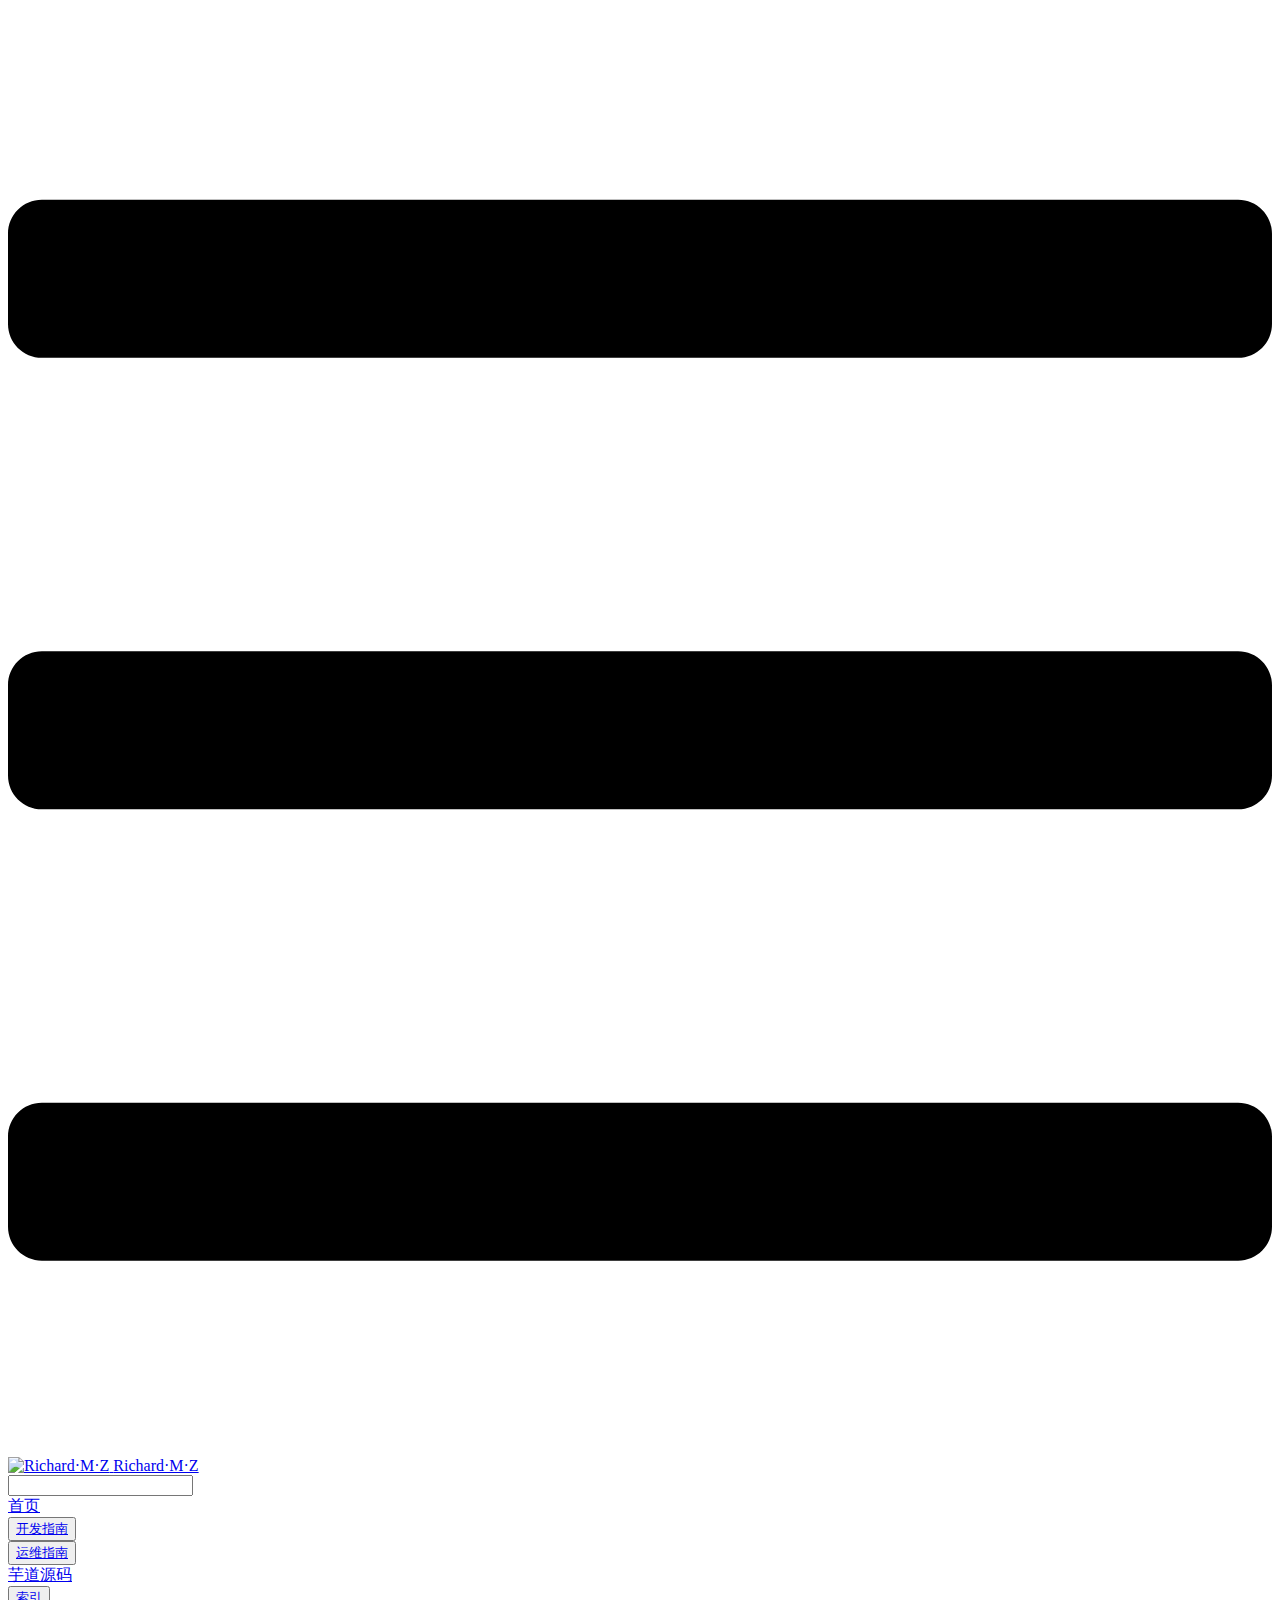
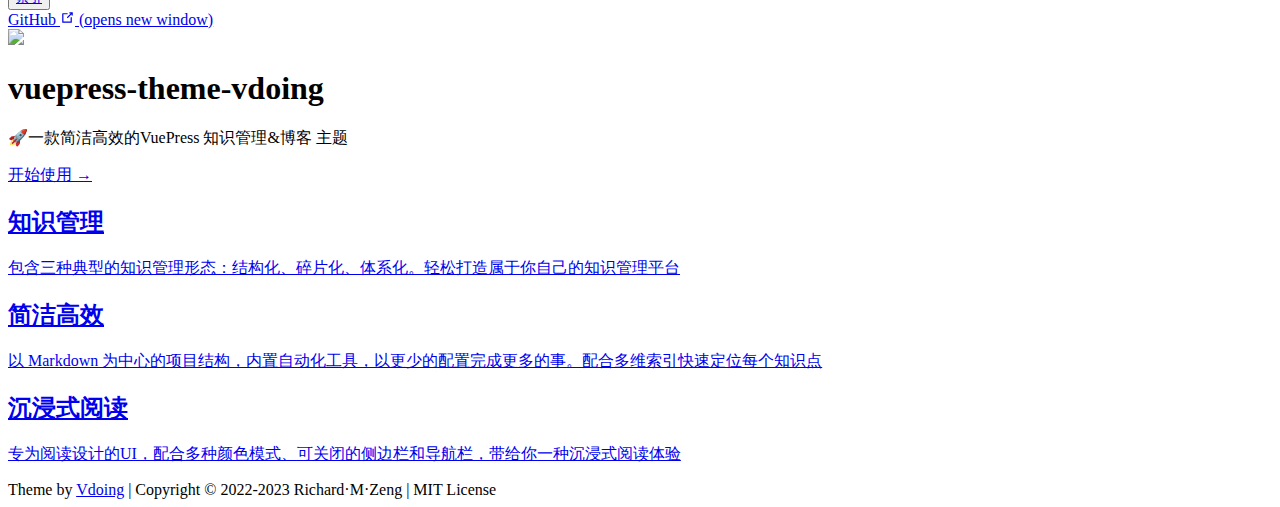
==== index.html @ de50d273 "deploy" ====
<!DOCTYPE html>
<html lang="en-US">
  <head>
    <meta charset="utf-8">
    <meta name="viewport" content="width=device-width,initial-scale=1">
    <title>Richard·M·Z</title>
    <meta name="generator" content="VuePress 1.9.2">
    <link rel="icon" href="/vuepress-doc/img/favicon.ico">
    <meta name="description" content="一个基于VuePress的 知识管理&amp;博客 主题">
    <meta name="keywords" content="vuepress,theme,blog,vdoing">
    <meta name="theme-color" content="#11a8cd">
    
    <link rel="preload" href="/vuepress-doc/assets/css/0.styles.91097122.css" as="style"><link rel="preload" href="/vuepress-doc/assets/js/app.2c84f983.js" as="script"><link rel="preload" href="/vuepress-doc/assets/js/2.47a08153.js" as="script"><link rel="preload" href="/vuepress-doc/assets/js/16.743aea72.js" as="script"><link rel="prefetch" href="/vuepress-doc/assets/js/10.6aa21417.js"><link rel="prefetch" href="/vuepress-doc/assets/js/11.67ecfa58.js"><link rel="prefetch" href="/vuepress-doc/assets/js/12.5b269541.js"><link rel="prefetch" href="/vuepress-doc/assets/js/13.6818bc12.js"><link rel="prefetch" href="/vuepress-doc/assets/js/14.de9ba6a6.js"><link rel="prefetch" href="/vuepress-doc/assets/js/15.44f2f335.js"><link rel="prefetch" href="/vuepress-doc/assets/js/3.15e2bb22.js"><link rel="prefetch" href="/vuepress-doc/assets/js/4.2e56199c.js"><link rel="prefetch" href="/vuepress-doc/assets/js/5.bb8c6a59.js"><link rel="prefetch" href="/vuepress-doc/assets/js/6.8d98c27b.js"><link rel="prefetch" href="/vuepress-doc/assets/js/7.b0fbd205.js"><link rel="prefetch" href="/vuepress-doc/assets/js/8.a291ec72.js"><link rel="prefetch" href="/vuepress-doc/assets/js/9.f016c6a2.js">
    <link rel="stylesheet" href="/vuepress-doc/assets/css/0.styles.91097122.css">
  </head>
  <body class="theme-mode-light">
    <div id="app" data-server-rendered="true"><div class="theme-container sidebar-open no-sidebar"><header class="navbar blur"><div title="目录" class="sidebar-button"><svg xmlns="http://www.w3.org/2000/svg" aria-hidden="true" role="img" viewBox="0 0 448 512" class="icon"><path fill="currentColor" d="M436 124H12c-6.627 0-12-5.373-12-12V80c0-6.627 5.373-12 12-12h424c6.627 0 12 5.373 12 12v32c0 6.627-5.373 12-12 12zm0 160H12c-6.627 0-12-5.373-12-12v-32c0-6.627 5.373-12 12-12h424c6.627 0 12 5.373 12 12v32c0 6.627-5.373 12-12 12zm0 160H12c-6.627 0-12-5.373-12-12v-32c0-6.627 5.373-12 12-12h424c6.627 0 12 5.373 12 12v32c0 6.627-5.373 12-12 12z"></path></svg></div> <a href="/vuepress-doc/" aria-current="page" class="home-link router-link-exact-active router-link-active"><img src="/vuepress-doc/img/logo.png" alt="Richard·M·Z" class="logo"> <span class="site-name can-hide">Richard·M·Z</span></a> <div class="links"><div class="search-box"><input aria-label="Search" autocomplete="off" spellcheck="false" value=""> <!----></div> <nav class="nav-links can-hide"><div class="nav-item"><a href="/vuepress-doc/" aria-current="page" class="nav-link router-link-exact-active router-link-active">首页</a></div><div class="nav-item"><div class="dropdown-wrapper"><button type="button" aria-label="开发指南" class="dropdown-title"><a href="/vuepress-doc/pages/52d5c3/" class="link-title">开发指南</a> <span class="title" style="display:none;">开发指南</span> <span class="arrow right"></span></button> <ul class="nav-dropdown" style="display:none;"><li class="dropdown-item"><!----> <a href="/vuepress-doc/pages/52d5c3/" class="nav-link">后端手册</a></li><li class="dropdown-item"><!----> <a href="/vuepress-doc/pages/db/explain-plan/" class="nav-link">数据库手册</a></li></ul></div></div><div class="nav-item"><div class="dropdown-wrapper"><button type="button" aria-label="运维指南" class="dropdown-title"><a href="/vuepress-doc/pages/ops/linux/bash/" class="link-title">运维指南</a> <span class="title" style="display:none;">运维指南</span> <span class="arrow right"></span></button> <ul class="nav-dropdown" style="display:none;"><li class="dropdown-item"><!----> <a href="/vuepress-doc/pages/ops/linux/bash/" class="nav-link">Linux手册</a></li></ul></div></div><div class="nav-item"><a href="/vuepress-doc/pages/yudao/" class="nav-link">芋道源码</a></div><div class="nav-item"><div class="dropdown-wrapper"><button type="button" aria-label="索引" class="dropdown-title"><a href="/vuepress-doc/archives/" class="link-title">索引</a> <span class="title" style="display:none;">索引</span> <span class="arrow right"></span></button> <ul class="nav-dropdown" style="display:none;"><li class="dropdown-item"><!----> <a href="/vuepress-doc/archives/" class="nav-link">归档</a></li><li class="dropdown-item"><!----> <a href="/vuepress-doc/categories/" class="nav-link">分类</a></li><li class="dropdown-item"><!----> <a href="/vuepress-doc/tags/" class="nav-link">标签</a></li></ul></div></div> <a href="https://github.com/RichardMZeng/vuepress-doc" target="_blank" rel="noopener noreferrer" class="repo-link">
    GitHub
    <span><svg xmlns="http://www.w3.org/2000/svg" aria-hidden="true" focusable="false" x="0px" y="0px" viewBox="0 0 100 100" width="15" height="15" class="icon outbound"><path fill="currentColor" d="M18.8,85.1h56l0,0c2.2,0,4-1.8,4-4v-32h-8v28h-48v-48h28v-8h-32l0,0c-2.2,0-4,1.8-4,4v56C14.8,83.3,16.6,85.1,18.8,85.1z"></path> <polygon fill="currentColor" points="45.7,48.7 51.3,54.3 77.2,28.5 77.2,37.2 85.2,37.2 85.2,14.9 62.8,14.9 62.8,22.9 71.5,22.9"></polygon></svg> <span class="sr-only">(opens new window)</span></span></a></nav></div></header> <div class="sidebar-mask"></div> <div class="sidebar-hover-trigger"></div> <aside class="sidebar" style="display:none;"><!----> <nav class="nav-links"><div class="nav-item"><a href="/vuepress-doc/" aria-current="page" class="nav-link router-link-exact-active router-link-active">首页</a></div><div class="nav-item"><div class="dropdown-wrapper"><button type="button" aria-label="开发指南" class="dropdown-title"><a href="/vuepress-doc/pages/52d5c3/" class="link-title">开发指南</a> <span class="title" style="display:none;">开发指南</span> <span class="arrow right"></span></button> <ul class="nav-dropdown" style="display:none;"><li class="dropdown-item"><!----> <a href="/vuepress-doc/pages/52d5c3/" class="nav-link">后端手册</a></li><li class="dropdown-item"><!----> <a href="/vuepress-doc/pages/db/explain-plan/" class="nav-link">数据库手册</a></li></ul></div></div><div class="nav-item"><div class="dropdown-wrapper"><button type="button" aria-label="运维指南" class="dropdown-title"><a href="/vuepress-doc/pages/ops/linux/bash/" class="link-title">运维指南</a> <span class="title" style="display:none;">运维指南</span> <span class="arrow right"></span></button> <ul class="nav-dropdown" style="display:none;"><li class="dropdown-item"><!----> <a href="/vuepress-doc/pages/ops/linux/bash/" class="nav-link">Linux手册</a></li></ul></div></div><div class="nav-item"><a href="/vuepress-doc/pages/yudao/" class="nav-link">芋道源码</a></div><div class="nav-item"><div class="dropdown-wrapper"><button type="button" aria-label="索引" class="dropdown-title"><a href="/vuepress-doc/archives/" class="link-title">索引</a> <span class="title" style="display:none;">索引</span> <span class="arrow right"></span></button> <ul class="nav-dropdown" style="display:none;"><li class="dropdown-item"><!----> <a href="/vuepress-doc/archives/" class="nav-link">归档</a></li><li class="dropdown-item"><!----> <a href="/vuepress-doc/categories/" class="nav-link">分类</a></li><li class="dropdown-item"><!----> <a href="/vuepress-doc/tags/" class="nav-link">标签</a></li></ul></div></div> <a href="https://github.com/RichardMZeng/vuepress-doc" target="_blank" rel="noopener noreferrer" class="repo-link">
    GitHub
    <span><svg xmlns="http://www.w3.org/2000/svg" aria-hidden="true" focusable="false" x="0px" y="0px" viewBox="0 0 100 100" width="15" height="15" class="icon outbound"><path fill="currentColor" d="M18.8,85.1h56l0,0c2.2,0,4-1.8,4-4v-32h-8v28h-48v-48h28v-8h-32l0,0c-2.2,0-4,1.8-4,4v56C14.8,83.3,16.6,85.1,18.8,85.1z"></path> <polygon fill="currentColor" points="45.7,48.7 51.3,54.3 77.2,28.5 77.2,37.2 85.2,37.2 85.2,14.9 62.8,14.9 62.8,22.9 71.5,22.9"></polygon></svg> <span class="sr-only">(opens new window)</span></span></a></nav>  <!----> </aside> <div class="home-wrapper" data-v-7d2bb426><div class="banner" style="background:var(--mainBg);color:var(--textColor);" data-v-7d2bb426><div class="banner-conent" data-v-7d2bb426><header class="hero" data-v-7d2bb426><img src="/vuepress-doc/img/logo.png" data-v-7d2bb426> <h1 id="main-title" data-v-7d2bb426>
          vuepress-theme-vdoing
        </h1> <p class="description" data-v-7d2bb426>
          🚀一款简洁高效的VuePress 知识管理&amp;博客 主题
        </p> <p class="action" data-v-7d2bb426><a href="/vuepress-doc/pages/db/explain-plan/" class="nav-link action-button" data-v-7d2bb426>开始使用 →</a></p></header> <div class="features" data-v-7d2bb426><div class="feature" data-v-7d2bb426><a href="javascript:;" data-v-7d2bb426><!----> <h2 data-v-7d2bb426>知识管理</h2> <p data-v-7d2bb426>包含三种典型的知识管理形态：结构化、碎片化、体系化。轻松打造属于你自己的知识管理平台</p></a></div><div class="feature" data-v-7d2bb426><a href="javascript:;" data-v-7d2bb426><!----> <h2 data-v-7d2bb426>简洁高效</h2> <p data-v-7d2bb426>以 Markdown 为中心的项目结构，内置自动化工具，以更少的配置完成更多的事。配合多维索引快速定位每个知识点</p></a></div><div class="feature" data-v-7d2bb426><a href="javascript:;" data-v-7d2bb426><!----> <h2 data-v-7d2bb426>沉浸式阅读</h2> <p data-v-7d2bb426>专为阅读设计的UI，配合多种颜色模式、可关闭的侧边栏和导航栏，带给你一种沉浸式阅读体验</p></a></div></div></div> <div class="slide-banner" style="display:none;" data-v-7d2bb426><div class="banner-wrapper" data-v-7d2bb426><div class="slide-banner-scroll" data-v-7d2bb426><div class="slide-banner-wrapper" data-v-7d2bb426><div class="slide-item" data-v-7d2bb426><a href="javascript:;" data-v-7d2bb426><!----> <h2 data-v-7d2bb426>知识管理</h2> <p data-v-7d2bb426>包含三种典型的知识管理形态：结构化、碎片化、体系化。轻松打造属于你自己的知识管理平台</p></a></div><div class="slide-item" data-v-7d2bb426><a href="javascript:;" data-v-7d2bb426><!----> <h2 data-v-7d2bb426>简洁高效</h2> <p data-v-7d2bb426>以 Markdown 为中心的项目结构，内置自动化工具，以更少的配置完成更多的事。配合多维索引快速定位每个知识点</p></a></div><div class="slide-item" data-v-7d2bb426><a href="javascript:;" data-v-7d2bb426><!----> <h2 data-v-7d2bb426>沉浸式阅读</h2> <p data-v-7d2bb426>专为阅读设计的UI，配合多种颜色模式、可关闭的侧边栏和导航栏，带给你一种沉浸式阅读体验</p></a></div></div></div> <div class="docs-wrapper" data-v-7d2bb426><span class="doc active" data-v-7d2bb426></span><span class="doc" data-v-7d2bb426></span><span class="doc" data-v-7d2bb426></span></div></div></div></div> <div class="main-wrapper" data-v-7d2bb426><div class="main-left"><!----> <div class="theme-vdoing-content custom card-box content__default" data-v-7d2bb426></div></div> <div class="main-right"></div></div></div> <div class="footer"><div class="icons"><a href="mailto:1844329890@qq.com" title="发邮件" target="_blank" class="iconfont icon-youjian"></a><a href="https://github.com/RichardMZeng" title="GitHub" target="_blank" class="iconfont icon-github"></a><a href="https://music.163.com/#/playlist?id=755597173" title="听音乐" target="_blank" class="iconfont icon-erji"></a></div> 
  Theme by
  <a href="https://github.com/xugaoyi/vuepress-theme-vdoing" target="_blank" title="本站主题">Vdoing</a> 
    | Copyright © 2022-2023
    <span>Richard·M·Zeng | MIT License</span></div> <div class="buttons"><div title="返回顶部" class="button blur go-to-top iconfont icon-fanhuidingbu" style="display:none;"></div> <div title="去评论" class="button blur go-to-comment iconfont icon-pinglun" style="display:none;"></div> <div title="主题模式" class="button blur theme-mode-but iconfont icon-zhuti"><ul class="select-box" style="display:none;"><li class="iconfont icon-zidong">
          跟随系统
        </li><li class="iconfont icon-rijianmoshi">
          浅色模式
        </li><li class="iconfont icon-yejianmoshi">
          深色模式
        </li><li class="iconfont icon-yuedu">
          阅读模式
        </li></ul></div></div> <!----> <!----> <!----></div><div class="global-ui"></div></div>
    <script src="/vuepress-doc/assets/js/app.2c84f983.js" defer></script><script src="/vuepress-doc/assets/js/2.47a08153.js" defer></script><script src="/vuepress-doc/assets/js/16.743aea72.js" defer></script>
  </body>
</html>
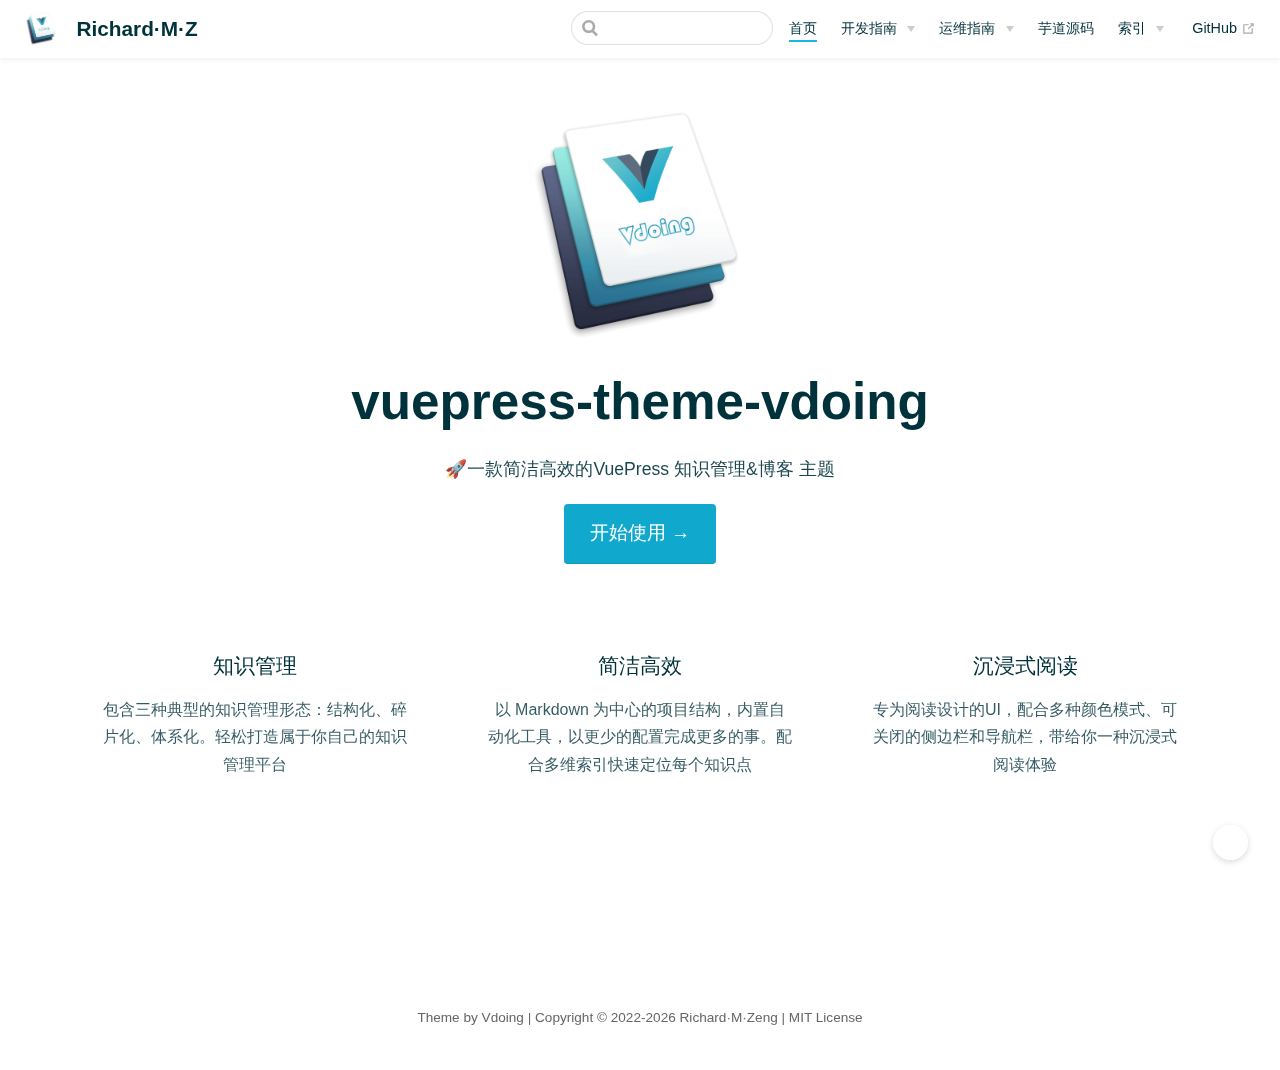
==== commit d5190590: "deploy" ====
--- a/index.html
+++ b/index.html
@@ -5,28 +5,27 @@
     <meta name="viewport" content="width=device-width,initial-scale=1">
     <title>Richard·M·Z</title>
     <meta name="generator" content="VuePress 1.9.2">
-    <link rel="icon" href="/vuepress-doc/img/favicon.ico">
+    <link rel="icon" href="/img/favicon.ico">
     <meta name="description" content="一个基于VuePress的 知识管理&amp;博客 主题">
-    <meta name="keywords" content="vuepress,theme,blog,vdoing">
     <meta name="theme-color" content="#11a8cd">
     
-    <link rel="preload" href="/vuepress-doc/assets/css/0.styles.91097122.css" as="style"><link rel="preload" href="/vuepress-doc/assets/js/app.2c84f983.js" as="script"><link rel="preload" href="/vuepress-doc/assets/js/2.47a08153.js" as="script"><link rel="preload" href="/vuepress-doc/assets/js/16.743aea72.js" as="script"><link rel="prefetch" href="/vuepress-doc/assets/js/10.6aa21417.js"><link rel="prefetch" href="/vuepress-doc/assets/js/11.67ecfa58.js"><link rel="prefetch" href="/vuepress-doc/assets/js/12.5b269541.js"><link rel="prefetch" href="/vuepress-doc/assets/js/13.6818bc12.js"><link rel="prefetch" href="/vuepress-doc/assets/js/14.de9ba6a6.js"><link rel="prefetch" href="/vuepress-doc/assets/js/15.44f2f335.js"><link rel="prefetch" href="/vuepress-doc/assets/js/3.15e2bb22.js"><link rel="prefetch" href="/vuepress-doc/assets/js/4.2e56199c.js"><link rel="prefetch" href="/vuepress-doc/assets/js/5.bb8c6a59.js"><link rel="prefetch" href="/vuepress-doc/assets/js/6.8d98c27b.js"><link rel="prefetch" href="/vuepress-doc/assets/js/7.b0fbd205.js"><link rel="prefetch" href="/vuepress-doc/assets/js/8.a291ec72.js"><link rel="prefetch" href="/vuepress-doc/assets/js/9.f016c6a2.js">
-    <link rel="stylesheet" href="/vuepress-doc/assets/css/0.styles.91097122.css">
+    <link rel="preload" href="/assets/css/0.styles.42399fef.css" as="style"><link rel="preload" href="/assets/js/app.4544a678.js" as="script"><link rel="preload" href="/assets/js/2.8e0184e4.js" as="script"><link rel="preload" href="/assets/js/3.3db6d5bb.js" as="script"><link rel="preload" href="/assets/js/17.cf6b4d26.js" as="script"><link rel="prefetch" href="/assets/js/10.b60aaef7.js"><link rel="prefetch" href="/assets/js/11.33f6376c.js"><link rel="prefetch" href="/assets/js/12.9b4aab59.js"><link rel="prefetch" href="/assets/js/13.c9ae24b3.js"><link rel="prefetch" href="/assets/js/14.b264381a.js"><link rel="prefetch" href="/assets/js/15.859d424b.js"><link rel="prefetch" href="/assets/js/16.27dea8d1.js"><link rel="prefetch" href="/assets/js/4.e84db009.js"><link rel="prefetch" href="/assets/js/5.bc6cfbc0.js"><link rel="prefetch" href="/assets/js/6.545b577d.js"><link rel="prefetch" href="/assets/js/7.99f53874.js"><link rel="prefetch" href="/assets/js/8.9a6da1d4.js"><link rel="prefetch" href="/assets/js/9.de3fa382.js">
+    <link rel="stylesheet" href="/assets/css/0.styles.42399fef.css">
   </head>
   <body class="theme-mode-light">
-    <div id="app" data-server-rendered="true"><div class="theme-container sidebar-open no-sidebar"><header class="navbar blur"><div title="目录" class="sidebar-button"><svg xmlns="http://www.w3.org/2000/svg" aria-hidden="true" role="img" viewBox="0 0 448 512" class="icon"><path fill="currentColor" d="M436 124H12c-6.627 0-12-5.373-12-12V80c0-6.627 5.373-12 12-12h424c6.627 0 12 5.373 12 12v32c0 6.627-5.373 12-12 12zm0 160H12c-6.627 0-12-5.373-12-12v-32c0-6.627 5.373-12 12-12h424c6.627 0 12 5.373 12 12v32c0 6.627-5.373 12-12 12zm0 160H12c-6.627 0-12-5.373-12-12v-32c0-6.627 5.373-12 12-12h424c6.627 0 12 5.373 12 12v32c0 6.627-5.373 12-12 12z"></path></svg></div> <a href="/vuepress-doc/" aria-current="page" class="home-link router-link-exact-active router-link-active"><img src="/vuepress-doc/img/logo.png" alt="Richard·M·Z" class="logo"> <span class="site-name can-hide">Richard·M·Z</span></a> <div class="links"><div class="search-box"><input aria-label="Search" autocomplete="off" spellcheck="false" value=""> <!----></div> <nav class="nav-links can-hide"><div class="nav-item"><a href="/vuepress-doc/" aria-current="page" class="nav-link router-link-exact-active router-link-active">首页</a></div><div class="nav-item"><div class="dropdown-wrapper"><button type="button" aria-label="开发指南" class="dropdown-title"><a href="/vuepress-doc/pages/52d5c3/" class="link-title">开发指南</a> <span class="title" style="display:none;">开发指南</span> <span class="arrow right"></span></button> <ul class="nav-dropdown" style="display:none;"><li class="dropdown-item"><!----> <a href="/vuepress-doc/pages/52d5c3/" class="nav-link">后端手册</a></li><li class="dropdown-item"><!----> <a href="/vuepress-doc/pages/db/explain-plan/" class="nav-link">数据库手册</a></li></ul></div></div><div class="nav-item"><div class="dropdown-wrapper"><button type="button" aria-label="运维指南" class="dropdown-title"><a href="/vuepress-doc/pages/ops/linux/bash/" class="link-title">运维指南</a> <span class="title" style="display:none;">运维指南</span> <span class="arrow right"></span></button> <ul class="nav-dropdown" style="display:none;"><li class="dropdown-item"><!----> <a href="/vuepress-doc/pages/ops/linux/bash/" class="nav-link">Linux手册</a></li></ul></div></div><div class="nav-item"><a href="/vuepress-doc/pages/yudao/" class="nav-link">芋道源码</a></div><div class="nav-item"><div class="dropdown-wrapper"><button type="button" aria-label="索引" class="dropdown-title"><a href="/vuepress-doc/archives/" class="link-title">索引</a> <span class="title" style="display:none;">索引</span> <span class="arrow right"></span></button> <ul class="nav-dropdown" style="display:none;"><li class="dropdown-item"><!----> <a href="/vuepress-doc/archives/" class="nav-link">归档</a></li><li class="dropdown-item"><!----> <a href="/vuepress-doc/categories/" class="nav-link">分类</a></li><li class="dropdown-item"><!----> <a href="/vuepress-doc/tags/" class="nav-link">标签</a></li></ul></div></div> <a href="https://github.com/RichardMZeng/vuepress-doc" target="_blank" rel="noopener noreferrer" class="repo-link">
+    <div id="app" data-server-rendered="true"><div class="theme-container sidebar-open no-sidebar"><header class="navbar blur"><div title="目录" class="sidebar-button"><svg xmlns="http://www.w3.org/2000/svg" aria-hidden="true" role="img" viewBox="0 0 448 512" class="icon"><path fill="currentColor" d="M436 124H12c-6.627 0-12-5.373-12-12V80c0-6.627 5.373-12 12-12h424c6.627 0 12 5.373 12 12v32c0 6.627-5.373 12-12 12zm0 160H12c-6.627 0-12-5.373-12-12v-32c0-6.627 5.373-12 12-12h424c6.627 0 12 5.373 12 12v32c0 6.627-5.373 12-12 12zm0 160H12c-6.627 0-12-5.373-12-12v-32c0-6.627 5.373-12 12-12h424c6.627 0 12 5.373 12 12v32c0 6.627-5.373 12-12 12z"></path></svg></div> <a href="/" aria-current="page" class="home-link router-link-exact-active router-link-active"><img src="/img/logo.png" alt="Richard·M·Z" class="logo"> <span class="site-name can-hide">Richard·M·Z</span></a> <div class="links"><div class="search-box"><input aria-label="Search" autocomplete="off" spellcheck="false" value=""> <!----></div> <nav class="nav-links can-hide"><div class="nav-item"><a href="/" aria-current="page" class="nav-link router-link-exact-active router-link-active">首页</a></div><div class="nav-item"><div class="dropdown-wrapper"><button type="button" aria-label="开发指南" class="dropdown-title"><a href="/pages/52d5c3/" class="link-title">开发指南</a> <span class="title" style="display:none;">开发指南</span> <span class="arrow right"></span></button> <ul class="nav-dropdown" style="display:none;"><li class="dropdown-item"><!----> <a href="/pages/52d5c3/" class="nav-link">后端手册</a></li><li class="dropdown-item"><!----> <a href="/pages/db/explain-plan/" class="nav-link">数据库手册</a></li></ul></div></div><div class="nav-item"><div class="dropdown-wrapper"><button type="button" aria-label="运维指南" class="dropdown-title"><a href="/pages/ops/linux/bash/" class="link-title">运维指南</a> <span class="title" style="display:none;">运维指南</span> <span class="arrow right"></span></button> <ul class="nav-dropdown" style="display:none;"><li class="dropdown-item"><!----> <a href="/pages/ops/linux/bash/" class="nav-link">Linux手册</a></li></ul></div></div><div class="nav-item"><a href="/pages/yudao/" class="nav-link">芋道源码</a></div><div class="nav-item"><div class="dropdown-wrapper"><button type="button" aria-label="索引" class="dropdown-title"><a href="/archives/" class="link-title">索引</a> <span class="title" style="display:none;">索引</span> <span class="arrow right"></span></button> <ul class="nav-dropdown" style="display:none;"><li class="dropdown-item"><!----> <a href="/archives/" class="nav-link">归档</a></li><li class="dropdown-item"><!----> <a href="/categories/" class="nav-link">分类</a></li><li class="dropdown-item"><!----> <a href="/tags/" class="nav-link">标签</a></li></ul></div></div> <a href="https://github.com/RichardMZeng/vuepress-web" target="_blank" rel="noopener noreferrer" class="repo-link">
     GitHub
-    <span><svg xmlns="http://www.w3.org/2000/svg" aria-hidden="true" focusable="false" x="0px" y="0px" viewBox="0 0 100 100" width="15" height="15" class="icon outbound"><path fill="currentColor" d="M18.8,85.1h56l0,0c2.2,0,4-1.8,4-4v-32h-8v28h-48v-48h28v-8h-32l0,0c-2.2,0-4,1.8-4,4v56C14.8,83.3,16.6,85.1,18.8,85.1z"></path> <polygon fill="currentColor" points="45.7,48.7 51.3,54.3 77.2,28.5 77.2,37.2 85.2,37.2 85.2,14.9 62.8,14.9 62.8,22.9 71.5,22.9"></polygon></svg> <span class="sr-only">(opens new window)</span></span></a></nav></div></header> <div class="sidebar-mask"></div> <div class="sidebar-hover-trigger"></div> <aside class="sidebar" style="display:none;"><!----> <nav class="nav-links"><div class="nav-item"><a href="/vuepress-doc/" aria-current="page" class="nav-link router-link-exact-active router-link-active">首页</a></div><div class="nav-item"><div class="dropdown-wrapper"><button type="button" aria-label="开发指南" class="dropdown-title"><a href="/vuepress-doc/pages/52d5c3/" class="link-title">开发指南</a> <span class="title" style="display:none;">开发指南</span> <span class="arrow right"></span></button> <ul class="nav-dropdown" style="display:none;"><li class="dropdown-item"><!----> <a href="/vuepress-doc/pages/52d5c3/" class="nav-link">后端手册</a></li><li class="dropdown-item"><!----> <a href="/vuepress-doc/pages/db/explain-plan/" class="nav-link">数据库手册</a></li></ul></div></div><div class="nav-item"><div class="dropdown-wrapper"><button type="button" aria-label="运维指南" class="dropdown-title"><a href="/vuepress-doc/pages/ops/linux/bash/" class="link-title">运维指南</a> <span class="title" style="display:none;">运维指南</span> <span class="arrow right"></span></button> <ul class="nav-dropdown" style="display:none;"><li class="dropdown-item"><!----> <a href="/vuepress-doc/pages/ops/linux/bash/" class="nav-link">Linux手册</a></li></ul></div></div><div class="nav-item"><a href="/vuepress-doc/pages/yudao/" class="nav-link">芋道源码</a></div><div class="nav-item"><div class="dropdown-wrapper"><button type="button" aria-label="索引" class="dropdown-title"><a href="/vuepress-doc/archives/" class="link-title">索引</a> <span class="title" style="display:none;">索引</span> <span class="arrow right"></span></button> <ul class="nav-dropdown" style="display:none;"><li class="dropdown-item"><!----> <a href="/vuepress-doc/archives/" class="nav-link">归档</a></li><li class="dropdown-item"><!----> <a href="/vuepress-doc/categories/" class="nav-link">分类</a></li><li class="dropdown-item"><!----> <a href="/vuepress-doc/tags/" class="nav-link">标签</a></li></ul></div></div> <a href="https://github.com/RichardMZeng/vuepress-doc" target="_blank" rel="noopener noreferrer" class="repo-link">
+    <span><svg xmlns="http://www.w3.org/2000/svg" aria-hidden="true" focusable="false" x="0px" y="0px" viewBox="0 0 100 100" width="15" height="15" class="icon outbound"><path fill="currentColor" d="M18.8,85.1h56l0,0c2.2,0,4-1.8,4-4v-32h-8v28h-48v-48h28v-8h-32l0,0c-2.2,0-4,1.8-4,4v56C14.8,83.3,16.6,85.1,18.8,85.1z"></path> <polygon fill="currentColor" points="45.7,48.7 51.3,54.3 77.2,28.5 77.2,37.2 85.2,37.2 85.2,14.9 62.8,14.9 62.8,22.9 71.5,22.9"></polygon></svg> <span class="sr-only">(opens new window)</span></span></a></nav></div></header> <div class="sidebar-mask"></div> <div class="sidebar-hover-trigger"></div> <aside class="sidebar" style="display:none;"><!----> <nav class="nav-links"><div class="nav-item"><a href="/" aria-current="page" class="nav-link router-link-exact-active router-link-active">首页</a></div><div class="nav-item"><div class="dropdown-wrapper"><button type="button" aria-label="开发指南" class="dropdown-title"><a href="/pages/52d5c3/" class="link-title">开发指南</a> <span class="title" style="display:none;">开发指南</span> <span class="arrow right"></span></button> <ul class="nav-dropdown" style="display:none;"><li class="dropdown-item"><!----> <a href="/pages/52d5c3/" class="nav-link">后端手册</a></li><li class="dropdown-item"><!----> <a href="/pages/db/explain-plan/" class="nav-link">数据库手册</a></li></ul></div></div><div class="nav-item"><div class="dropdown-wrapper"><button type="button" aria-label="运维指南" class="dropdown-title"><a href="/pages/ops/linux/bash/" class="link-title">运维指南</a> <span class="title" style="display:none;">运维指南</span> <span class="arrow right"></span></button> <ul class="nav-dropdown" style="display:none;"><li class="dropdown-item"><!----> <a href="/pages/ops/linux/bash/" class="nav-link">Linux手册</a></li></ul></div></div><div class="nav-item"><a href="/pages/yudao/" class="nav-link">芋道源码</a></div><div class="nav-item"><div class="dropdown-wrapper"><button type="button" aria-label="索引" class="dropdown-title"><a href="/archives/" class="link-title">索引</a> <span class="title" style="display:none;">索引</span> <span class="arrow right"></span></button> <ul class="nav-dropdown" style="display:none;"><li class="dropdown-item"><!----> <a href="/archives/" class="nav-link">归档</a></li><li class="dropdown-item"><!----> <a href="/categories/" class="nav-link">分类</a></li><li class="dropdown-item"><!----> <a href="/tags/" class="nav-link">标签</a></li></ul></div></div> <a href="https://github.com/RichardMZeng/vuepress-web" target="_blank" rel="noopener noreferrer" class="repo-link">
     GitHub
-    <span><svg xmlns="http://www.w3.org/2000/svg" aria-hidden="true" focusable="false" x="0px" y="0px" viewBox="0 0 100 100" width="15" height="15" class="icon outbound"><path fill="currentColor" d="M18.8,85.1h56l0,0c2.2,0,4-1.8,4-4v-32h-8v28h-48v-48h28v-8h-32l0,0c-2.2,0-4,1.8-4,4v56C14.8,83.3,16.6,85.1,18.8,85.1z"></path> <polygon fill="currentColor" points="45.7,48.7 51.3,54.3 77.2,28.5 77.2,37.2 85.2,37.2 85.2,14.9 62.8,14.9 62.8,22.9 71.5,22.9"></polygon></svg> <span class="sr-only">(opens new window)</span></span></a></nav>  <!----> </aside> <div class="home-wrapper" data-v-7d2bb426><div class="banner" style="background:var(--mainBg);color:var(--textColor);" data-v-7d2bb426><div class="banner-conent" data-v-7d2bb426><header class="hero" data-v-7d2bb426><img src="/vuepress-doc/img/logo.png" data-v-7d2bb426> <h1 id="main-title" data-v-7d2bb426>
+    <span><svg xmlns="http://www.w3.org/2000/svg" aria-hidden="true" focusable="false" x="0px" y="0px" viewBox="0 0 100 100" width="15" height="15" class="icon outbound"><path fill="currentColor" d="M18.8,85.1h56l0,0c2.2,0,4-1.8,4-4v-32h-8v28h-48v-48h28v-8h-32l0,0c-2.2,0-4,1.8-4,4v56C14.8,83.3,16.6,85.1,18.8,85.1z"></path> <polygon fill="currentColor" points="45.7,48.7 51.3,54.3 77.2,28.5 77.2,37.2 85.2,37.2 85.2,14.9 62.8,14.9 62.8,22.9 71.5,22.9"></polygon></svg> <span class="sr-only">(opens new window)</span></span></a></nav>  <!----> </aside> <div class="home-wrapper" data-v-d146d2d2><div class="banner" style="background:var(--mainBg);color:var(--textColor);" data-v-d146d2d2><div class="banner-conent" data-v-d146d2d2><header class="hero" data-v-d146d2d2><img src="/img/logo.png" data-v-d146d2d2> <h1 id="main-title" data-v-d146d2d2>
           vuepress-theme-vdoing
-        </h1> <p class="description" data-v-7d2bb426>
+        </h1> <p class="description" data-v-d146d2d2>
           🚀一款简洁高效的VuePress 知识管理&amp;博客 主题
-        </p> <p class="action" data-v-7d2bb426><a href="/vuepress-doc/pages/db/explain-plan/" class="nav-link action-button" data-v-7d2bb426>开始使用 →</a></p></header> <div class="features" data-v-7d2bb426><div class="feature" data-v-7d2bb426><a href="javascript:;" data-v-7d2bb426><!----> <h2 data-v-7d2bb426>知识管理</h2> <p data-v-7d2bb426>包含三种典型的知识管理形态：结构化、碎片化、体系化。轻松打造属于你自己的知识管理平台</p></a></div><div class="feature" data-v-7d2bb426><a href="javascript:;" data-v-7d2bb426><!----> <h2 data-v-7d2bb426>简洁高效</h2> <p data-v-7d2bb426>以 Markdown 为中心的项目结构，内置自动化工具，以更少的配置完成更多的事。配合多维索引快速定位每个知识点</p></a></div><div class="feature" data-v-7d2bb426><a href="javascript:;" data-v-7d2bb426><!----> <h2 data-v-7d2bb426>沉浸式阅读</h2> <p data-v-7d2bb426>专为阅读设计的UI，配合多种颜色模式、可关闭的侧边栏和导航栏，带给你一种沉浸式阅读体验</p></a></div></div></div> <div class="slide-banner" style="display:none;" data-v-7d2bb426><div class="banner-wrapper" data-v-7d2bb426><div class="slide-banner-scroll" data-v-7d2bb426><div class="slide-banner-wrapper" data-v-7d2bb426><div class="slide-item" data-v-7d2bb426><a href="javascript:;" data-v-7d2bb426><!----> <h2 data-v-7d2bb426>知识管理</h2> <p data-v-7d2bb426>包含三种典型的知识管理形态：结构化、碎片化、体系化。轻松打造属于你自己的知识管理平台</p></a></div><div class="slide-item" data-v-7d2bb426><a href="javascript:;" data-v-7d2bb426><!----> <h2 data-v-7d2bb426>简洁高效</h2> <p data-v-7d2bb426>以 Markdown 为中心的项目结构，内置自动化工具，以更少的配置完成更多的事。配合多维索引快速定位每个知识点</p></a></div><div class="slide-item" data-v-7d2bb426><a href="javascript:;" data-v-7d2bb426><!----> <h2 data-v-7d2bb426>沉浸式阅读</h2> <p data-v-7d2bb426>专为阅读设计的UI，配合多种颜色模式、可关闭的侧边栏和导航栏，带给你一种沉浸式阅读体验</p></a></div></div></div> <div class="docs-wrapper" data-v-7d2bb426><span class="doc active" data-v-7d2bb426></span><span class="doc" data-v-7d2bb426></span><span class="doc" data-v-7d2bb426></span></div></div></div></div> <div class="main-wrapper" data-v-7d2bb426><div class="main-left"><!----> <div class="theme-vdoing-content custom card-box content__default" data-v-7d2bb426></div></div> <div class="main-right"></div></div></div> <div class="footer"><div class="icons"><a href="mailto:1844329890@qq.com" title="发邮件" target="_blank" class="iconfont icon-youjian"></a><a href="https://github.com/RichardMZeng" title="GitHub" target="_blank" class="iconfont icon-github"></a><a href="https://music.163.com/#/playlist?id=755597173" title="听音乐" target="_blank" class="iconfont icon-erji"></a></div> 
-  Theme by
-  <a href="https://github.com/xugaoyi/vuepress-theme-vdoing" target="_blank" title="本站主题">Vdoing</a> 
-    | Copyright © 2022-2023
-    <span>Richard·M·Zeng | MIT License</span></div> <div class="buttons"><div title="返回顶部" class="button blur go-to-top iconfont icon-fanhuidingbu" style="display:none;"></div> <div title="去评论" class="button blur go-to-comment iconfont icon-pinglun" style="display:none;"></div> <div title="主题模式" class="button blur theme-mode-but iconfont icon-zhuti"><ul class="select-box" style="display:none;"><li class="iconfont icon-zidong">
+        </p> <p class="action" data-v-d146d2d2><a href="/pages/db/explain-plan/" class="nav-link action-button" data-v-d146d2d2>开始使用 →</a></p></header> <div class="features" data-v-d146d2d2><div class="feature" data-v-d146d2d2><a href="javascript:;" data-v-d146d2d2><!----> <h2 data-v-d146d2d2>知识管理</h2> <p data-v-d146d2d2>包含三种典型的知识管理形态：结构化、碎片化、体系化。轻松打造属于你自己的知识管理平台</p></a></div><div class="feature" data-v-d146d2d2><a href="javascript:;" data-v-d146d2d2><!----> <h2 data-v-d146d2d2>简洁高效</h2> <p data-v-d146d2d2>以 Markdown 为中心的项目结构，内置自动化工具，以更少的配置完成更多的事。配合多维索引快速定位每个知识点</p></a></div><div class="feature" data-v-d146d2d2><a href="javascript:;" data-v-d146d2d2><!----> <h2 data-v-d146d2d2>沉浸式阅读</h2> <p data-v-d146d2d2>专为阅读设计的UI，配合多种颜色模式、可关闭的侧边栏和导航栏，带给你一种沉浸式阅读体验</p></a></div></div></div> <div class="slide-banner" style="display:none;" data-v-d146d2d2><div class="banner-wrapper" data-v-d146d2d2><div class="slide-banner-scroll" data-v-d146d2d2><div class="slide-banner-wrapper" data-v-d146d2d2><div class="slide-item" data-v-d146d2d2><a href="javascript:;" data-v-d146d2d2><!----> <h2 data-v-d146d2d2>知识管理</h2> <p data-v-d146d2d2>包含三种典型的知识管理形态：结构化、碎片化、体系化。轻松打造属于你自己的知识管理平台</p></a></div><div class="slide-item" data-v-d146d2d2><a href="javascript:;" data-v-d146d2d2><!----> <h2 data-v-d146d2d2>简洁高效</h2> <p data-v-d146d2d2>以 Markdown 为中心的项目结构，内置自动化工具，以更少的配置完成更多的事。配合多维索引快速定位每个知识点</p></a></div><div class="slide-item" data-v-d146d2d2><a href="javascript:;" data-v-d146d2d2><!----> <h2 data-v-d146d2d2>沉浸式阅读</h2> <p data-v-d146d2d2>专为阅读设计的UI，配合多种颜色模式、可关闭的侧边栏和导航栏，带给你一种沉浸式阅读体验</p></a></div></div></div> <div class="docs-wrapper" data-v-d146d2d2><span class="doc active" data-v-d146d2d2></span><span class="doc" data-v-d146d2d2></span><span class="doc" data-v-d146d2d2></span></div></div></div></div> <div class="main-wrapper" data-v-d146d2d2><div class="main-left"><!----> <div class="theme-vdoing-content custom card-box content__default" data-v-d146d2d2></div></div> <div class="main-right"></div></div></div> <div class="footer"><div class="icons"><a href="mailto:1844329890@qq.com" title="发邮件" target="_blank" class="iconfont icon-youjian"></a><a href="https://github.com/RichardMZeng" title="GitHub" target="_blank" class="iconfont icon-github"></a><a href="https://music.163.com/#/playlist?id=2139228800" title="听音乐" target="_blank" class="iconfont icon-erji"></a></div> 
+    Theme by Vdoing
+    
+      | Copyright © 2022-2023
+      <span>Richard·M·Zeng | MIT License</span></div> <div class="buttons"><div title="返回顶部" class="button blur go-to-top iconfont icon-fanhuidingbu" style="display:none;"></div> <div title="去评论" class="button blur go-to-comment iconfont icon-pinglun" style="display:none;"></div> <div title="主题模式" class="button blur theme-mode-but iconfont icon-zhuti"><ul class="select-box" style="display:none;"><li class="iconfont icon-zidong">
           跟随系统
         </li><li class="iconfont icon-rijianmoshi">
           浅色模式
@@ -35,6 +34,6 @@
         </li><li class="iconfont icon-yuedu">
           阅读模式
         </li></ul></div></div> <!----> <!----> <!----></div><div class="global-ui"></div></div>
-    <script src="/vuepress-doc/assets/js/app.2c84f983.js" defer></script><script src="/vuepress-doc/assets/js/2.47a08153.js" defer></script><script src="/vuepress-doc/assets/js/16.743aea72.js" defer></script>
+    <script src="/assets/js/app.4544a678.js" defer></script><script src="/assets/js/2.8e0184e4.js" defer></script><script src="/assets/js/3.3db6d5bb.js" defer></script><script src="/assets/js/17.cf6b4d26.js" defer></script>
   </body>
 </html>
--- a/assets/css/0.styles.42399fef.css
+++ b/assets/css/0.styles.42399fef.css
@@ -0,0 +1 @@
+@import url(//at.alicdn.com/t/font_1678482_4tbhmh589x.css);.code-copy{color:#aaa;fill:#aaa;font-size:14px;display:inline-block;cursor:pointer}div[class*=aside-code] aside .code-copy,div[class*=language-] pre .code-copy{position:absolute;z-index:1000;top:7px;right:35px;opacity:0;font-size:16px}div[class*=aside-code] aside:hover .code-copy,div[class*=language-] pre:hover .code-copy{opacity:1}.content pre,.content pre[class*=language-]{overflow-y:hidden}div[class*=language-] pre,div[class*=language-] pre[class*=language-]{position:static!important}div[class~=language-text]:before{content:"text"}div[class~=language-yml]:before{content:"yml"}div[class*=language-] pre{-webkit-user-select:text;-moz-user-select:text;user-select:text}p code{-webkit-user-select:all;-moz-user-select:all;user-select:all}@keyframes message-move-in{0%{opacity:0;transform:translateY(-100%)}to{opacity:1;transform:translateY(0)}}#message-container .message.move-in{animation:message-move-in .3s ease-in-out}@keyframes message-move-out{0%{opacity:1;transform:translateY(0)}to{opacity:0;transform:translateY(-100%)}}#message-container .message.move-out{animation:message-move-out .3s ease-in-out;animation-fill-mode:forwards}#message-container .message{background:#fff;margin:10px 0;padding:0 10px;height:40px;box-shadow:0 0 10px 0 #ccc;font-size:14px;border-radius:3px;display:flex;align-items:center;transition:height .2s ease-in-out,margin .2s ease-in-out}#message-container{position:fixed;left:0;top:100px;right:0;display:flex;flex-direction:column;align-items:center}#message-container .message .text{color:#333;padding:0 20px 0 5px}.theme-code-block[data-v-5a3e6e86]{display:none}.theme-code-block__active[data-v-5a3e6e86]{display:block}.theme-code-block>pre[data-v-5a3e6e86]{background-color:orange}@media (max-width:419px){.theme-code-group div[class*=language-][data-v-5a3e6e86]{margin:0}}.theme-mode-light[data-v-392329f0]{--bodyBg:#f4f4f4;--mainBg:#fff;--sidebarBg:hsla(0,0%,100%,0.8);--blurBg:hsla(0,0%,100%,0.9);--customBlockBg:#f1f1f1;--textColor:#00323c;--textLightenColor:#0085ad;--borderColor:rgba(0,0,0,0.12);--codeBg:#f6f6f6;--codeColor:#525252}.theme-mode-light code[class*=language-][data-v-392329f0],.theme-mode-light pre[class*=language-][data-v-392329f0]{color:#000;background:none;text-shadow:0 1px #fff;font-family:Consolas,Monaco,Andale Mono,Ubuntu Mono,monospace;font-size:1em;text-align:left;white-space:pre;word-spacing:normal;word-break:normal;word-wrap:normal;line-height:1.5;-moz-tab-size:4;-o-tab-size:4;tab-size:4;-webkit-hyphens:none;hyphens:none}.theme-mode-light code[class*=language-][data-v-392329f0]::-moz-selection,.theme-mode-light code[class*=language-][data-v-392329f0] ::-moz-selection,.theme-mode-light pre[class*=language-][data-v-392329f0]::-moz-selection,.theme-mode-light pre[class*=language-][data-v-392329f0] ::-moz-selection{text-shadow:none;background:#b3d4fc}.theme-mode-light code[class*=language-][data-v-392329f0]::selection,.theme-mode-light code[class*=language-][data-v-392329f0] ::selection,.theme-mode-light pre[class*=language-][data-v-392329f0]::selection,.theme-mode-light pre[class*=language-][data-v-392329f0] ::selection{text-shadow:none;background:#b3d4fc}@media print{.theme-mode-light code[class*=language-][data-v-392329f0],.theme-mode-light pre[class*=language-][data-v-392329f0]{text-shadow:none}}.theme-mode-light pre[class*=language-][data-v-392329f0]{padding:1em;margin:.5em 0;overflow:auto}.theme-mode-light :not(pre)>code[class*=language-][data-v-392329f0],.theme-mode-light pre[class*=language-][data-v-392329f0]{background:#f5f2f0}.theme-mode-light :not(pre)>code[class*=language-][data-v-392329f0]{padding:.1em;border-radius:.3em;white-space:normal}.theme-mode-light .token.cdata[data-v-392329f0],.theme-mode-light .token.comment[data-v-392329f0],.theme-mode-light .token.doctype[data-v-392329f0],.theme-mode-light .token.prolog[data-v-392329f0]{color:#708090}.theme-mode-light .token.punctuation[data-v-392329f0]{color:#999}.theme-mode-light .namespace[data-v-392329f0]{opacity:.7}.theme-mode-light .token.boolean[data-v-392329f0],.theme-mode-light .token.constant[data-v-392329f0],.theme-mode-light .token.deleted[data-v-392329f0],.theme-mode-light .token.number[data-v-392329f0],.theme-mode-light .token.property[data-v-392329f0],.theme-mode-light .token.symbol[data-v-392329f0],.theme-mode-light .token.tag[data-v-392329f0]{color:#905}.theme-mode-light .token.attr-name[data-v-392329f0],.theme-mode-light .token.builtin[data-v-392329f0],.theme-mode-light .token.char[data-v-392329f0],.theme-mode-light .token.inserted[data-v-392329f0],.theme-mode-light .token.selector[data-v-392329f0],.theme-mode-light .token.string[data-v-392329f0]{color:#690}.theme-mode-light .language-css .token.string[data-v-392329f0],.theme-mode-light .style .token.string[data-v-392329f0],.theme-mode-light .token.entity[data-v-392329f0],.theme-mode-light .token.operator[data-v-392329f0],.theme-mode-light .token.url[data-v-392329f0]{color:#9a6e3a;background:hsla(0,0%,100%,.5)}.theme-mode-light .token.atrule[data-v-392329f0],.theme-mode-light .token.attr-value[data-v-392329f0],.theme-mode-light .token.keyword[data-v-392329f0]{color:#07a}.theme-mode-light .token.class-name[data-v-392329f0],.theme-mode-light .token.function[data-v-392329f0]{color:#dd4a68}.theme-mode-light .token.important[data-v-392329f0],.theme-mode-light .token.regex[data-v-392329f0],.theme-mode-light .token.variable[data-v-392329f0]{color:#e90}.theme-mode-light .token.bold[data-v-392329f0],.theme-mode-light .token.important[data-v-392329f0]{font-weight:700}.theme-mode-light .token.italic[data-v-392329f0]{font-style:italic}.theme-mode-light .token.entity[data-v-392329f0]{cursor:help}.theme-mode-light div[class*=language-] .highlight-lines .highlighted[data-v-392329f0],.theme-mode-light div[class*=language-].line-numbers-mode .highlight-lines .highlighted[data-v-392329f0]:before{background-color:hsla(0,0%,78.4%,.4)}.theme-mode-dark[data-v-392329f0]{--bodyBg:#27272b;--mainBg:#1e1e22;--sidebarBg:rgba(30,30,34,0.8);--blurBg:rgba(30,30,34,0.8);--customBlockBg:#27272b;--textColor:#9b9baa;--textLightenColor:#0085ad;--borderColor:#30363d;--codeBg:#252526;--codeColor:#fff}.theme-mode-dark code[class*=language-][data-v-392329f0],.theme-mode-dark pre[class*=language-][data-v-392329f0]{color:#ccc;background:none;text-shadow:none;font-family:Consolas,Monaco,Andale Mono,Ubuntu Mono,monospace;font-size:1em;text-align:left;white-space:pre;word-spacing:normal;word-break:normal;word-wrap:normal;line-height:1.5;-moz-tab-size:4;-o-tab-size:4;tab-size:4;-webkit-hyphens:none;hyphens:none}.theme-mode-dark pre[class*=language-][data-v-392329f0]{padding:1em;margin:.5em 0;overflow:auto}.theme-mode-dark :not(pre)>code[class*=language-][data-v-392329f0],.theme-mode-dark pre[class*=language-][data-v-392329f0]{background:#2d2d2d}.theme-mode-dark :not(pre)>code[class*=language-][data-v-392329f0]{padding:.1em;border-radius:.3em;white-space:normal}.theme-mode-dark .token.block-comment[data-v-392329f0],.theme-mode-dark .token.cdata[data-v-392329f0],.theme-mode-dark .token.comment[data-v-392329f0],.theme-mode-dark .token.doctype[data-v-392329f0],.theme-mode-dark .token.prolog[data-v-392329f0]{color:#999}.theme-mode-dark .token.punctuation[data-v-392329f0]{color:#ccc}.theme-mode-dark .token.attr-name[data-v-392329f0],.theme-mode-dark .token.deleted[data-v-392329f0],.theme-mode-dark .token.namespace[data-v-392329f0],.theme-mode-dark .token.tag[data-v-392329f0]{color:#e2777a}.theme-mode-dark .token.function-name[data-v-392329f0]{color:#6196cc}.theme-mode-dark .token.boolean[data-v-392329f0],.theme-mode-dark .token.function[data-v-392329f0],.theme-mode-dark .token.number[data-v-392329f0]{color:#f08d49}.theme-mode-dark .token.class-name[data-v-392329f0],.theme-mode-dark .token.constant[data-v-392329f0],.theme-mode-dark .token.property[data-v-392329f0],.theme-mode-dark .token.symbol[data-v-392329f0]{color:#f8c555}.theme-mode-dark .token.atrule[data-v-392329f0],.theme-mode-dark .token.builtin[data-v-392329f0],.theme-mode-dark .token.important[data-v-392329f0],.theme-mode-dark .token.keyword[data-v-392329f0],.theme-mode-dark .token.selector[data-v-392329f0]{color:#cc99cd}.theme-mode-dark .token.attr-value[data-v-392329f0],.theme-mode-dark .token.char[data-v-392329f0],.theme-mode-dark .token.regex[data-v-392329f0],.theme-mode-dark .token.string[data-v-392329f0],.theme-mode-dark .token.variable[data-v-392329f0]{color:#7ec699}.theme-mode-dark .token.entity[data-v-392329f0],.theme-mode-dark .token.operator[data-v-392329f0],.theme-mode-dark .token.url[data-v-392329f0]{color:#67cdcc}.theme-mode-dark .language-css .token.string[data-v-392329f0],.theme-mode-dark .style .token.string[data-v-392329f0],.theme-mode-dark .token.entity[data-v-392329f0],.theme-mode-dark .token.operator[data-v-392329f0],.theme-mode-dark .token.url[data-v-392329f0]{background:none}.theme-mode-dark .token.bold[data-v-392329f0],.theme-mode-dark .token.important[data-v-392329f0]{font-weight:700}.theme-mode-dark .token.italic[data-v-392329f0]{font-style:italic}.theme-mode-dark .token.entity[data-v-392329f0]{cursor:help}.theme-mode-dark .token.inserted[data-v-392329f0]{color:green}.theme-mode-read[data-v-392329f0]{--bodyBg:#ececcc;--mainBg:#f5f5d5;--sidebarBg:rgba(245,245,213,0.8);--blurBg:rgba(245,245,213,0.9);--customBlockBg:#ececcc;--textColor:#704214;--textLightenColor:#963;--borderColor:rgba(0,0,0,0.15);--codeBg:#282c34;--codeColor:#fff}.theme-mode-read code[class*=language-][data-v-392329f0],.theme-mode-read pre[class*=language-][data-v-392329f0]{color:#ccc;background:none;text-shadow:none;font-family:Consolas,Monaco,Andale Mono,Ubuntu Mono,monospace;font-size:1em;text-align:left;white-space:pre;word-spacing:normal;word-break:normal;word-wrap:normal;line-height:1.5;-moz-tab-size:4;-o-tab-size:4;tab-size:4;-webkit-hyphens:none;hyphens:none}.theme-mode-read pre[class*=language-][data-v-392329f0]{padding:1em;margin:.5em 0;overflow:auto}.theme-mode-read :not(pre)>code[class*=language-][data-v-392329f0],.theme-mode-read pre[class*=language-][data-v-392329f0]{background:#2d2d2d}.theme-mode-read :not(pre)>code[class*=language-][data-v-392329f0]{padding:.1em;border-radius:.3em;white-space:normal}.theme-mode-read .token.block-comment[data-v-392329f0],.theme-mode-read .token.cdata[data-v-392329f0],.theme-mode-read .token.comment[data-v-392329f0],.theme-mode-read .token.doctype[data-v-392329f0],.theme-mode-read .token.prolog[data-v-392329f0]{color:#999}.theme-mode-read .token.punctuation[data-v-392329f0]{color:#ccc}.theme-mode-read .token.attr-name[data-v-392329f0],.theme-mode-read .token.deleted[data-v-392329f0],.theme-mode-read .token.namespace[data-v-392329f0],.theme-mode-read .token.tag[data-v-392329f0]{color:#e2777a}.theme-mode-read .token.function-name[data-v-392329f0]{color:#6196cc}.theme-mode-read .token.boolean[data-v-392329f0],.theme-mode-read .token.function[data-v-392329f0],.theme-mode-read .token.number[data-v-392329f0]{color:#f08d49}.theme-mode-read .token.class-name[data-v-392329f0],.theme-mode-read .token.constant[data-v-392329f0],.theme-mode-read .token.property[data-v-392329f0],.theme-mode-read .token.symbol[data-v-392329f0]{color:#f8c555}.theme-mode-read .token.atrule[data-v-392329f0],.theme-mode-read .token.builtin[data-v-392329f0],.theme-mode-read .token.important[data-v-392329f0],.theme-mode-read .token.keyword[data-v-392329f0],.theme-mode-read .token.selector[data-v-392329f0]{color:#cc99cd}.theme-mode-read .token.attr-value[data-v-392329f0],.theme-mode-read .token.char[data-v-392329f0],.theme-mode-read .token.regex[data-v-392329f0],.theme-mode-read .token.string[data-v-392329f0],.theme-mode-read .token.variable[data-v-392329f0]{color:#7ec699}.theme-mode-read .token.entity[data-v-392329f0],.theme-mode-read .token.operator[data-v-392329f0],.theme-mode-read .token.url[data-v-392329f0]{color:#67cdcc}.theme-mode-read .language-css .token.string[data-v-392329f0],.theme-mode-read .style .token.string[data-v-392329f0],.theme-mode-read .token.entity[data-v-392329f0],.theme-mode-read .token.operator[data-v-392329f0],.theme-mode-read .token.url[data-v-392329f0]{background:none}.theme-mode-read .token.bold[data-v-392329f0],.theme-mode-read .token.important[data-v-392329f0]{font-weight:700}.theme-mode-read .token.italic[data-v-392329f0]{font-style:italic}.theme-mode-read .token.entity[data-v-392329f0]{cursor:help}.theme-mode-read .token.inserted[data-v-392329f0]{color:green}.theme-style-line.theme-mode-light[data-v-392329f0]{--bodyBg:#fff}.theme-style-line.theme-mode-dark[data-v-392329f0]{--bodyBg:#1e1e22}.theme-style-line.theme-mode-read[data-v-392329f0]{--bodyBg:#f5f5d5}.theme-code-group[data-v-392329f0],.theme-code-group__nav[data-v-392329f0]{background-color:var(--codeBg);padding-bottom:22px;border-radius:6px;padding-left:10px;padding-top:10px}.theme-code-group__nav[data-v-392329f0]{margin-bottom:-35px}.theme-code-group__ul[data-v-392329f0]{margin:auto 0;padding-left:0;display:inline-flex;list-style:none}.theme-code-group__li[data-v-392329f0],.theme-code-group__nav-tab[data-v-392329f0]{border:0;padding:5px;cursor:pointer;background-color:transparent;font-size:.85em;line-height:1.4;color:var(--codeColor);font-weight:600;opacity:.85}.theme-code-group__nav-tab-active[data-v-392329f0]{border-bottom:1px solid #11a8cd;opacity:1}.pre-blank[data-v-392329f0]{color:#11a8cd}body .theme-vdoing-content code{color:var(--textLightenColor);padding:.25rem .5rem;margin:0;font-size:.9em;background-color:hsla(0,0%,39.2%,.08);border-radius:3px}body .theme-vdoing-content code .token.deleted{color:#ec5975}body .theme-vdoing-content code .token.inserted{color:#11a8cd}body .theme-vdoing-content pre,body .theme-vdoing-content pre[class*=language-]{line-height:1.4;padding:1.25rem 1.5rem;margin:.85rem 0;background-color:#282c34;border-radius:6px;overflow:auto}body .theme-vdoing-content pre[class*=language-] code,body .theme-vdoing-content pre code{color:var(--codeColor);padding:0;background-color:transparent;border-radius:0}div[class*=language-]{position:relative;background-color:var(--codeBg);border-radius:6px}div[class*=language-] .highlight-lines{-webkit-user-select:none;user-select:none;padding-top:1.3rem;position:absolute;top:0;left:0;width:100%;line-height:1.4}div[class*=language-] .highlight-lines .highlighted{background-color:rgba(0,0,0,.3)}div[class*=language-] pre,div[class*=language-] pre[class*=language-]{background:transparent;position:relative!important;z-index:1}div[class*=language-]:before{position:absolute;z-index:3;top:.8em;right:1em;font-size:.8rem;color:hsla(0,0%,58.8%,.7)}div[class*=language-]:not(.line-numbers-mode) .line-numbers-wrapper{display:none}div[class*=language-].line-numbers-mode .highlight-lines .highlighted{position:relative}div[class*=language-].line-numbers-mode .highlight-lines .highlighted:before{content:" ";position:absolute;z-index:3;left:0;top:0;display:block;width:2.5rem;height:100%;background-color:rgba(0,0,0,.3)}div[class*=language-].line-numbers-mode pre{padding-left:3.5rem;vertical-align:middle}div[class*=language-].line-numbers-mode .line-numbers-wrapper{position:absolute;top:0;width:2.5rem;text-align:center;color:hsla(0,0%,49.8%,.5);padding:1.25rem 0;line-height:1.4}div[class*=language-].line-numbers-mode .line-numbers-wrapper br{-webkit-user-select:none;user-select:none}div[class*=language-].line-numbers-mode .line-numbers-wrapper .line-number{position:relative;z-index:4;-webkit-user-select:none;user-select:none;font-size:.85em}div[class*=language-].line-numbers-mode:after{content:"";position:absolute;z-index:2;top:0;left:0;width:2.5rem;height:100%;border-radius:6px 0 0 6px;border-right:1px solid var(--borderColor);background-color:var(--codeBg)}div[class~=language-js]:before{content:"js"}div[class~=language-ts]:before{content:"ts"}div[class~=language-html]:before{content:"html"}div[class~=language-md]:before{content:"md"}div[class~=language-vue]:before{content:"vue"}div[class~=language-css]:before{content:"css"}div[class~=language-sass]:before{content:"sass"}div[class~=language-scss]:before{content:"scss"}div[class~=language-less]:before{content:"less"}div[class~=language-stylus]:before{content:"stylus"}div[class~=language-go]:before{content:"go"}div[class~=language-java]:before{content:"java"}div[class~=language-c]:before{content:"c"}div[class~=language-sh]:before{content:"sh"}div[class~=language-yaml]:before{content:"yaml"}div[class~=language-py]:before{content:"py"}div[class~=language-docker]:before{content:"docker"}div[class~=language-dockerfile]:before{content:"dockerfile"}div[class~=language-makefile]:before{content:"makefile"}div[class~=language-javascript]:before{content:"js"}div[class~=language-typescript]:before{content:"ts"}div[class~=language-markup]:before{content:"html"}div[class~=language-markdown]:before{content:"md"}div[class~=language-json]:before{content:"json"}div[class~=language-ruby]:before{content:"rb"}div[class~=language-python]:before{content:"py"}div[class~=language-bash]:before{content:"sh"}div[class~=language-php]:before{content:"php"}.custom-block .custom-block-title{font-weight:600;margin-bottom:.2rem}.custom-block p{margin:0}.custom-block.danger,.custom-block.note,.custom-block.tip,.custom-block.warning{padding:.5rem 1.5rem;border-left-width:.5rem;border-left-style:solid;margin:1rem 0}.custom-block.tip{background-color:#f3f5f7;border-color:#42b983;color:#215d42}.custom-block.warning{background-color:#fff7d0;border-color:#e7c000;color:#6b5900}.custom-block.warning .custom-block-title{color:#b29400}.custom-block.warning a{color:var(--textColor)}.custom-block.danger{background-color:#ffe6e6;border-color:#c00;color:#4d0000}.custom-block.danger .custom-block-title{color:#900}.custom-block.danger a{color:var(--textColor)}.custom-block.note{background-color:#e8f5fa;border-color:#157bae;color:#0d4a68}.custom-block.right{color:var(--textColor);font-size:.9rem;text-align:right}.custom-block.theorem{margin:1rem 0;padding:.8rem 1.5rem;border-radius:2px;background-color:var(--customBlockBg)}.custom-block.theorem .title{font-weight:700;margin:.5rem 0}.custom-block.details{display:block;position:relative;border-radius:2px;margin:1em 0;padding:1.6em;background-color:var(--customBlockBg)}.custom-block.details p{margin:.8rem 0}.custom-block.details h4{margin-top:0}.custom-block.details figure:last-child,.custom-block.details p:last-child{margin-bottom:0;padding-bottom:0}.custom-block.details summary{outline:none;cursor:pointer}.custom-block.details summary:hover{color:#11a8cd}.theme-mode-dark .custom-block.warning{background-color:rgba(255,247,208,.2);color:#e7c000}.theme-mode-dark .custom-block.warning .custom-block-title{color:#ffdc2f}.theme-mode-dark .custom-block.tip{background-color:rgba(243,245,247,.2);color:#42b983}.theme-mode-dark .custom-block.danger{background-color:rgba(255,230,230,.4);color:maroon}.theme-mode-dark .custom-block.danger a{color:#11a8cd}.theme-mode-dark .custom-block.note{background-color:rgba(243,245,247,.2);color:#157bae}.arrow{display:inline-block;width:0;height:0}.arrow.up{border-bottom:6px solid #ccc}.arrow.down,.arrow.up{border-left:4px solid transparent;border-right:4px solid transparent}.arrow.down{border-top:6px solid #ccc}.arrow.right{border-left:6px solid #ccc}.arrow.left,.arrow.right{border-top:4px solid transparent;border-bottom:4px solid transparent}.arrow.left{border-right:6px solid #ccc}.theme-vdoing-content:not(.custom){max-width:860px}.table-of-contents .badge{vertical-align:middle}.center-container{text-align:center}.center-container>h1,.center-container>h2,.center-container>h3,.center-container>h4,.center-container>h5,.center-container>h6{margin-top:-3.1rem;padding-top:4.6rem;margin-bottom:0}.center-container>h1 a.header-anchor,.center-container>h2 a.header-anchor,.center-container>h3 a.header-anchor,.center-container>h4 a.header-anchor,.center-container>h5 a.header-anchor,.center-container>h6 a.header-anchor{float:none;padding-right:0;margin-left:-.9rem}.cardListContainer{margin:.7rem 0}.cardListContainer>:not(.card-list){display:none}.cardListContainer .card-list{margin:-.35rem;display:flex;flex-wrap:wrap;align-items:flex-start}.cardListContainer .card-list .card-item{width:calc(33.33333% - .7rem);margin:.35rem;background:var(--bodyBg);border-radius:3px;color:var(--textColor);display:flex;box-shadow:1px 1px 2px 0 rgba(0,0,0,.06);transition:all .4s}.cardListContainer .card-list .card-item:hover{text-decoration:none;box-shadow:0 10px 20px -10px var(--randomColor,rgba(0,0,0,.15));transform:translateY(-3px) scale(1.01)}.cardListContainer .card-list .card-item:hover img{box-shadow:3px 2px 7px rgba(0,0,0,.15)}.cardListContainer .card-list .card-item:hover div p{text-shadow:3px 2px 5px rgba(0,0,0,.15)}.cardListContainer .card-list .card-item img{width:60px;height:60px;border-radius:50%;border:2px solid #fff;margin:1rem 0 1rem 1rem;box-shadow:3px 2px 5px rgba(0,0,0,.08);transition:all .4s}.cardListContainer .card-list .card-item div{flex:1;display:inline-block;float:right;padding:1rem 0}.cardListContainer .card-list .card-item div p{margin:0;padding:0 1rem;transition:text-shadow .4s;text-align:center}.cardListContainer .card-list .card-item div .name{margin:.2rem 0 .3rem}.cardListContainer .card-list .card-item div .desc{font-size:.8rem;line-height:1.1rem;opacity:.8;margin-bottom:.2rem}.cardListContainer .card-list .card-item.row-1{width:calc(100% - .7rem)}.cardListContainer .card-list .card-item.row-1 img{margin-left:2rem}.cardListContainer .card-list .card-item.row-2{width:calc(50% - .7rem)}.cardListContainer .card-list .card-item.row-2 img{margin-left:1.5rem}.cardListContainer .card-list .card-item.row-3{width:calc(33.33333% - .7rem)}.cardListContainer .card-list .card-item.row-4{width:calc(25% - .7rem)}.cardImgListContainer{margin:1rem 0}.cardImgListContainer>:not(.card-list){display:none}.cardImgListContainer .card-list{margin:-.5rem;display:flex;flex-wrap:wrap;align-items:flex-start}.cardImgListContainer .card-list .card-item{width:calc(33.33333% - 1rem);margin:.5rem;background:var(--mainBg);border:1px solid rgba(0,0,0,.1);box-sizing:border-box;border-radius:3px;overflow:hidden;color:var(--textColor);box-shadow:2px 2px 10px rgba(0,0,0,.04);display:flex;flex-direction:column;justify-content:flex-start;align-items:stretch;align-content:stretch;transition:all .4s}.cardImgListContainer .card-list .card-item:hover{box-shadow:1px 1px 20px rgba(0,0,0,.1);transform:translateY(-3px)}.cardImgListContainer .card-list .card-item .box-img{overflow:hidden;position:relative;background:#eee}.cardImgListContainer .card-list .card-item .box-img img{display:block;width:100%;height:100%;transition:all .3s}.cardImgListContainer .card-list .card-item a{color:var(--textColor);transition:color .3s}.cardImgListContainer .card-list .card-item a:hover{text-decoration:none}.cardImgListContainer .card-list .card-item .box-info{padding:.8rem 1rem}.cardImgListContainer .card-list .card-item .box-info p{margin:0}.cardImgListContainer .card-list .card-item .box-info .desc{margin-top:.3rem;opacity:.8;font-size:.9rem;line-height:1.1rem;overflow:hidden;white-space:normal;text-overflow:ellipsis;display:-webkit-box;-webkit-box-orient:vertical}.cardImgListContainer .card-list .card-item .box-footer{overflow:hidden;padding:.8rem 1rem;border-top:1px solid rgba(0,0,0,.1)}.cardImgListContainer .card-list .card-item .box-footer img{width:1.8rem;height:1.8rem;border-radius:50%;float:left}.cardImgListContainer .card-list .card-item .box-footer span{line-height:1.8rem;float:left;margin-left:.6rem;font-size:.8rem}.cardImgListContainer .card-list .card-item.row-1{width:calc(100% - 1rem)}.cardImgListContainer .card-list .card-item.row-2{width:calc(50% - 1rem)}.cardImgListContainer .card-list .card-item.row-3{width:calc(33.33333% - 1rem)}.cardImgListContainer .card-list .card-item.row-4{width:calc(25% - 1rem)}.theme-mode-dark .cardImgListContainer .card-list .card-item,.theme-mode-dark .cardImgListContainer .card-list .card-item .box-footer{border-color:var(--borderColor)}@media (max-width:900px){.cardListContainer .card-list .card-item.row-4{width:calc(33.33333% - .7rem)}.cardImgListContainer .card-list .card-item.row-4{width:calc(33.33333% - 1rem)}}@media (max-width:720px){.cardListContainer .card-list .card-item.row-3,.cardListContainer .card-list .card-item.row-4{width:calc(50% - .7rem)}.cardListContainer .card-list .card-item.row-3 img,.cardListContainer .card-list .card-item.row-4 img{margin-left:1.5rem}.cardImgListContainer .card-list .card-item.row-3,.cardImgListContainer .card-list .card-item.row-4{width:calc(50% - 1rem)}}@media (max-width:500px){.cardListContainer .card-list .card-item.row-1,.cardListContainer .card-list .card-item.row-2,.cardListContainer .card-list .card-item.row-3,.cardListContainer .card-list .card-item.row-4{width:calc(100% - .7rem)}.cardListContainer .card-list .card-item.row-1 img,.cardListContainer .card-list .card-item.row-2 img,.cardListContainer .card-list .card-item.row-3 img,.cardListContainer .card-list .card-item.row-4 img{margin-left:1.5rem}.cardImgListContainer .card-list .card-item.row-1,.cardImgListContainer .card-list .card-item.row-2,.cardImgListContainer .card-list .card-item.row-3,.cardImgListContainer .card-list .card-item.row-4{width:calc(100% - 1rem)}}body,html{padding:0;margin:0}body{font-family:-apple-system,BlinkMacSystemFont,Segoe UI,Roboto,Oxygen,Ubuntu,Cantarell,Fira Sans,Droid Sans,Helvetica Neue,sans-serif;-webkit-font-smoothing:antialiased;-moz-osx-font-smoothing:grayscale;-webkit-tap-highlight-color:transparent;font-size:16px;color:#2c3e50;background:var(--bodyBg)}a,button,input{outline:none;-webkit-tap-highlight-color:rgba(255,255,255,0);-webkit-focus-ring-color:transparent}@media (min-width:719px){::-webkit-scrollbar{width:6px;height:5px}::-webkit-scrollbar-track-piece{background-color:rgba(0,0,0,.15);-webkit-border-radius:3px}::-webkit-scrollbar-thumb:vertical{height:5px;background-color:rgba(0,0,0,.28);-webkit-border-radius:3px}::-webkit-scrollbar-thumb:horizontal{width:5px;background-color:rgba(0,0,0,.28);-webkit-border-radius:3px}}.card-box{border-radius:5px;background:var(--mainBg);box-shadow:0 0 4px 0 rgba(0,0,0,.1);transition:box-shadow .5s}.card-box:hover{box-shadow:0 1px 15px 0 rgba(0,0,0,.1)}@media (max-width:719px){.theme-style-line{margin-left:-1px;margin-right:-1px}}.theme-style-line .card-box{box-shadow:0 0;border:1px solid var(--borderColor)}.blur{-webkit-backdrop-filter:saturate(200%) blur(20px);backdrop-filter:saturate(200%) blur(20px)}.custom-page{min-height:calc(100vh - 3.6rem);padding-top:3.6rem;padding-bottom:.9rem}.custom-page .theme-vdoing-wrapper{margin:0 auto}body .search-box input{background-color:transparent;color:var(--textColor);border:1px solid var(--borderColor,#ccc)}@media (max-width:959px){body .search-box input{border-color:transparent}}.page{transition:padding .2s ease;padding-left:.8rem}.navbar{position:fixed;z-index:20;top:0;left:0;right:0;height:3.6rem;background-color:var(--blurBg);box-sizing:border-box;box-shadow:0 2px 5px rgba(0,0,0,.06)}.sidebar-mask{top:0;width:100vw;height:100vh}.sidebar-hover-trigger,.sidebar-mask{position:fixed;z-index:12;left:0;display:none}.sidebar-hover-trigger{top:8.1rem;bottom:0;width:24px}.sidebar{font-size:16px;background-color:var(--sidebarBg);width:18rem;position:fixed;z-index:13;margin:0;top:3.6rem;left:0;bottom:0;box-sizing:border-box;border-right:1px solid var(--borderColor);overflow-y:auto;transform:translateX(-100%);transition:transform .2s}@media (max-width:719px){.sidebar{background-color:var(--mainBg)}}.theme-vdoing-content:not(.custom){word-wrap:break-word}.theme-vdoing-content:not(.custom) a:hover{text-decoration:underline}.theme-vdoing-content:not(.custom) p.demo{padding:1rem 1.5rem;border:1px solid #ddd;border-radius:4px}.theme-vdoing-content:not(.custom) img{max-width:100%}.theme-vdoing-content.custom{padding:0;margin:0}.theme-vdoing-content.custom img{max-width:100%}a{font-weight:500;text-decoration:none}a,p a code{color:#11a8cd}p a code{font-weight:400}kbd{background:#eee;border:.15rem solid #ddd;border-bottom:.25rem solid #ddd;border-radius:.15rem;padding:0 .15em}blockquote{font-size:1rem;opacity:.75;border-left:.2rem solid hsla(0,0%,39.2%,.3);margin:1rem 0;padding:.25rem 0 .25rem 1rem}blockquote>p{margin:0}ol,ul{padding-left:1.2em}strong{font-weight:600}h1,h2,h3,h4,h5,h6{font-weight:600;line-height:1.25}.theme-vdoing-content:not(.custom)>h1,.theme-vdoing-content:not(.custom)>h2,.theme-vdoing-content:not(.custom)>h3,.theme-vdoing-content:not(.custom)>h4,.theme-vdoing-content:not(.custom)>h5,.theme-vdoing-content:not(.custom)>h6{margin-top:-3.1rem;padding-top:4.6rem;margin-bottom:0}.theme-vdoing-content:not(.custom)>h1:first-child,.theme-vdoing-content:not(.custom)>h2:first-child,.theme-vdoing-content:not(.custom)>h3:first-child,.theme-vdoing-content:not(.custom)>h4:first-child,.theme-vdoing-content:not(.custom)>h5:first-child,.theme-vdoing-content:not(.custom)>h6:first-child{margin-bottom:1rem}.theme-vdoing-content:not(.custom)>h1:first-child+.custom-block,.theme-vdoing-content:not(.custom)>h1:first-child+p,.theme-vdoing-content:not(.custom)>h1:first-child+pre,.theme-vdoing-content:not(.custom)>h2:first-child+.custom-block,.theme-vdoing-content:not(.custom)>h2:first-child+p,.theme-vdoing-content:not(.custom)>h2:first-child+pre,.theme-vdoing-content:not(.custom)>h3:first-child+.custom-block,.theme-vdoing-content:not(.custom)>h3:first-child+p,.theme-vdoing-content:not(.custom)>h3:first-child+pre,.theme-vdoing-content:not(.custom)>h4:first-child+.custom-block,.theme-vdoing-content:not(.custom)>h4:first-child+p,.theme-vdoing-content:not(.custom)>h4:first-child+pre,.theme-vdoing-content:not(.custom)>h5:first-child+.custom-block,.theme-vdoing-content:not(.custom)>h5:first-child+p,.theme-vdoing-content:not(.custom)>h5:first-child+pre,.theme-vdoing-content:not(.custom)>h6:first-child+.custom-block,.theme-vdoing-content:not(.custom)>h6:first-child+p,.theme-vdoing-content:not(.custom)>h6:first-child+pre{margin-top:2rem}h1:focus .header-anchor,h1:hover .header-anchor,h2:focus .header-anchor,h2:hover .header-anchor,h3:focus .header-anchor,h3:hover .header-anchor,h4:focus .header-anchor,h4:hover .header-anchor,h5:focus .header-anchor,h5:hover .header-anchor,h6:focus .header-anchor,h6:hover .header-anchor{opacity:1}.theme-vdoing-content:not(.custom)>.custom-block:first-child,.theme-vdoing-content:not(.custom)>p:first-child,.theme-vdoing-content:not(.custom)>pre:first-child{margin-top:2rem}h1{font-size:1.9rem}.theme-vdoing-content:not(.custom)>h1:first-child{display:none}h2{font-size:1.5rem;padding-bottom:.3rem;border-bottom:1px solid var(--borderColor)}h3{font-size:1.35rem}.page h4{font-size:1.25rem}.page h5{font-size:1.15rem}.page h6{font-size:1.05rem}a.header-anchor{font-size:.85em;float:left;margin-left:-.87em;padding-right:.23em;margin-top:.125em;opacity:0}a.header-anchor:focus,a.header-anchor:hover{text-decoration:none}.line-number,code,kbd{font-family:source-code-pro,Menlo,Monaco,Consolas,Courier New,monospace}ol,p,ul{line-height:1.7}hr{border:0;border-top:1px solid var(--borderColor)}table{border-collapse:collapse;margin:1rem 0;overflow-x:auto;width:100%;display:inline-table}@media (max-width:719px){table{display:block}}tr{border-top:1px solid var(--borderColor)}tr:nth-child(2n){background-color:hsla(0,0%,58.8%,.1)}td,th{border:1px solid var(--borderColor);padding:.6em 1em}@media (max-width:719px){td,th{padding:.3em .5em}}td a,th a{word-break:break-all}.theme-container{color:var(--textColor);min-height:100vh}.theme-container.sidebar-open .sidebar-mask{display:block}.theme-container.no-navbar .theme-vdoing-content:not(.custom)>h1,.theme-container.no-navbar h2,.theme-container.no-navbar h3,.theme-container.no-navbar h4,.theme-container.no-navbar h5,.theme-container.no-navbar h6{margin-top:1.5rem;padding-top:0}.theme-container.no-navbar .sidebar{top:0}@media (min-width:720px){.theme-container.no-sidebar .sidebar{display:none}.theme-container.no-sidebar .page{padding-left:0}}@media (max-width:959px){.sidebar{font-size:15px}}@media (max-width:719px){.sidebar{width:17.099999999999998rem}}@media (min-width:720px) and (max-width:959px){.sidebar{width:16.2rem}.theme-container.sidebar-open .page{padding-left:17rem!important}}@media (max-width:719px){.sidebar{top:0;height:100vh;padding-top:3.6rem;transform:translateX(-100%);transition:transform .2s ease}.page{padding-left:0}.theme-container.sidebar-open .sidebar{transform:translateX(0)}.theme-container.sidebar-open .sidebar-mask{display:block}.theme-container.no-navbar .sidebar{padding-top:0}}@media (max-width:419px){h1{font-size:1.9rem}.theme-vdoing-content div[class*=language-]{margin:.85rem -1.5rem;border-radius:0}}@media (min-width:720px){.theme-container .sidebar-hover-trigger{display:block}.theme-container .sidebar-hover-trigger:hover~.sidebar,.theme-container:not(.sidebar-open) .sidebar-hover-trigger~.sidebar:hover{transform:translateX(0);z-index:100}.theme-container.sidebar-open .sidebar-mask{display:none}.theme-container.sidebar-open .sidebar{transform:translateX(0)}.theme-container.sidebar-open .sidebar-button{left:18rem}.theme-container.sidebar-open .page{padding-left:18.8rem;padding-right:.8rem}.theme-container.sidebar-open .sidebar-hover-trigger{display:none}.theme-container.have-rightmenu .page{padding-right:250px}.theme-container.no-sidebar .page{padding-left:0!important}.theme-container.no-sidebar .sidebar-hover-trigger{display:none}.theme-container.hide-navbar .sidebar-hover-trigger{top:4.5rem}.theme-container.hide-navbar .sidebar{top:0}.theme-container.no-sidebar .sidebar-button{display:none}}@media print{.buttons,.navbar,.sidebar{display:none}.page{padding-top:0!important}}@media (min-width:720px) and (max-width:959px){.theme-container.sidebar-open:not(.on-sidebar) .sidebar-button{left:12.6rem}}.gt-container .gt-ico-tip:after{content:"。( Win + . ) or ( ⌃ + ⌘ + ␣ ) open Emoji";color:#999}.gt-container .gt-meta{border-color:var(--borderColor)!important}.gt-container .gt-comments-null{color:var(--textColor);opacity:.5}.gt-container .gt-header-textarea{color:var(--textColor);background:hsla(0,0%,70.6%,.1)!important}.gt-container .gt-btn{border-color:#11a8cd!important;background-color:#11a8cd!important}.gt-container .gt-btn-preview{background-color:hsla(0,0%,100%,0)!important;color:#11a8cd!important}.gt-container a{color:#11a8cd!important}.gt-container .gt-svg svg{fill:#11a8cd!important}.gt-container .gt-comment-admin .gt-comment-content,.gt-container .gt-comment-content{background-color:hsla(0,0%,58.8%,.1)!important}.gt-container .gt-comment-admin .gt-comment-content:hover,.gt-container .gt-comment-content:hover{box-shadow:0 0 25px hsla(0,0%,58.8%,.5)!important}.gt-container .gt-comment-admin .gt-comment-content .gt-comment-body,.gt-container .gt-comment-content .gt-comment-body{color:var(--textColor)!important}.qq{position:relative}.qq:after{content:"可撩";background:#11a8cd;color:#fff;padding:0 5px;border-radius:10px;font-size:12px;position:absolute;top:-4px;right:-35px;transform:scale(.85)}body .vuepress-plugin-demo-block__wrapper,body .vuepress-plugin-demo-block__wrapper .vuepress-plugin-demo-block__display{border-color:hsla(0,0%,62.7%,.3)}body .vuepress-plugin-demo-block__wrapper .vuepress-plugin-demo-block__footer:hover .vuepress-plugin-demo-block__expand:before{border-top-color:#11a8cd!important;border-bottom-color:#11a8cd!important}body .vuepress-plugin-demo-block__wrapper .vuepress-plugin-demo-block__footer:hover svg{fill:#11a8cd!important}.suggestions{overflow:auto;max-height:calc(100vh - 6rem)}@media (max-width:719px){.suggestions{width:90vw;min-width:90vw!important;margin-right:-20px}}.suggestions .highlight{color:#11a8cd;font-weight:700}#nprogress{pointer-events:none}#nprogress .bar{background:#11a8cd;position:fixed;z-index:1031;top:0;left:0;width:100%;height:2px}#nprogress .peg{display:block;position:absolute;right:0;width:100px;height:100%;box-shadow:0 0 10px #11a8cd,0 0 5px #11a8cd;opacity:1;transform:rotate(3deg) translateY(-4px)}#nprogress .spinner{display:block;position:fixed;z-index:1031;top:15px;right:15px}#nprogress .spinner-icon{width:18px;height:18px;box-sizing:border-box;border-color:#11a8cd transparent transparent #11a8cd;border-style:solid;border-width:2px;border-radius:50%;animation:nprogress-spinner .4s linear infinite}.nprogress-custom-parent{overflow:hidden;position:relative}.nprogress-custom-parent #nprogress .bar,.nprogress-custom-parent #nprogress .spinner{position:absolute}@keyframes nprogress-spinner{0%{transform:rotate(0deg)}to{transform:rotate(1turn)}}.icon.outbound{color:#aaa;display:inline-block;vertical-align:middle;position:relative;top:-1px}.sr-only{position:absolute;width:1px;height:1px;padding:0;margin:-1px;overflow:hidden;clip:rect(0,0,0,0);white-space:nowrap;border-width:0}.theme-mode-light[data-v-08abdc17]{--bodyBg:#f4f4f4;--mainBg:#fff;--sidebarBg:hsla(0,0%,100%,0.8);--blurBg:hsla(0,0%,100%,0.9);--customBlockBg:#f1f1f1;--textColor:#00323c;--textLightenColor:#0085ad;--borderColor:rgba(0,0,0,0.12);--codeBg:#f6f6f6;--codeColor:#525252}.theme-mode-light code[class*=language-][data-v-08abdc17],.theme-mode-light pre[class*=language-][data-v-08abdc17]{color:#000;background:none;text-shadow:0 1px #fff;font-family:Consolas,Monaco,Andale Mono,Ubuntu Mono,monospace;font-size:1em;text-align:left;white-space:pre;word-spacing:normal;word-break:normal;word-wrap:normal;line-height:1.5;-moz-tab-size:4;-o-tab-size:4;tab-size:4;-webkit-hyphens:none;hyphens:none}.theme-mode-light code[class*=language-][data-v-08abdc17]::-moz-selection,.theme-mode-light code[class*=language-][data-v-08abdc17] ::-moz-selection,.theme-mode-light pre[class*=language-][data-v-08abdc17]::-moz-selection,.theme-mode-light pre[class*=language-][data-v-08abdc17] ::-moz-selection{text-shadow:none;background:#b3d4fc}.theme-mode-light code[class*=language-][data-v-08abdc17]::selection,.theme-mode-light code[class*=language-][data-v-08abdc17] ::selection,.theme-mode-light pre[class*=language-][data-v-08abdc17]::selection,.theme-mode-light pre[class*=language-][data-v-08abdc17] ::selection{text-shadow:none;background:#b3d4fc}@media print{.theme-mode-light code[class*=language-][data-v-08abdc17],.theme-mode-light pre[class*=language-][data-v-08abdc17]{text-shadow:none}}.theme-mode-light pre[class*=language-][data-v-08abdc17]{padding:1em;margin:.5em 0;overflow:auto}.theme-mode-light :not(pre)>code[class*=language-][data-v-08abdc17],.theme-mode-light pre[class*=language-][data-v-08abdc17]{background:#f5f2f0}.theme-mode-light :not(pre)>code[class*=language-][data-v-08abdc17]{padding:.1em;border-radius:.3em;white-space:normal}.theme-mode-light .token.cdata[data-v-08abdc17],.theme-mode-light .token.comment[data-v-08abdc17],.theme-mode-light .token.doctype[data-v-08abdc17],.theme-mode-light .token.prolog[data-v-08abdc17]{color:#708090}.theme-mode-light .token.punctuation[data-v-08abdc17]{color:#999}.theme-mode-light .namespace[data-v-08abdc17]{opacity:.7}.theme-mode-light .token.boolean[data-v-08abdc17],.theme-mode-light .token.constant[data-v-08abdc17],.theme-mode-light .token.deleted[data-v-08abdc17],.theme-mode-light .token.number[data-v-08abdc17],.theme-mode-light .token.property[data-v-08abdc17],.theme-mode-light .token.symbol[data-v-08abdc17],.theme-mode-light .token.tag[data-v-08abdc17]{color:#905}.theme-mode-light .token.attr-name[data-v-08abdc17],.theme-mode-light .token.builtin[data-v-08abdc17],.theme-mode-light .token.char[data-v-08abdc17],.theme-mode-light .token.inserted[data-v-08abdc17],.theme-mode-light .token.selector[data-v-08abdc17],.theme-mode-light .token.string[data-v-08abdc17]{color:#690}.theme-mode-light .language-css .token.string[data-v-08abdc17],.theme-mode-light .style .token.string[data-v-08abdc17],.theme-mode-light .token.entity[data-v-08abdc17],.theme-mode-light .token.operator[data-v-08abdc17],.theme-mode-light .token.url[data-v-08abdc17]{color:#9a6e3a;background:hsla(0,0%,100%,.5)}.theme-mode-light .token.atrule[data-v-08abdc17],.theme-mode-light .token.attr-value[data-v-08abdc17],.theme-mode-light .token.keyword[data-v-08abdc17]{color:#07a}.theme-mode-light .token.class-name[data-v-08abdc17],.theme-mode-light .token.function[data-v-08abdc17]{color:#dd4a68}.theme-mode-light .token.important[data-v-08abdc17],.theme-mode-light .token.regex[data-v-08abdc17],.theme-mode-light .token.variable[data-v-08abdc17]{color:#e90}.theme-mode-light .token.bold[data-v-08abdc17],.theme-mode-light .token.important[data-v-08abdc17]{font-weight:700}.theme-mode-light .token.italic[data-v-08abdc17]{font-style:italic}.theme-mode-light .token.entity[data-v-08abdc17]{cursor:help}.theme-mode-light div[class*=language-] .highlight-lines .highlighted[data-v-08abdc17],.theme-mode-light div[class*=language-].line-numbers-mode .highlight-lines .highlighted[data-v-08abdc17]:before{background-color:hsla(0,0%,78.4%,.4)}.theme-mode-dark[data-v-08abdc17]{--bodyBg:#27272b;--mainBg:#1e1e22;--sidebarBg:rgba(30,30,34,0.8);--blurBg:rgba(30,30,34,0.8);--customBlockBg:#27272b;--textColor:#9b9baa;--textLightenColor:#0085ad;--borderColor:#30363d;--codeBg:#252526;--codeColor:#fff}.theme-mode-dark code[class*=language-][data-v-08abdc17],.theme-mode-dark pre[class*=language-][data-v-08abdc17]{color:#ccc;background:none;text-shadow:none;font-family:Consolas,Monaco,Andale Mono,Ubuntu Mono,monospace;font-size:1em;text-align:left;white-space:pre;word-spacing:normal;word-break:normal;word-wrap:normal;line-height:1.5;-moz-tab-size:4;-o-tab-size:4;tab-size:4;-webkit-hyphens:none;hyphens:none}.theme-mode-dark pre[class*=language-][data-v-08abdc17]{padding:1em;margin:.5em 0;overflow:auto}.theme-mode-dark :not(pre)>code[class*=language-][data-v-08abdc17],.theme-mode-dark pre[class*=language-][data-v-08abdc17]{background:#2d2d2d}.theme-mode-dark :not(pre)>code[class*=language-][data-v-08abdc17]{padding:.1em;border-radius:.3em;white-space:normal}.theme-mode-dark .token.block-comment[data-v-08abdc17],.theme-mode-dark .token.cdata[data-v-08abdc17],.theme-mode-dark .token.comment[data-v-08abdc17],.theme-mode-dark .token.doctype[data-v-08abdc17],.theme-mode-dark .token.prolog[data-v-08abdc17]{color:#999}.theme-mode-dark .token.punctuation[data-v-08abdc17]{color:#ccc}.theme-mode-dark .token.attr-name[data-v-08abdc17],.theme-mode-dark .token.deleted[data-v-08abdc17],.theme-mode-dark .token.namespace[data-v-08abdc17],.theme-mode-dark .token.tag[data-v-08abdc17]{color:#e2777a}.theme-mode-dark .token.function-name[data-v-08abdc17]{color:#6196cc}.theme-mode-dark .token.boolean[data-v-08abdc17],.theme-mode-dark .token.function[data-v-08abdc17],.theme-mode-dark .token.number[data-v-08abdc17]{color:#f08d49}.theme-mode-dark .token.class-name[data-v-08abdc17],.theme-mode-dark .token.constant[data-v-08abdc17],.theme-mode-dark .token.property[data-v-08abdc17],.theme-mode-dark .token.symbol[data-v-08abdc17]{color:#f8c555}.theme-mode-dark .token.atrule[data-v-08abdc17],.theme-mode-dark .token.builtin[data-v-08abdc17],.theme-mode-dark .token.important[data-v-08abdc17],.theme-mode-dark .token.keyword[data-v-08abdc17],.theme-mode-dark .token.selector[data-v-08abdc17]{color:#cc99cd}.theme-mode-dark .token.attr-value[data-v-08abdc17],.theme-mode-dark .token.char[data-v-08abdc17],.theme-mode-dark .token.regex[data-v-08abdc17],.theme-mode-dark .token.string[data-v-08abdc17],.theme-mode-dark .token.variable[data-v-08abdc17]{color:#7ec699}.theme-mode-dark .token.entity[data-v-08abdc17],.theme-mode-dark .token.operator[data-v-08abdc17],.theme-mode-dark .token.url[data-v-08abdc17]{color:#67cdcc}.theme-mode-dark .language-css .token.string[data-v-08abdc17],.theme-mode-dark .style .token.string[data-v-08abdc17],.theme-mode-dark .token.entity[data-v-08abdc17],.theme-mode-dark .token.operator[data-v-08abdc17],.theme-mode-dark .token.url[data-v-08abdc17]{background:none}.theme-mode-dark .token.bold[data-v-08abdc17],.theme-mode-dark .token.important[data-v-08abdc17]{font-weight:700}.theme-mode-dark .token.italic[data-v-08abdc17]{font-style:italic}.theme-mode-dark .token.entity[data-v-08abdc17]{cursor:help}.theme-mode-dark .token.inserted[data-v-08abdc17]{color:green}.theme-mode-read[data-v-08abdc17]{--bodyBg:#ececcc;--mainBg:#f5f5d5;--sidebarBg:rgba(245,245,213,0.8);--blurBg:rgba(245,245,213,0.9);--customBlockBg:#ececcc;--textColor:#704214;--textLightenColor:#963;--borderColor:rgba(0,0,0,0.15);--codeBg:#282c34;--codeColor:#fff}.theme-mode-read code[class*=language-][data-v-08abdc17],.theme-mode-read pre[class*=language-][data-v-08abdc17]{color:#ccc;background:none;text-shadow:none;font-family:Consolas,Monaco,Andale Mono,Ubuntu Mono,monospace;font-size:1em;text-align:left;white-space:pre;word-spacing:normal;word-break:normal;word-wrap:normal;line-height:1.5;-moz-tab-size:4;-o-tab-size:4;tab-size:4;-webkit-hyphens:none;hyphens:none}.theme-mode-read pre[class*=language-][data-v-08abdc17]{padding:1em;margin:.5em 0;overflow:auto}.theme-mode-read :not(pre)>code[class*=language-][data-v-08abdc17],.theme-mode-read pre[class*=language-][data-v-08abdc17]{background:#2d2d2d}.theme-mode-read :not(pre)>code[class*=language-][data-v-08abdc17]{padding:.1em;border-radius:.3em;white-space:normal}.theme-mode-read .token.block-comment[data-v-08abdc17],.theme-mode-read .token.cdata[data-v-08abdc17],.theme-mode-read .token.comment[data-v-08abdc17],.theme-mode-read .token.doctype[data-v-08abdc17],.theme-mode-read .token.prolog[data-v-08abdc17]{color:#999}.theme-mode-read .token.punctuation[data-v-08abdc17]{color:#ccc}.theme-mode-read .token.attr-name[data-v-08abdc17],.theme-mode-read .token.deleted[data-v-08abdc17],.theme-mode-read .token.namespace[data-v-08abdc17],.theme-mode-read .token.tag[data-v-08abdc17]{color:#e2777a}.theme-mode-read .token.function-name[data-v-08abdc17]{color:#6196cc}.theme-mode-read .token.boolean[data-v-08abdc17],.theme-mode-read .token.function[data-v-08abdc17],.theme-mode-read .token.number[data-v-08abdc17]{color:#f08d49}.theme-mode-read .token.class-name[data-v-08abdc17],.theme-mode-read .token.constant[data-v-08abdc17],.theme-mode-read .token.property[data-v-08abdc17],.theme-mode-read .token.symbol[data-v-08abdc17]{color:#f8c555}.theme-mode-read .token.atrule[data-v-08abdc17],.theme-mode-read .token.builtin[data-v-08abdc17],.theme-mode-read .token.important[data-v-08abdc17],.theme-mode-read .token.keyword[data-v-08abdc17],.theme-mode-read .token.selector[data-v-08abdc17]{color:#cc99cd}.theme-mode-read .token.attr-value[data-v-08abdc17],.theme-mode-read .token.char[data-v-08abdc17],.theme-mode-read .token.regex[data-v-08abdc17],.theme-mode-read .token.string[data-v-08abdc17],.theme-mode-read .token.variable[data-v-08abdc17]{color:#7ec699}.theme-mode-read .token.entity[data-v-08abdc17],.theme-mode-read .token.operator[data-v-08abdc17],.theme-mode-read .token.url[data-v-08abdc17]{color:#67cdcc}.theme-mode-read .language-css .token.string[data-v-08abdc17],.theme-mode-read .style .token.string[data-v-08abdc17],.theme-mode-read .token.entity[data-v-08abdc17],.theme-mode-read .token.operator[data-v-08abdc17],.theme-mode-read .token.url[data-v-08abdc17]{background:none}.theme-mode-read .token.bold[data-v-08abdc17],.theme-mode-read .token.important[data-v-08abdc17]{font-weight:700}.theme-mode-read .token.italic[data-v-08abdc17]{font-style:italic}.theme-mode-read .token.entity[data-v-08abdc17]{cursor:help}.theme-mode-read .token.inserted[data-v-08abdc17]{color:green}.theme-style-line.theme-mode-light[data-v-08abdc17]{--bodyBg:#fff}.theme-style-line.theme-mode-dark[data-v-08abdc17]{--bodyBg:#1e1e22}.theme-style-line.theme-mode-read[data-v-08abdc17]{--bodyBg:#f5f5d5}.theme-vdoing-content[data-v-08abdc17]{margin:3rem auto;padding:1.5rem}.theme-vdoing-content span[data-v-08abdc17]{font-size:6rem;color:#11a8cd}.main-wrapper{margin:1.5rem auto 0;max-width:1100px;padding:0 .9rem;box-sizing:border-box;position:relative;display:flex}.main-wrapper .main-left{flex:1}.main-wrapper .main-left .theme-vdoing-content.card-box{padding:1rem 1.5rem;margin-bottom:.9rem}.main-wrapper .main-left .home-content{padding:1rem 1.5rem 0}.main-wrapper .main-right>*{width:245px;box-sizing:border-box}@media (max-width:900px){.main-wrapper .main-right>*{width:235px}}.main-wrapper .main-right .card-box{margin:0 0 .8rem .8rem;padding-top:.95rem;padding-bottom:.95rem}@media (max-width:719px){.main-wrapper{margin:.9rem 0;padding:0;display:block}.main-wrapper .main-left{width:100%}.main-wrapper .main-left .post-list{margin-bottom:3rem}.main-wrapper .main-left .post-list .post{border-radius:0}.main-wrapper .main-left .pagination{margin-bottom:3rem}.main-wrapper .main-right .blogger-wrapper{display:none}.main-wrapper .main-right .card-box{margin:0 0 .9rem;border-radius:0;width:100%}.theme-style-line .main-wrapper .main-right .card-box{margin:-1px 0 0}}.post-list{margin-bottom:3rem}.post-list .post{position:relative;padding:1rem 1.5rem;margin-bottom:.8rem;transition:all .3s}.post-list .post:last-child{border-bottom:none}.post-list .post.post-leave-active{display:none}.post-list .post.post-enter{opacity:0;transform:translateX(-20px)}.post-list .post:before{position:absolute;top:-1px;right:0;font-size:2.5rem;color:#ff5722;opacity:.85}.post-list .post .title-wrapper a{color:var(--textColor)}.post-list .post .title-wrapper a:hover{color:#11a8cd}.post-list .post .title-wrapper h2{margin:.5rem 0;font-size:1.4rem;border:none}.post-list .post .title-wrapper h2 .title-tag{height:1.2rem;line-height:1.2rem;border:1px solid #ff5722;color:#ff5722;font-size:.8rem;padding:0 .35rem;border-radius:.2rem;margin-left:0;transform:translateY(-.15rem);display:inline-block}.post-list .post .title-wrapper h2 a{display:block}@media (max-width:719px){.post-list .post .title-wrapper h2 a{font-weight:400}}.post-list .post .title-wrapper .article-info>a,.post-list .post .title-wrapper .article-info>span{opacity:.7;font-size:.8rem;margin-right:1rem;cursor:pointer}.post-list .post .title-wrapper .article-info>a:before,.post-list .post .title-wrapper .article-info>span:before{margin-right:.3rem}.post-list .post .title-wrapper .article-info>a a,.post-list .post .title-wrapper .article-info>span a{margin:0}.post-list .post .title-wrapper .article-info>a a:not(:first-child):before,.post-list .post .title-wrapper .article-info>span a:not(:first-child):before{content:"/"}.post-list .post .title-wrapper .article-info .tags a:not(:first-child):before{content:"、"}.post-list .post .excerpt-wrapper{border-top:1px solid var(--borderColor);margin:.5rem 0;overflow:hidden}.post-list .post .excerpt-wrapper .excerpt{margin-bottom:.3rem;font-size:.92rem}.post-list .post .excerpt-wrapper .excerpt h1,.post-list .post .excerpt-wrapper .excerpt h2,.post-list .post .excerpt-wrapper .excerpt h3{display:none}.post-list .post .excerpt-wrapper .excerpt img{max-height:280px;max-width:100%!important;margin:0 auto}.post-list .post .excerpt-wrapper .readmore{float:right;margin-right:1rem;line-height:1rem}.post-list .post .excerpt-wrapper .readmore:before{float:right;font-size:.8rem;margin:.1rem 0 0 .2rem}.theme-style-line .post-list{border:1px solid var(--borderColor);border-bottom:none;border-radius:5px;overflow:hidden}.theme-style-line .post-list .post{margin-bottom:0;border:none;border-bottom:1px solid var(--borderColor);border-radius:0}.article-list{padding:1rem 2rem}@media (max-width:959px){.article-list{padding:1rem 1.5rem}}.article-list.no-article-list{display:none}.article-list .article-title{border-bottom:1px solid var(--borderColor);font-size:1.3rem;padding:1rem}.article-list .article-title a{font-size:1.2rem;color:var(--textColor);opacity:.9}.article-list .article-title a:before{margin-right:.4rem;font-size:1.1rem}.article-list .article-wrapper{overflow:hidden}.article-list .article-wrapper dl{border-bottom:1px dotted var(--borderColor);float:left;display:flex;padding:8px 0;margin:0;height:45px;width:100%}.article-list .article-wrapper dl dd{font-size:1.1rem;color:#f17229;width:50px;text-align:center;margin:0;line-height:45px}.article-list .article-wrapper dl dt{flex:1;display:flex}.article-list .article-wrapper dl dt a{color:var(--textColor);flex:1;display:flex;height:45px;align-items:center;font-weight:400}.article-list .article-wrapper dl dt a div{overflow:hidden;white-space:normal;text-overflow:ellipsis;display:-webkit-box;-webkit-line-clamp:2;-webkit-box-orient:vertical}.article-list .article-wrapper dl dt a div .title-tag{border:1px solid #ff5722;color:#ff5722;font-size:.8rem;padding:0 .35rem;border-radius:.2rem;margin-left:0;transform:translateY(-.05rem);display:inline-block}.article-list .article-wrapper dl dt a:hover{text-decoration:underline}.article-list .article-wrapper dl dt a.more{color:#11a8cd}.article-list .article-wrapper dl dt .date{width:50px;margin-right:15px;color:#999;text-align:right;font-size:.9rem;line-height:45px}.pagination{position:relative;height:60px;text-align:center}@media (max-width:720px){.pagination{margin-left:1px;margin-right:1px}}.pagination span{line-height:1rem;opacity:.9;cursor:pointer}.pagination span:hover{color:#11a8cd}.pagination span.ellipsis{opacity:.5}.pagination span.ellipsis:before{content:"...";font-size:1.2rem}@media (any-hover:hover){.pagination span.ellipsis.ell-two:hover:before{content:"«"}.pagination span.ellipsis.ell-four:hover:before{content:"»"}}.pagination>span{position:absolute;top:0;padding:1rem 1.2rem;font-size:.95rem}.pagination>span:before{font-size:.4rem}.pagination>span.disabled{color:hsla(0,0%,49%,.5)}.pagination>span.prev{left:0}.pagination>span.prev:before{margin-right:.3rem}.pagination>span.next{right:0}.pagination>span.next:before{float:right;margin-left:.3rem}.pagination>span p{display:inline;line-height:.95rem}.pagination .pagination-list span{display:inline-block;width:2.5rem;height:2.5rem;line-height:2.5rem;margin:.3rem}.pagination .pagination-list span.active{background:#11a8cd;color:var(--mainBg)}@media (max-width:800px){.pagination>span{padding:1rem 1.5rem}.pagination>span p{display:none}}@media (max-width:719px){.pagination>span{padding:.9rem 1.5rem}.pagination .pagination-list span{width:2.3rem;height:2.3rem;line-height:2.3rem;margin:.25rem}}@media (max-width:390px){.pagination>span{padding:.8rem 1.3rem}.pagination .pagination-list span{width:2rem;height:2rem;line-height:2rem;margin:.3rem .1rem .1rem}}.blogger-wrapper{height:auto;display:inline-table;padding-top:0!important;overflow:hidden}.blogger-wrapper .avatar{width:100%;overflow:hidden}.blogger-wrapper .avatar img{width:100%;height:100%}.blogger-wrapper .icons{border-top:none;height:35px;line-height:35px}.blogger-wrapper .icons a{font-size:20px;width:33%;color:var(--textColor);display:block;float:left;text-align:center;opacity:.8}.blogger-wrapper .icons a:hover{color:#11a8cd}.blogger-wrapper .blogger{padding:.3rem .95rem 0}.blogger-wrapper .blogger .name{font-size:1.3rem;display:block;margin-bottom:6px}.blogger-wrapper .blogger .slogan{color:var(--textColor)}.categories-wrapper .title{color:var(--textColor);opacity:.9;font-size:1.2rem;padding:0 .95rem}.categories-wrapper .title:before{margin-right:.3rem}.categories-wrapper .categories{margin-top:.6rem}.categories-wrapper .categories a{display:block;padding:8px 2.4rem 7px .95rem;color:var(--textColor);opacity:.8;font-size:.95rem;line-height:.95rem;position:relative;transition:all .2s;border-left:2px solid transparent;margin-top:-1px;overflow:hidden;white-space:nowrap;text-overflow:ellipsis}@media (max-width:719px){.categories-wrapper .categories a{font-weight:400}}.categories-wrapper .categories a:not(.active):hover{color:#11a8cd;background:#f8f8f8;border-color:#11a8cd}.categories-wrapper .categories a:not(.active):hover span{opacity:.8}.categories-wrapper .categories a span{background-color:var(--textColor);color:var(--mainBg);border-radius:8px;padding:0 .13rem;min-width:1rem;height:1rem;line-height:1rem;font-size:12px;text-align:center;opacity:.6;transition:opacity .3s;position:absolute;right:.95rem;top:8px}.categories-wrapper .categories a.active{background:#11a8cd;color:var(--mainBg);padding-left:.8rem;border-radius:1px;border-color:transparent}.theme-mode-dark .categories-wrapper .categories a:not(.active):hover,.theme-mode-read .categories-wrapper .categories a:not(.active):hover{background:var(--customBlockBg)}.tags-wrapper{padding:0 .95rem}.tags-wrapper .title{color:var(--textColor);opacity:.9;font-size:1.2rem}.tags-wrapper .title:before{margin-right:.3rem}.tags-wrapper .tags{text-align:justify;padding:.8rem .5rem .5rem;margin:0 -.5rem -.5rem}.tags-wrapper .tags a{opacity:.8;display:inline-block;padding:.2rem .4rem;transition:all .4s;background-color:var(--textColor);color:var(--mainBg);border-radius:3px;margin:0 .3rem .5rem 0;min-width:2rem;height:1rem;line-height:1rem;font-size:.8rem;text-align:center}@media (max-width:719px){.tags-wrapper .tags a{font-weight:400}}.tags-wrapper .tags a:hover{opacity:1;transform:scale(1.1)}.tags-wrapper .tags a.active{box-shadow:0 5px 10px -5px var(--randomColor,rgba(0,0,0,.15));transform:scale(1.22);opacity:1}.tags-wrapper .tags a.active:hover{text-decoration:none}.theme-mode-light[data-v-d146d2d2]{--bodyBg:#f4f4f4;--mainBg:#fff;--sidebarBg:hsla(0,0%,100%,0.8);--blurBg:hsla(0,0%,100%,0.9);--customBlockBg:#f1f1f1;--textColor:#00323c;--textLightenColor:#0085ad;--borderColor:rgba(0,0,0,0.12);--codeBg:#f6f6f6;--codeColor:#525252}.theme-mode-light code[class*=language-][data-v-d146d2d2],.theme-mode-light pre[class*=language-][data-v-d146d2d2]{color:#000;background:none;text-shadow:0 1px #fff;font-family:Consolas,Monaco,Andale Mono,Ubuntu Mono,monospace;font-size:1em;text-align:left;white-space:pre;word-spacing:normal;word-break:normal;word-wrap:normal;line-height:1.5;-moz-tab-size:4;-o-tab-size:4;tab-size:4;-webkit-hyphens:none;hyphens:none}.theme-mode-light code[class*=language-][data-v-d146d2d2]::-moz-selection,.theme-mode-light code[class*=language-][data-v-d146d2d2] ::-moz-selection,.theme-mode-light pre[class*=language-][data-v-d146d2d2]::-moz-selection,.theme-mode-light pre[class*=language-][data-v-d146d2d2] ::-moz-selection{text-shadow:none;background:#b3d4fc}.theme-mode-light code[class*=language-][data-v-d146d2d2]::selection,.theme-mode-light code[class*=language-][data-v-d146d2d2] ::selection,.theme-mode-light pre[class*=language-][data-v-d146d2d2]::selection,.theme-mode-light pre[class*=language-][data-v-d146d2d2] ::selection{text-shadow:none;background:#b3d4fc}@media print{.theme-mode-light code[class*=language-][data-v-d146d2d2],.theme-mode-light pre[class*=language-][data-v-d146d2d2]{text-shadow:none}}.theme-mode-light pre[class*=language-][data-v-d146d2d2]{padding:1em;margin:.5em 0;overflow:auto}.theme-mode-light :not(pre)>code[class*=language-][data-v-d146d2d2],.theme-mode-light pre[class*=language-][data-v-d146d2d2]{background:#f5f2f0}.theme-mode-light :not(pre)>code[class*=language-][data-v-d146d2d2]{padding:.1em;border-radius:.3em;white-space:normal}.theme-mode-light .token.cdata[data-v-d146d2d2],.theme-mode-light .token.comment[data-v-d146d2d2],.theme-mode-light .token.doctype[data-v-d146d2d2],.theme-mode-light .token.prolog[data-v-d146d2d2]{color:#708090}.theme-mode-light .token.punctuation[data-v-d146d2d2]{color:#999}.theme-mode-light .namespace[data-v-d146d2d2]{opacity:.7}.theme-mode-light .token.boolean[data-v-d146d2d2],.theme-mode-light .token.constant[data-v-d146d2d2],.theme-mode-light .token.deleted[data-v-d146d2d2],.theme-mode-light .token.number[data-v-d146d2d2],.theme-mode-light .token.property[data-v-d146d2d2],.theme-mode-light .token.symbol[data-v-d146d2d2],.theme-mode-light .token.tag[data-v-d146d2d2]{color:#905}.theme-mode-light .token.attr-name[data-v-d146d2d2],.theme-mode-light .token.builtin[data-v-d146d2d2],.theme-mode-light .token.char[data-v-d146d2d2],.theme-mode-light .token.inserted[data-v-d146d2d2],.theme-mode-light .token.selector[data-v-d146d2d2],.theme-mode-light .token.string[data-v-d146d2d2]{color:#690}.theme-mode-light .language-css .token.string[data-v-d146d2d2],.theme-mode-light .style .token.string[data-v-d146d2d2],.theme-mode-light .token.entity[data-v-d146d2d2],.theme-mode-light .token.operator[data-v-d146d2d2],.theme-mode-light .token.url[data-v-d146d2d2]{color:#9a6e3a;background:hsla(0,0%,100%,.5)}.theme-mode-light .token.atrule[data-v-d146d2d2],.theme-mode-light .token.attr-value[data-v-d146d2d2],.theme-mode-light .token.keyword[data-v-d146d2d2]{color:#07a}.theme-mode-light .token.class-name[data-v-d146d2d2],.theme-mode-light .token.function[data-v-d146d2d2]{color:#dd4a68}.theme-mode-light .token.important[data-v-d146d2d2],.theme-mode-light .token.regex[data-v-d146d2d2],.theme-mode-light .token.variable[data-v-d146d2d2]{color:#e90}.theme-mode-light .token.bold[data-v-d146d2d2],.theme-mode-light .token.important[data-v-d146d2d2]{font-weight:700}.theme-mode-light .token.italic[data-v-d146d2d2]{font-style:italic}.theme-mode-light .token.entity[data-v-d146d2d2]{cursor:help}.theme-mode-light div[class*=language-] .highlight-lines .highlighted[data-v-d146d2d2],.theme-mode-light div[class*=language-].line-numbers-mode .highlight-lines .highlighted[data-v-d146d2d2]:before{background-color:hsla(0,0%,78.4%,.4)}.theme-mode-dark[data-v-d146d2d2]{--bodyBg:#27272b;--mainBg:#1e1e22;--sidebarBg:rgba(30,30,34,0.8);--blurBg:rgba(30,30,34,0.8);--customBlockBg:#27272b;--textColor:#9b9baa;--textLightenColor:#0085ad;--borderColor:#30363d;--codeBg:#252526;--codeColor:#fff}.theme-mode-dark code[class*=language-][data-v-d146d2d2],.theme-mode-dark pre[class*=language-][data-v-d146d2d2]{color:#ccc;background:none;text-shadow:none;font-family:Consolas,Monaco,Andale Mono,Ubuntu Mono,monospace;font-size:1em;text-align:left;white-space:pre;word-spacing:normal;word-break:normal;word-wrap:normal;line-height:1.5;-moz-tab-size:4;-o-tab-size:4;tab-size:4;-webkit-hyphens:none;hyphens:none}.theme-mode-dark pre[class*=language-][data-v-d146d2d2]{padding:1em;margin:.5em 0;overflow:auto}.theme-mode-dark :not(pre)>code[class*=language-][data-v-d146d2d2],.theme-mode-dark pre[class*=language-][data-v-d146d2d2]{background:#2d2d2d}.theme-mode-dark :not(pre)>code[class*=language-][data-v-d146d2d2]{padding:.1em;border-radius:.3em;white-space:normal}.theme-mode-dark .token.block-comment[data-v-d146d2d2],.theme-mode-dark .token.cdata[data-v-d146d2d2],.theme-mode-dark .token.comment[data-v-d146d2d2],.theme-mode-dark .token.doctype[data-v-d146d2d2],.theme-mode-dark .token.prolog[data-v-d146d2d2]{color:#999}.theme-mode-dark .token.punctuation[data-v-d146d2d2]{color:#ccc}.theme-mode-dark .token.attr-name[data-v-d146d2d2],.theme-mode-dark .token.deleted[data-v-d146d2d2],.theme-mode-dark .token.namespace[data-v-d146d2d2],.theme-mode-dark .token.tag[data-v-d146d2d2]{color:#e2777a}.theme-mode-dark .token.function-name[data-v-d146d2d2]{color:#6196cc}.theme-mode-dark .token.boolean[data-v-d146d2d2],.theme-mode-dark .token.function[data-v-d146d2d2],.theme-mode-dark .token.number[data-v-d146d2d2]{color:#f08d49}.theme-mode-dark .token.class-name[data-v-d146d2d2],.theme-mode-dark .token.constant[data-v-d146d2d2],.theme-mode-dark .token.property[data-v-d146d2d2],.theme-mode-dark .token.symbol[data-v-d146d2d2]{color:#f8c555}.theme-mode-dark .token.atrule[data-v-d146d2d2],.theme-mode-dark .token.builtin[data-v-d146d2d2],.theme-mode-dark .token.important[data-v-d146d2d2],.theme-mode-dark .token.keyword[data-v-d146d2d2],.theme-mode-dark .token.selector[data-v-d146d2d2]{color:#cc99cd}.theme-mode-dark .token.attr-value[data-v-d146d2d2],.theme-mode-dark .token.char[data-v-d146d2d2],.theme-mode-dark .token.regex[data-v-d146d2d2],.theme-mode-dark .token.string[data-v-d146d2d2],.theme-mode-dark .token.variable[data-v-d146d2d2]{color:#7ec699}.theme-mode-dark .token.entity[data-v-d146d2d2],.theme-mode-dark .token.operator[data-v-d146d2d2],.theme-mode-dark .token.url[data-v-d146d2d2]{color:#67cdcc}.theme-mode-dark .language-css .token.string[data-v-d146d2d2],.theme-mode-dark .style .token.string[data-v-d146d2d2],.theme-mode-dark .token.entity[data-v-d146d2d2],.theme-mode-dark .token.operator[data-v-d146d2d2],.theme-mode-dark .token.url[data-v-d146d2d2]{background:none}.theme-mode-dark .token.bold[data-v-d146d2d2],.theme-mode-dark .token.important[data-v-d146d2d2]{font-weight:700}.theme-mode-dark .token.italic[data-v-d146d2d2]{font-style:italic}.theme-mode-dark .token.entity[data-v-d146d2d2]{cursor:help}.theme-mode-dark .token.inserted[data-v-d146d2d2]{color:green}.theme-mode-read[data-v-d146d2d2]{--bodyBg:#ececcc;--mainBg:#f5f5d5;--sidebarBg:rgba(245,245,213,0.8);--blurBg:rgba(245,245,213,0.9);--customBlockBg:#ececcc;--textColor:#704214;--textLightenColor:#963;--borderColor:rgba(0,0,0,0.15);--codeBg:#282c34;--codeColor:#fff}.theme-mode-read code[class*=language-][data-v-d146d2d2],.theme-mode-read pre[class*=language-][data-v-d146d2d2]{color:#ccc;background:none;text-shadow:none;font-family:Consolas,Monaco,Andale Mono,Ubuntu Mono,monospace;font-size:1em;text-align:left;white-space:pre;word-spacing:normal;word-break:normal;word-wrap:normal;line-height:1.5;-moz-tab-size:4;-o-tab-size:4;tab-size:4;-webkit-hyphens:none;hyphens:none}.theme-mode-read pre[class*=language-][data-v-d146d2d2]{padding:1em;margin:.5em 0;overflow:auto}.theme-mode-read :not(pre)>code[class*=language-][data-v-d146d2d2],.theme-mode-read pre[class*=language-][data-v-d146d2d2]{background:#2d2d2d}.theme-mode-read :not(pre)>code[class*=language-][data-v-d146d2d2]{padding:.1em;border-radius:.3em;white-space:normal}.theme-mode-read .token.block-comment[data-v-d146d2d2],.theme-mode-read .token.cdata[data-v-d146d2d2],.theme-mode-read .token.comment[data-v-d146d2d2],.theme-mode-read .token.doctype[data-v-d146d2d2],.theme-mode-read .token.prolog[data-v-d146d2d2]{color:#999}.theme-mode-read .token.punctuation[data-v-d146d2d2]{color:#ccc}.theme-mode-read .token.attr-name[data-v-d146d2d2],.theme-mode-read .token.deleted[data-v-d146d2d2],.theme-mode-read .token.namespace[data-v-d146d2d2],.theme-mode-read .token.tag[data-v-d146d2d2]{color:#e2777a}.theme-mode-read .token.function-name[data-v-d146d2d2]{color:#6196cc}.theme-mode-read .token.boolean[data-v-d146d2d2],.theme-mode-read .token.function[data-v-d146d2d2],.theme-mode-read .token.number[data-v-d146d2d2]{color:#f08d49}.theme-mode-read .token.class-name[data-v-d146d2d2],.theme-mode-read .token.constant[data-v-d146d2d2],.theme-mode-read .token.property[data-v-d146d2d2],.theme-mode-read .token.symbol[data-v-d146d2d2]{color:#f8c555}.theme-mode-read .token.atrule[data-v-d146d2d2],.theme-mode-read .token.builtin[data-v-d146d2d2],.theme-mode-read .token.important[data-v-d146d2d2],.theme-mode-read .token.keyword[data-v-d146d2d2],.theme-mode-read .token.selector[data-v-d146d2d2]{color:#cc99cd}.theme-mode-read .token.attr-value[data-v-d146d2d2],.theme-mode-read .token.char[data-v-d146d2d2],.theme-mode-read .token.regex[data-v-d146d2d2],.theme-mode-read .token.string[data-v-d146d2d2],.theme-mode-read .token.variable[data-v-d146d2d2]{color:#7ec699}.theme-mode-read .token.entity[data-v-d146d2d2],.theme-mode-read .token.operator[data-v-d146d2d2],.theme-mode-read .token.url[data-v-d146d2d2]{color:#67cdcc}.theme-mode-read .language-css .token.string[data-v-d146d2d2],.theme-mode-read .style .token.string[data-v-d146d2d2],.theme-mode-read .token.entity[data-v-d146d2d2],.theme-mode-read .token.operator[data-v-d146d2d2],.theme-mode-read .token.url[data-v-d146d2d2]{background:none}.theme-mode-read .token.bold[data-v-d146d2d2],.theme-mode-read .token.important[data-v-d146d2d2]{font-weight:700}.theme-mode-read .token.italic[data-v-d146d2d2]{font-style:italic}.theme-mode-read .token.entity[data-v-d146d2d2]{cursor:help}.theme-mode-read .token.inserted[data-v-d146d2d2]{color:green}.theme-style-line.theme-mode-light[data-v-d146d2d2]{--bodyBg:#fff}.theme-style-line.theme-mode-dark[data-v-d146d2d2]{--bodyBg:#1e1e22}.theme-style-line.theme-mode-read[data-v-d146d2d2]{--bodyBg:#f5f5d5}.home-wrapper .banner[data-v-d146d2d2]{width:100%;min-height:450px;margin-top:3.6rem;color:#fff;position:relative;overflow:hidden}.home-wrapper .banner .banner-conent[data-v-d146d2d2]{max-width:1100px;margin:0 auto;position:relative;z-index:1;overflow:hidden}.home-wrapper .banner .banner-conent .hero[data-v-d146d2d2]{text-align:center;margin-top:3rem}.home-wrapper .banner .banner-conent .hero img[data-v-d146d2d2]{max-width:100%;max-height:240px;display:block;margin:2rem auto 1.5rem}.home-wrapper .banner .banner-conent .hero h1[data-v-d146d2d2]{margin:0;font-size:3.2rem}.home-wrapper .banner .banner-conent .hero .action[data-v-d146d2d2],.home-wrapper .banner .banner-conent .hero .description[data-v-d146d2d2]{margin:1.5rem auto}.home-wrapper .banner .banner-conent .hero .description[data-v-d146d2d2]{max-width:40rem;font-size:1.1rem;line-height:1.3;opacity:.9}.home-wrapper .banner .banner-conent .hero .action-button[data-v-d146d2d2]{display:inline-block;font-size:1.2rem;background-color:#11a8cd;padding:.8rem 1.6rem;border-radius:4px;transition:background-color .1s ease;box-sizing:border-box;border-bottom:1px solid #0f97b9;color:#fff}.home-wrapper .banner .banner-conent .hero .action-button[data-v-d146d2d2]:hover{background-color:#13bee8}.home-wrapper .banner .banner-conent .features[data-v-d146d2d2]{padding:2rem 0;margin-top:2.5rem;display:flex;flex-wrap:wrap;align-items:flex-start;align-content:stretch;justify-content:space-between}.home-wrapper .banner .banner-conent .feature[data-v-d146d2d2]{flex-grow:1;flex-basis:30%;max-width:30%;text-align:center}.home-wrapper .banner .banner-conent .feature a[data-v-d146d2d2]{color:inherit}.home-wrapper .banner .banner-conent .feature a .feature-img[data-v-d146d2d2]{width:10rem;height:10rem;animation:heart-d146d2d2 1.2s ease-in-out 0s infinite alternate;animation-play-state:paused}.home-wrapper .banner .banner-conent .feature a h2[data-v-d146d2d2]{font-weight:500;font-size:1.3rem;border-bottom:none;padding-bottom:0}.home-wrapper .banner .banner-conent .feature a p[data-v-d146d2d2]{opacity:.8;padding:0 .8rem}.home-wrapper .banner .banner-conent .feature:hover .feature-img[data-v-d146d2d2]{animation-play-state:running}.home-wrapper .banner .banner-conent .feature:hover h2[data-v-d146d2d2],.home-wrapper .banner .banner-conent .feature:hover p[data-v-d146d2d2]{color:#11a8cd}.home-wrapper .banner .slide-banner[data-v-d146d2d2]{margin-top:2rem}.home-wrapper .banner .slide-banner .banner-wrapper[data-v-d146d2d2]{position:relative}.home-wrapper .banner .slide-banner .slide-banner-scroll[data-v-d146d2d2]{min-height:1px;overflow:hidden}.home-wrapper .banner .slide-banner .slide-banner-wrapper[data-v-d146d2d2]{height:300px}.home-wrapper .banner .slide-banner .slide-banner-wrapper .slide-item[data-v-d146d2d2]{display:inline-block;height:300px;width:100%;text-align:center}.home-wrapper .banner .slide-banner .slide-banner-wrapper .slide-item a[data-v-d146d2d2]{color:inherit}.home-wrapper .banner .slide-banner .slide-banner-wrapper .slide-item a .feature-img[data-v-d146d2d2]{width:10rem;height:10rem}.home-wrapper .banner .slide-banner .slide-banner-wrapper .slide-item a h2[data-v-d146d2d2]{font-size:1.1rem;font-weight:500;border-bottom:none;padding-bottom:0}.home-wrapper .banner .slide-banner .slide-banner-wrapper .slide-item a p[data-v-d146d2d2]{opacity:.8;padding:0 .8rem}.home-wrapper .banner .slide-banner .docs-wrapper[data-v-d146d2d2]{position:absolute;bottom:25px;left:50%;transform:translateX(-50%)}.home-wrapper .banner .slide-banner .docs-wrapper .doc[data-v-d146d2d2]{display:inline-block;margin:0 4px;width:8px;height:8px;border-radius:50%;background:var(--textColor);opacity:.9}.home-wrapper .banner .slide-banner .docs-wrapper .doc.active[data-v-d146d2d2]{opacity:.5}.home-wrapper .banner.hide-banner[data-v-d146d2d2]{display:none}.home-wrapper .banner.hide-banner+.main-wrapper[data-v-d146d2d2]{margin-top:4.5rem}.home-wrapper .main-wrapper[data-v-d146d2d2]{margin-top:2rem}.home-wrapper .main-wrapper .main-left .card-box[data-v-d146d2d2]{margin-bottom:2rem}.home-wrapper .main-wrapper .main-left .pagination[data-v-d146d2d2]{margin-bottom:3rem}.home-wrapper .main-wrapper .main-left .theme-vdoing-content[data-v-d146d2d2]{padding:0 2rem;overflow:hidden;border:none}.home-wrapper .main-wrapper .main-left .theme-vdoing-content[data-v-d146d2d2]>:first-child{padding-top:2rem}.home-wrapper .main-wrapper .main-left .theme-vdoing-content[data-v-d146d2d2]>:last-child{padding-bottom:2rem}.home-wrapper .main-wrapper .main-right .custom-html-box[data-v-d146d2d2]{padding:0;overflow:hidden}@media (max-width:1025px){.home-wrapper .banner .banner-conent .hero h1[data-v-d146d2d2]{font-size:2.5rem}.home-wrapper .banner .banner-conent .hero .description[data-v-d146d2d2]{font-size:1rem}.home-wrapper .banner .banner-conent .feature a h2[data-v-d146d2d2]{font-size:1.1rem}.home-wrapper .banner .banner-conent .feature a .feature-img[data-v-d146d2d2]{width:9rem;height:9rem}}@media (max-width:719px){.home-wrapper .banner .banner-conent .features[data-v-d146d2d2]{display:none!important}}@media (max-width:419px){.home-wrapper .banner-conent[data-v-d146d2d2]{padding-left:1.5rem;padding-right:1.5rem}.home-wrapper .banner-conent .hero img[data-v-d146d2d2]{max-height:210px;margin:2rem auto 1.2rem}.home-wrapper .banner-conent .hero h1[data-v-d146d2d2]{font-size:2rem}.home-wrapper .banner-conent .hero .action[data-v-d146d2d2],.home-wrapper .banner-conent .hero .description[data-v-d146d2d2],.home-wrapper .banner-conent .hero h1[data-v-d146d2d2]{margin:1.2rem auto}.home-wrapper .banner-conent .hero .description[data-v-d146d2d2]{font-size:1.2rem}.home-wrapper .banner-conent .hero .action-button[data-v-d146d2d2]{font-size:1rem;padding:.6rem 1.2rem}.home-wrapper .banner-conent .feature h2[data-v-d146d2d2]{font-size:1.25rem}}@media (max-width:719px){.theme-style-line .main-wrapper[data-v-d146d2d2]{margin-top:-1px}}@keyframes heart-d146d2d2{0%{transform:translate(0)}to{transform:translateY(8px)}}.search-box{display:inline-block;position:relative;margin-right:1rem}.search-box input{cursor:text;width:10rem;height:2rem;color:var(--textColor);display:inline-block;border:1px solid var(--borderColor,#ccc);border-radius:2rem;font-size:.9rem;line-height:2rem;padding:0 .5rem 0 2rem;outline:none;transition:width .2s ease;background:url(/assets/img/search.83621669.svg) .6rem .5rem no-repeat;background-size:1rem}.search-box input:focus{cursor:auto;border-color:#11a8cd}.search-box .suggestions{background:var(--mainBg,#fff);width:20rem;position:absolute;top:1.5rem;border:1px solid var(--borderColor,#ccc);border-radius:6px;padding:.4rem;list-style-type:none}.search-box .suggestions.align-right{right:0}.search-box .suggestion{line-height:1.4;padding:.4rem .6rem;border-radius:4px;cursor:pointer}.search-box .suggestion a{white-space:normal;color:var(--textColor);opacity:.75}.search-box .suggestion a .page-title{font-weight:600}.search-box .suggestion a .header{font-size:.9em;margin-left:.25em}.search-box .suggestion.focused,.search-box .suggestion:hover{background-color:hsla(0,0%,58.8%,.2)}.search-box .suggestion.focused a{color:#11a8cd}@media (max-width:959px){.search-box input{cursor:pointer;width:0;border-color:transparent;position:relative}.search-box input:focus{cursor:text;left:0;width:10rem}}@media (-ms-high-contrast:none){.search-box input{height:2rem}}@media (max-width:959px) and (min-width:719px){.search-box .suggestions{left:0}}@media (max-width:719px){.search-box{margin-right:0}.search-box input{left:1rem}.search-box .suggestions{right:0}}@media (max-width:419px){.search-box .suggestions{width:calc(100vw - 4rem)}.search-box input:focus{width:8rem}}.sidebar-button{cursor:pointer;display:none;width:1.25rem;height:1.25rem;position:absolute;padding:.6rem;top:.6rem;left:1rem}@media (max-width:719px){.sidebar-button{display:block}}.sidebar-button .icon{display:block;width:1.25rem;height:1.25rem}@media (min-width:720px){.sidebar-button{width:40px;height:40px;display:inline-block;position:fixed;left:0;top:4.6rem;text-align:center;line-height:44px;margin:5px 8px;color:#888;border-radius:50%;padding:0;transition:all .2s}.sidebar-button:hover{background:#11a8cd;color:#fff;box-shadow:0 0 6px #11a8cd}.sidebar-button .icon{display:inline;width:1rem;height:1rem}}.dropdown-enter,.dropdown-leave-to{height:0!important}.dropdown-wrapper{cursor:pointer}.dropdown-wrapper .dropdown-title{display:block;font-size:.9rem;font-family:inherit;cursor:inherit;padding:inherit;line-height:1.4rem;background:transparent;border:none;font-weight:500;color:var(--textColor)}.dropdown-wrapper .dropdown-title:hover{border-color:transparent}.dropdown-wrapper .dropdown-title .arrow{vertical-align:middle;margin-top:-1px;margin-left:.4rem}.dropdown-wrapper .nav-dropdown .dropdown-item{color:inherit;line-height:1.7rem}.dropdown-wrapper .nav-dropdown .dropdown-item h4{margin:.45rem 0 0;border-top:1px solid var(--borderColor);padding:.45rem 1.5rem 0 1.25rem}.dropdown-wrapper .nav-dropdown .dropdown-item .dropdown-subitem-wrapper{padding:0;list-style:none}.dropdown-wrapper .nav-dropdown .dropdown-item .dropdown-subitem-wrapper .dropdown-subitem{font-size:.9em}.dropdown-wrapper .nav-dropdown .dropdown-item a{display:block;line-height:1.7rem;position:relative;border-bottom:none;font-weight:400;margin-bottom:0;padding:0 1.5rem 0 1.25rem}.dropdown-wrapper .nav-dropdown .dropdown-item a.router-link-active,.dropdown-wrapper .nav-dropdown .dropdown-item a:hover{color:#11a8cd}.dropdown-wrapper .nav-dropdown .dropdown-item a.router-link-active:after{content:"";width:0;height:0;border-left:5px solid #11a8cd;border-top:3px solid transparent;border-bottom:3px solid transparent;position:absolute;top:calc(50% - 2px);left:9px}.dropdown-wrapper .nav-dropdown .dropdown-item:first-child h4{margin-top:0;padding-top:0;border-top:0}@media (max-width:719px){.dropdown-wrapper.open .dropdown-title{margin-bottom:.5rem}.dropdown-wrapper .dropdown-title{font-weight:600;font-size:inherit}.dropdown-wrapper .dropdown-title:hover{color:#11a8cd}.dropdown-wrapper .dropdown-title .link-title{display:none}.dropdown-wrapper .dropdown-title .title{display:inline-block!important}.dropdown-wrapper .nav-dropdown{transition:height .1s ease-out;overflow:hidden}.dropdown-wrapper .nav-dropdown .dropdown-item h4{border-top:0;margin-top:0;padding-top:0}.dropdown-wrapper .nav-dropdown .dropdown-item>a,.dropdown-wrapper .nav-dropdown .dropdown-item h4{font-size:15px;line-height:2rem}.dropdown-wrapper .nav-dropdown .dropdown-item .dropdown-subitem{font-size:14px;padding-left:1rem}}@media (min-width:719px){.dropdown-wrapper{height:1.8rem}.dropdown-wrapper.open .nav-dropdown,.dropdown-wrapper:hover .nav-dropdown{display:block!important}.dropdown-wrapper.open:blur{display:none}.dropdown-wrapper .dropdown-title .arrow{border-left:4px solid transparent;border-right:4px solid transparent;border-top:6px solid #ccc;border-bottom:0}.dropdown-wrapper .nav-dropdown{display:none;height:auto!important;box-sizing:border-box;max-height:calc(100vh - 2.7rem);overflow-y:auto;position:absolute;top:100%;right:0;background-color:var(--mainBg);padding:.6rem 0;border-bottom-color:var(--borderColor);border:1px solid var(--borderColor);text-align:left;border-radius:.25rem;white-space:nowrap;margin:0}.nav-item .dropdown-title a.router-link-active,.nav-item .dropdown-title a:hover{margin-bottom:-2px;border-bottom:2px solid #13b9e2}}.nav-links{display:inline-block}.nav-links a{line-height:1.4rem;color:inherit}.nav-links a.router-link-active,.nav-links a:hover{color:#11a8cd}.nav-links .nav-item{position:relative;display:inline-block;margin-left:1.5rem;line-height:2rem}.nav-links .nav-item:first-child{margin-left:0}.nav-links .repo-link{margin-left:1.5rem}@media (max-width:959px){.nav-links .nav-item{margin-left:1.2rem}}@media (max-width:719px){.nav-links .nav-item,.nav-links .repo-link{margin-left:0}}@media (min-width:719px){.nav-links a.router-link-active,.nav-links a:hover{color:var(--textColor)}.nav-item>a:not(.external).router-link-active,.nav-item>a:not(.external):hover{margin-bottom:-2px;border-bottom:2px solid #13b9e2}}.navbar{padding:.7rem 1.5rem;line-height:2.2rem;transition:transform .3s}.navbar a,.navbar img,.navbar span{display:inline-block}.navbar .logo{height:2.2rem;min-width:2.2rem;margin-right:.8rem;vertical-align:top}.navbar .site-name{font-size:1.3rem;font-weight:600;color:var(--textColor);position:relative}.navbar .links{padding-left:1.5rem;box-sizing:border-box;white-space:nowrap;font-size:.9rem;position:absolute;right:1.5rem;top:.7rem;display:flex}.navbar .links .search-box{flex:0 0 auto;vertical-align:top}.hide-navbar .navbar{transform:translateY(-100%)}@media (max-width:959px){.navbar .site-name{display:none}}@media (max-width:719px){.navbar{padding-left:4rem}.navbar .can-hide{display:none}.navbar .links{padding-left:1.5rem}.navbar .site-name{width:calc(100vw - 9.4rem);overflow:hidden;white-space:nowrap;text-overflow:ellipsis}}.page-edit{max-width:860px;padding-top:1rem;padding-bottom:1rem;overflow:auto}.page-edit .edit-link{display:inline-block;float:left;margin:0 2rem .5rem 0}.page-edit .edit-link a{margin-right:.25rem}.page-edit .tags{float:left}.page-edit .tags a{margin:0 .8rem .5rem 0;display:inline-block;color:var(--textLightenColor);padding:.2rem .7rem;font-size:.9em;background-color:hsla(0,0%,50.2%,.08);border-radius:3px;opacity:.8}.page-edit .last-updated{float:right;font-size:.9em}.page-edit .last-updated .prefix{font-weight:500;color:var(--textColor);opacity:.8}.page-edit .last-updated .time{font-weight:400;color:#aaa}@media (max-width:719px){.page-edit .edit-link,.page-edit .tags{margin-bottom:.5rem}.page-edit .last-updated{width:100%;font-size:.8em;text-align:left}}.page-nav{max-width:860px;padding-top:1rem;padding-bottom:0}.page-nav .inner{min-height:2rem;margin-top:0;border-top:1px solid var(--borderColor);padding-top:1rem;overflow:auto}.page-nav .next{float:right}.page-nav-centre-wrap .page-nav-centre{position:fixed;top:50%;width:80px;height:70px;margin-top:-35px;outline:0;transition:all .2s;border-radius:3px;opacity:.55;z-index:99}@media (max-width:1340px){.page-nav-centre-wrap .page-nav-centre{width:50px}}@media (max-width:960px){.page-nav-centre-wrap .page-nav-centre{display:none}}.page-nav-centre-wrap .page-nav-centre:hover{background:hsla(0,0%,60%,.15);opacity:1}.page-nav-centre-wrap .page-nav-centre:hover .tooltip{display:block}.page-nav-centre-wrap .page-nav-centre:before{content:"";display:block;width:10px;height:10px;border-top:2px solid #999;border-right:2px solid #999;position:absolute;top:0;right:0;bottom:0;left:0;margin:auto}.page-nav-centre-wrap .page-nav-centre .tooltip{display:none;background:rgba(0,0,0,.5);color:#fff;padding:4px 8px;font-size:13px;border-radius:3px;position:fixed;max-width:200px;z-index:99}.page-nav-centre-wrap .page-nav-centre-prev{left:0}.page-nav-centre-wrap .page-nav-centre-prev:before{transform:rotate(-135deg)}.page-nav-centre-wrap .page-nav-centre-next{right:0}.page-nav-centre-wrap .page-nav-centre-next:before{transform:rotate(45deg)}.sidebar-open .page-nav-centre-wrap .page-nav-centre-prev{left:18rem}.no-sidebar .page-nav-centre-wrap .page-nav-centre-prev{left:0}.theme-mode-light[data-v-06970110]{--bodyBg:#f4f4f4;--mainBg:#fff;--sidebarBg:hsla(0,0%,100%,0.8);--blurBg:hsla(0,0%,100%,0.9);--customBlockBg:#f1f1f1;--textColor:#00323c;--textLightenColor:#0085ad;--borderColor:rgba(0,0,0,0.12);--codeBg:#f6f6f6;--codeColor:#525252}.theme-mode-light code[class*=language-][data-v-06970110],.theme-mode-light pre[class*=language-][data-v-06970110]{color:#000;background:none;text-shadow:0 1px #fff;font-family:Consolas,Monaco,Andale Mono,Ubuntu Mono,monospace;font-size:1em;text-align:left;white-space:pre;word-spacing:normal;word-break:normal;word-wrap:normal;line-height:1.5;-moz-tab-size:4;-o-tab-size:4;tab-size:4;-webkit-hyphens:none;hyphens:none}.theme-mode-light code[class*=language-][data-v-06970110]::-moz-selection,.theme-mode-light code[class*=language-][data-v-06970110] ::-moz-selection,.theme-mode-light pre[class*=language-][data-v-06970110]::-moz-selection,.theme-mode-light pre[class*=language-][data-v-06970110] ::-moz-selection{text-shadow:none;background:#b3d4fc}.theme-mode-light code[class*=language-][data-v-06970110]::selection,.theme-mode-light code[class*=language-][data-v-06970110] ::selection,.theme-mode-light pre[class*=language-][data-v-06970110]::selection,.theme-mode-light pre[class*=language-][data-v-06970110] ::selection{text-shadow:none;background:#b3d4fc}@media print{.theme-mode-light code[class*=language-][data-v-06970110],.theme-mode-light pre[class*=language-][data-v-06970110]{text-shadow:none}}.theme-mode-light pre[class*=language-][data-v-06970110]{padding:1em;margin:.5em 0;overflow:auto}.theme-mode-light :not(pre)>code[class*=language-][data-v-06970110],.theme-mode-light pre[class*=language-][data-v-06970110]{background:#f5f2f0}.theme-mode-light :not(pre)>code[class*=language-][data-v-06970110]{padding:.1em;border-radius:.3em;white-space:normal}.theme-mode-light .token.cdata[data-v-06970110],.theme-mode-light .token.comment[data-v-06970110],.theme-mode-light .token.doctype[data-v-06970110],.theme-mode-light .token.prolog[data-v-06970110]{color:#708090}.theme-mode-light .token.punctuation[data-v-06970110]{color:#999}.theme-mode-light .namespace[data-v-06970110]{opacity:.7}.theme-mode-light .token.boolean[data-v-06970110],.theme-mode-light .token.constant[data-v-06970110],.theme-mode-light .token.deleted[data-v-06970110],.theme-mode-light .token.number[data-v-06970110],.theme-mode-light .token.property[data-v-06970110],.theme-mode-light .token.symbol[data-v-06970110],.theme-mode-light .token.tag[data-v-06970110]{color:#905}.theme-mode-light .token.attr-name[data-v-06970110],.theme-mode-light .token.builtin[data-v-06970110],.theme-mode-light .token.char[data-v-06970110],.theme-mode-light .token.inserted[data-v-06970110],.theme-mode-light .token.selector[data-v-06970110],.theme-mode-light .token.string[data-v-06970110]{color:#690}.theme-mode-light .language-css .token.string[data-v-06970110],.theme-mode-light .style .token.string[data-v-06970110],.theme-mode-light .token.entity[data-v-06970110],.theme-mode-light .token.operator[data-v-06970110],.theme-mode-light .token.url[data-v-06970110]{color:#9a6e3a;background:hsla(0,0%,100%,.5)}.theme-mode-light .token.atrule[data-v-06970110],.theme-mode-light .token.attr-value[data-v-06970110],.theme-mode-light .token.keyword[data-v-06970110]{color:#07a}.theme-mode-light .token.class-name[data-v-06970110],.theme-mode-light .token.function[data-v-06970110]{color:#dd4a68}.theme-mode-light .token.important[data-v-06970110],.theme-mode-light .token.regex[data-v-06970110],.theme-mode-light .token.variable[data-v-06970110]{color:#e90}.theme-mode-light .token.bold[data-v-06970110],.theme-mode-light .token.important[data-v-06970110]{font-weight:700}.theme-mode-light .token.italic[data-v-06970110]{font-style:italic}.theme-mode-light .token.entity[data-v-06970110]{cursor:help}.theme-mode-light div[class*=language-] .highlight-lines .highlighted[data-v-06970110],.theme-mode-light div[class*=language-].line-numbers-mode .highlight-lines .highlighted[data-v-06970110]:before{background-color:hsla(0,0%,78.4%,.4)}.theme-mode-dark[data-v-06970110]{--bodyBg:#27272b;--mainBg:#1e1e22;--sidebarBg:rgba(30,30,34,0.8);--blurBg:rgba(30,30,34,0.8);--customBlockBg:#27272b;--textColor:#9b9baa;--textLightenColor:#0085ad;--borderColor:#30363d;--codeBg:#252526;--codeColor:#fff}.theme-mode-dark code[class*=language-][data-v-06970110],.theme-mode-dark pre[class*=language-][data-v-06970110]{color:#ccc;background:none;text-shadow:none;font-family:Consolas,Monaco,Andale Mono,Ubuntu Mono,monospace;font-size:1em;text-align:left;white-space:pre;word-spacing:normal;word-break:normal;word-wrap:normal;line-height:1.5;-moz-tab-size:4;-o-tab-size:4;tab-size:4;-webkit-hyphens:none;hyphens:none}.theme-mode-dark pre[class*=language-][data-v-06970110]{padding:1em;margin:.5em 0;overflow:auto}.theme-mode-dark :not(pre)>code[class*=language-][data-v-06970110],.theme-mode-dark pre[class*=language-][data-v-06970110]{background:#2d2d2d}.theme-mode-dark :not(pre)>code[class*=language-][data-v-06970110]{padding:.1em;border-radius:.3em;white-space:normal}.theme-mode-dark .token.block-comment[data-v-06970110],.theme-mode-dark .token.cdata[data-v-06970110],.theme-mode-dark .token.comment[data-v-06970110],.theme-mode-dark .token.doctype[data-v-06970110],.theme-mode-dark .token.prolog[data-v-06970110]{color:#999}.theme-mode-dark .token.punctuation[data-v-06970110]{color:#ccc}.theme-mode-dark .token.attr-name[data-v-06970110],.theme-mode-dark .token.deleted[data-v-06970110],.theme-mode-dark .token.namespace[data-v-06970110],.theme-mode-dark .token.tag[data-v-06970110]{color:#e2777a}.theme-mode-dark .token.function-name[data-v-06970110]{color:#6196cc}.theme-mode-dark .token.boolean[data-v-06970110],.theme-mode-dark .token.function[data-v-06970110],.theme-mode-dark .token.number[data-v-06970110]{color:#f08d49}.theme-mode-dark .token.class-name[data-v-06970110],.theme-mode-dark .token.constant[data-v-06970110],.theme-mode-dark .token.property[data-v-06970110],.theme-mode-dark .token.symbol[data-v-06970110]{color:#f8c555}.theme-mode-dark .token.atrule[data-v-06970110],.theme-mode-dark .token.builtin[data-v-06970110],.theme-mode-dark .token.important[data-v-06970110],.theme-mode-dark .token.keyword[data-v-06970110],.theme-mode-dark .token.selector[data-v-06970110]{color:#cc99cd}.theme-mode-dark .token.attr-value[data-v-06970110],.theme-mode-dark .token.char[data-v-06970110],.theme-mode-dark .token.regex[data-v-06970110],.theme-mode-dark .token.string[data-v-06970110],.theme-mode-dark .token.variable[data-v-06970110]{color:#7ec699}.theme-mode-dark .token.entity[data-v-06970110],.theme-mode-dark .token.operator[data-v-06970110],.theme-mode-dark .token.url[data-v-06970110]{color:#67cdcc}.theme-mode-dark .language-css .token.string[data-v-06970110],.theme-mode-dark .style .token.string[data-v-06970110],.theme-mode-dark .token.entity[data-v-06970110],.theme-mode-dark .token.operator[data-v-06970110],.theme-mode-dark .token.url[data-v-06970110]{background:none}.theme-mode-dark .token.bold[data-v-06970110],.theme-mode-dark .token.important[data-v-06970110]{font-weight:700}.theme-mode-dark .token.italic[data-v-06970110]{font-style:italic}.theme-mode-dark .token.entity[data-v-06970110]{cursor:help}.theme-mode-dark .token.inserted[data-v-06970110]{color:green}.theme-mode-read[data-v-06970110]{--bodyBg:#ececcc;--mainBg:#f5f5d5;--sidebarBg:rgba(245,245,213,0.8);--blurBg:rgba(245,245,213,0.9);--customBlockBg:#ececcc;--textColor:#704214;--textLightenColor:#963;--borderColor:rgba(0,0,0,0.15);--codeBg:#282c34;--codeColor:#fff}.theme-mode-read code[class*=language-][data-v-06970110],.theme-mode-read pre[class*=language-][data-v-06970110]{color:#ccc;background:none;text-shadow:none;font-family:Consolas,Monaco,Andale Mono,Ubuntu Mono,monospace;font-size:1em;text-align:left;white-space:pre;word-spacing:normal;word-break:normal;word-wrap:normal;line-height:1.5;-moz-tab-size:4;-o-tab-size:4;tab-size:4;-webkit-hyphens:none;hyphens:none}.theme-mode-read pre[class*=language-][data-v-06970110]{padding:1em;margin:.5em 0;overflow:auto}.theme-mode-read :not(pre)>code[class*=language-][data-v-06970110],.theme-mode-read pre[class*=language-][data-v-06970110]{background:#2d2d2d}.theme-mode-read :not(pre)>code[class*=language-][data-v-06970110]{padding:.1em;border-radius:.3em;white-space:normal}.theme-mode-read .token.block-comment[data-v-06970110],.theme-mode-read .token.cdata[data-v-06970110],.theme-mode-read .token.comment[data-v-06970110],.theme-mode-read .token.doctype[data-v-06970110],.theme-mode-read .token.prolog[data-v-06970110]{color:#999}.theme-mode-read .token.punctuation[data-v-06970110]{color:#ccc}.theme-mode-read .token.attr-name[data-v-06970110],.theme-mode-read .token.deleted[data-v-06970110],.theme-mode-read .token.namespace[data-v-06970110],.theme-mode-read .token.tag[data-v-06970110]{color:#e2777a}.theme-mode-read .token.function-name[data-v-06970110]{color:#6196cc}.theme-mode-read .token.boolean[data-v-06970110],.theme-mode-read .token.function[data-v-06970110],.theme-mode-read .token.number[data-v-06970110]{color:#f08d49}.theme-mode-read .token.class-name[data-v-06970110],.theme-mode-read .token.constant[data-v-06970110],.theme-mode-read .token.property[data-v-06970110],.theme-mode-read .token.symbol[data-v-06970110]{color:#f8c555}.theme-mode-read .token.atrule[data-v-06970110],.theme-mode-read .token.builtin[data-v-06970110],.theme-mode-read .token.important[data-v-06970110],.theme-mode-read .token.keyword[data-v-06970110],.theme-mode-read .token.selector[data-v-06970110]{color:#cc99cd}.theme-mode-read .token.attr-value[data-v-06970110],.theme-mode-read .token.char[data-v-06970110],.theme-mode-read .token.regex[data-v-06970110],.theme-mode-read .token.string[data-v-06970110],.theme-mode-read .token.variable[data-v-06970110]{color:#7ec699}.theme-mode-read .token.entity[data-v-06970110],.theme-mode-read .token.operator[data-v-06970110],.theme-mode-read .token.url[data-v-06970110]{color:#67cdcc}.theme-mode-read .language-css .token.string[data-v-06970110],.theme-mode-read .style .token.string[data-v-06970110],.theme-mode-read .token.entity[data-v-06970110],.theme-mode-read .token.operator[data-v-06970110],.theme-mode-read .token.url[data-v-06970110]{background:none}.theme-mode-read .token.bold[data-v-06970110],.theme-mode-read .token.important[data-v-06970110]{font-weight:700}.theme-mode-read .token.italic[data-v-06970110]{font-style:italic}.theme-mode-read .token.entity[data-v-06970110]{cursor:help}.theme-mode-read .token.inserted[data-v-06970110]{color:green}.theme-style-line.theme-mode-light[data-v-06970110]{--bodyBg:#fff}.theme-style-line.theme-mode-dark[data-v-06970110]{--bodyBg:#1e1e22}.theme-style-line.theme-mode-read[data-v-06970110]{--bodyBg:#f5f5d5}.articleInfo-wrap[data-v-06970110]{max-width:860px}.theme-style-line .articleInfo-wrap .articleInfo[data-v-06970110]{padding-top:.5rem}.articleInfo-wrap[data-v-06970110]{position:relative;z-index:1;color:#888}.articleInfo-wrap .articleInfo[data-v-06970110]{overflow:hidden;font-size:.92rem}.articleInfo-wrap .articleInfo .breadcrumbs[data-v-06970110]{margin:0;padding:0;overflow:hidden;display:inline-block;line-height:2rem}@media (max-width:960px){.articleInfo-wrap .articleInfo .breadcrumbs[data-v-06970110]{width:100%}}.articleInfo-wrap .articleInfo .breadcrumbs li[data-v-06970110]{list-style-type:none;float:left;padding-right:5px}.articleInfo-wrap .articleInfo .breadcrumbs li[data-v-06970110]:after{content:"/";margin-left:5px;color:#999}.articleInfo-wrap .articleInfo .breadcrumbs li[data-v-06970110]:last-child:after{content:""}.articleInfo-wrap .articleInfo .breadcrumbs li a[data-v-06970110]{color:#888}.articleInfo-wrap .articleInfo .breadcrumbs li a[data-v-06970110]:before{font-size:.92rem}.articleInfo-wrap .articleInfo .breadcrumbs li a[data-v-06970110]:hover{color:#11a8cd}.articleInfo-wrap .articleInfo .breadcrumbs li .icon-home[data-v-06970110]{text-decoration:none}.articleInfo-wrap .articleInfo .info[data-v-06970110]{float:right;line-height:32px}@media (max-width:960px){.articleInfo-wrap .articleInfo .info[data-v-06970110]{float:left}}.articleInfo-wrap .articleInfo .info div[data-v-06970110]{float:left;margin-left:20px;font-size:.8rem}@media (max-width:960px){.articleInfo-wrap .articleInfo .info div[data-v-06970110]{margin:0 20px 0 0}}.articleInfo-wrap .articleInfo .info div[data-v-06970110]:before{margin-right:3px}.articleInfo-wrap .articleInfo .info div a[data-v-06970110]{color:#888}.articleInfo-wrap .articleInfo .info div a[data-v-06970110]:hover{text-decoration:none}.articleInfo-wrap .articleInfo .info div a.beLink[data-v-06970110]:hover{color:#11a8cd;text-decoration:underline}.theme-mode-light[data-v-25eb0b2a]{--bodyBg:#f4f4f4;--mainBg:#fff;--sidebarBg:hsla(0,0%,100%,0.8);--blurBg:hsla(0,0%,100%,0.9);--customBlockBg:#f1f1f1;--textColor:#00323c;--textLightenColor:#0085ad;--borderColor:rgba(0,0,0,0.12);--codeBg:#f6f6f6;--codeColor:#525252}.theme-mode-light code[class*=language-][data-v-25eb0b2a],.theme-mode-light pre[class*=language-][data-v-25eb0b2a]{color:#000;background:none;text-shadow:0 1px #fff;font-family:Consolas,Monaco,Andale Mono,Ubuntu Mono,monospace;font-size:1em;text-align:left;white-space:pre;word-spacing:normal;word-break:normal;word-wrap:normal;line-height:1.5;-moz-tab-size:4;-o-tab-size:4;tab-size:4;-webkit-hyphens:none;hyphens:none}.theme-mode-light code[class*=language-][data-v-25eb0b2a]::-moz-selection,.theme-mode-light code[class*=language-][data-v-25eb0b2a] ::-moz-selection,.theme-mode-light pre[class*=language-][data-v-25eb0b2a]::-moz-selection,.theme-mode-light pre[class*=language-][data-v-25eb0b2a] ::-moz-selection{text-shadow:none;background:#b3d4fc}.theme-mode-light code[class*=language-][data-v-25eb0b2a]::selection,.theme-mode-light code[class*=language-][data-v-25eb0b2a] ::selection,.theme-mode-light pre[class*=language-][data-v-25eb0b2a]::selection,.theme-mode-light pre[class*=language-][data-v-25eb0b2a] ::selection{text-shadow:none;background:#b3d4fc}@media print{.theme-mode-light code[class*=language-][data-v-25eb0b2a],.theme-mode-light pre[class*=language-][data-v-25eb0b2a]{text-shadow:none}}.theme-mode-light pre[class*=language-][data-v-25eb0b2a]{padding:1em;margin:.5em 0;overflow:auto}.theme-mode-light :not(pre)>code[class*=language-][data-v-25eb0b2a],.theme-mode-light pre[class*=language-][data-v-25eb0b2a]{background:#f5f2f0}.theme-mode-light :not(pre)>code[class*=language-][data-v-25eb0b2a]{padding:.1em;border-radius:.3em;white-space:normal}.theme-mode-light .token.cdata[data-v-25eb0b2a],.theme-mode-light .token.comment[data-v-25eb0b2a],.theme-mode-light .token.doctype[data-v-25eb0b2a],.theme-mode-light .token.prolog[data-v-25eb0b2a]{color:#708090}.theme-mode-light .token.punctuation[data-v-25eb0b2a]{color:#999}.theme-mode-light .namespace[data-v-25eb0b2a]{opacity:.7}.theme-mode-light .token.boolean[data-v-25eb0b2a],.theme-mode-light .token.constant[data-v-25eb0b2a],.theme-mode-light .token.deleted[data-v-25eb0b2a],.theme-mode-light .token.number[data-v-25eb0b2a],.theme-mode-light .token.property[data-v-25eb0b2a],.theme-mode-light .token.symbol[data-v-25eb0b2a],.theme-mode-light .token.tag[data-v-25eb0b2a]{color:#905}.theme-mode-light .token.attr-name[data-v-25eb0b2a],.theme-mode-light .token.builtin[data-v-25eb0b2a],.theme-mode-light .token.char[data-v-25eb0b2a],.theme-mode-light .token.inserted[data-v-25eb0b2a],.theme-mode-light .token.selector[data-v-25eb0b2a],.theme-mode-light .token.string[data-v-25eb0b2a]{color:#690}.theme-mode-light .language-css .token.string[data-v-25eb0b2a],.theme-mode-light .style .token.string[data-v-25eb0b2a],.theme-mode-light .token.entity[data-v-25eb0b2a],.theme-mode-light .token.operator[data-v-25eb0b2a],.theme-mode-light .token.url[data-v-25eb0b2a]{color:#9a6e3a;background:hsla(0,0%,100%,.5)}.theme-mode-light .token.atrule[data-v-25eb0b2a],.theme-mode-light .token.attr-value[data-v-25eb0b2a],.theme-mode-light .token.keyword[data-v-25eb0b2a]{color:#07a}.theme-mode-light .token.class-name[data-v-25eb0b2a],.theme-mode-light .token.function[data-v-25eb0b2a]{color:#dd4a68}.theme-mode-light .token.important[data-v-25eb0b2a],.theme-mode-light .token.regex[data-v-25eb0b2a],.theme-mode-light .token.variable[data-v-25eb0b2a]{color:#e90}.theme-mode-light .token.bold[data-v-25eb0b2a],.theme-mode-light .token.important[data-v-25eb0b2a]{font-weight:700}.theme-mode-light .token.italic[data-v-25eb0b2a]{font-style:italic}.theme-mode-light .token.entity[data-v-25eb0b2a]{cursor:help}.theme-mode-light div[class*=language-] .highlight-lines .highlighted[data-v-25eb0b2a],.theme-mode-light div[class*=language-].line-numbers-mode .highlight-lines .highlighted[data-v-25eb0b2a]:before{background-color:hsla(0,0%,78.4%,.4)}.theme-mode-dark[data-v-25eb0b2a]{--bodyBg:#27272b;--mainBg:#1e1e22;--sidebarBg:rgba(30,30,34,0.8);--blurBg:rgba(30,30,34,0.8);--customBlockBg:#27272b;--textColor:#9b9baa;--textLightenColor:#0085ad;--borderColor:#30363d;--codeBg:#252526;--codeColor:#fff}.theme-mode-dark code[class*=language-][data-v-25eb0b2a],.theme-mode-dark pre[class*=language-][data-v-25eb0b2a]{color:#ccc;background:none;text-shadow:none;font-family:Consolas,Monaco,Andale Mono,Ubuntu Mono,monospace;font-size:1em;text-align:left;white-space:pre;word-spacing:normal;word-break:normal;word-wrap:normal;line-height:1.5;-moz-tab-size:4;-o-tab-size:4;tab-size:4;-webkit-hyphens:none;hyphens:none}.theme-mode-dark pre[class*=language-][data-v-25eb0b2a]{padding:1em;margin:.5em 0;overflow:auto}.theme-mode-dark :not(pre)>code[class*=language-][data-v-25eb0b2a],.theme-mode-dark pre[class*=language-][data-v-25eb0b2a]{background:#2d2d2d}.theme-mode-dark :not(pre)>code[class*=language-][data-v-25eb0b2a]{padding:.1em;border-radius:.3em;white-space:normal}.theme-mode-dark .token.block-comment[data-v-25eb0b2a],.theme-mode-dark .token.cdata[data-v-25eb0b2a],.theme-mode-dark .token.comment[data-v-25eb0b2a],.theme-mode-dark .token.doctype[data-v-25eb0b2a],.theme-mode-dark .token.prolog[data-v-25eb0b2a]{color:#999}.theme-mode-dark .token.punctuation[data-v-25eb0b2a]{color:#ccc}.theme-mode-dark .token.attr-name[data-v-25eb0b2a],.theme-mode-dark .token.deleted[data-v-25eb0b2a],.theme-mode-dark .token.namespace[data-v-25eb0b2a],.theme-mode-dark .token.tag[data-v-25eb0b2a]{color:#e2777a}.theme-mode-dark .token.function-name[data-v-25eb0b2a]{color:#6196cc}.theme-mode-dark .token.boolean[data-v-25eb0b2a],.theme-mode-dark .token.function[data-v-25eb0b2a],.theme-mode-dark .token.number[data-v-25eb0b2a]{color:#f08d49}.theme-mode-dark .token.class-name[data-v-25eb0b2a],.theme-mode-dark .token.constant[data-v-25eb0b2a],.theme-mode-dark .token.property[data-v-25eb0b2a],.theme-mode-dark .token.symbol[data-v-25eb0b2a]{color:#f8c555}.theme-mode-dark .token.atrule[data-v-25eb0b2a],.theme-mode-dark .token.builtin[data-v-25eb0b2a],.theme-mode-dark .token.important[data-v-25eb0b2a],.theme-mode-dark .token.keyword[data-v-25eb0b2a],.theme-mode-dark .token.selector[data-v-25eb0b2a]{color:#cc99cd}.theme-mode-dark .token.attr-value[data-v-25eb0b2a],.theme-mode-dark .token.char[data-v-25eb0b2a],.theme-mode-dark .token.regex[data-v-25eb0b2a],.theme-mode-dark .token.string[data-v-25eb0b2a],.theme-mode-dark .token.variable[data-v-25eb0b2a]{color:#7ec699}.theme-mode-dark .token.entity[data-v-25eb0b2a],.theme-mode-dark .token.operator[data-v-25eb0b2a],.theme-mode-dark .token.url[data-v-25eb0b2a]{color:#67cdcc}.theme-mode-dark .language-css .token.string[data-v-25eb0b2a],.theme-mode-dark .style .token.string[data-v-25eb0b2a],.theme-mode-dark .token.entity[data-v-25eb0b2a],.theme-mode-dark .token.operator[data-v-25eb0b2a],.theme-mode-dark .token.url[data-v-25eb0b2a]{background:none}.theme-mode-dark .token.bold[data-v-25eb0b2a],.theme-mode-dark .token.important[data-v-25eb0b2a]{font-weight:700}.theme-mode-dark .token.italic[data-v-25eb0b2a]{font-style:italic}.theme-mode-dark .token.entity[data-v-25eb0b2a]{cursor:help}.theme-mode-dark .token.inserted[data-v-25eb0b2a]{color:green}.theme-mode-read[data-v-25eb0b2a]{--bodyBg:#ececcc;--mainBg:#f5f5d5;--sidebarBg:rgba(245,245,213,0.8);--blurBg:rgba(245,245,213,0.9);--customBlockBg:#ececcc;--textColor:#704214;--textLightenColor:#963;--borderColor:rgba(0,0,0,0.15);--codeBg:#282c34;--codeColor:#fff}.theme-mode-read code[class*=language-][data-v-25eb0b2a],.theme-mode-read pre[class*=language-][data-v-25eb0b2a]{color:#ccc;background:none;text-shadow:none;font-family:Consolas,Monaco,Andale Mono,Ubuntu Mono,monospace;font-size:1em;text-align:left;white-space:pre;word-spacing:normal;word-break:normal;word-wrap:normal;line-height:1.5;-moz-tab-size:4;-o-tab-size:4;tab-size:4;-webkit-hyphens:none;hyphens:none}.theme-mode-read pre[class*=language-][data-v-25eb0b2a]{padding:1em;margin:.5em 0;overflow:auto}.theme-mode-read :not(pre)>code[class*=language-][data-v-25eb0b2a],.theme-mode-read pre[class*=language-][data-v-25eb0b2a]{background:#2d2d2d}.theme-mode-read :not(pre)>code[class*=language-][data-v-25eb0b2a]{padding:.1em;border-radius:.3em;white-space:normal}.theme-mode-read .token.block-comment[data-v-25eb0b2a],.theme-mode-read .token.cdata[data-v-25eb0b2a],.theme-mode-read .token.comment[data-v-25eb0b2a],.theme-mode-read .token.doctype[data-v-25eb0b2a],.theme-mode-read .token.prolog[data-v-25eb0b2a]{color:#999}.theme-mode-read .token.punctuation[data-v-25eb0b2a]{color:#ccc}.theme-mode-read .token.attr-name[data-v-25eb0b2a],.theme-mode-read .token.deleted[data-v-25eb0b2a],.theme-mode-read .token.namespace[data-v-25eb0b2a],.theme-mode-read .token.tag[data-v-25eb0b2a]{color:#e2777a}.theme-mode-read .token.function-name[data-v-25eb0b2a]{color:#6196cc}.theme-mode-read .token.boolean[data-v-25eb0b2a],.theme-mode-read .token.function[data-v-25eb0b2a],.theme-mode-read .token.number[data-v-25eb0b2a]{color:#f08d49}.theme-mode-read .token.class-name[data-v-25eb0b2a],.theme-mode-read .token.constant[data-v-25eb0b2a],.theme-mode-read .token.property[data-v-25eb0b2a],.theme-mode-read .token.symbol[data-v-25eb0b2a]{color:#f8c555}.theme-mode-read .token.atrule[data-v-25eb0b2a],.theme-mode-read .token.builtin[data-v-25eb0b2a],.theme-mode-read .token.important[data-v-25eb0b2a],.theme-mode-read .token.keyword[data-v-25eb0b2a],.theme-mode-read .token.selector[data-v-25eb0b2a]{color:#cc99cd}.theme-mode-read .token.attr-value[data-v-25eb0b2a],.theme-mode-read .token.char[data-v-25eb0b2a],.theme-mode-read .token.regex[data-v-25eb0b2a],.theme-mode-read .token.string[data-v-25eb0b2a],.theme-mode-read .token.variable[data-v-25eb0b2a]{color:#7ec699}.theme-mode-read .token.entity[data-v-25eb0b2a],.theme-mode-read .token.operator[data-v-25eb0b2a],.theme-mode-read .token.url[data-v-25eb0b2a]{color:#67cdcc}.theme-mode-read .language-css .token.string[data-v-25eb0b2a],.theme-mode-read .style .token.string[data-v-25eb0b2a],.theme-mode-read .token.entity[data-v-25eb0b2a],.theme-mode-read .token.operator[data-v-25eb0b2a],.theme-mode-read .token.url[data-v-25eb0b2a]{background:none}.theme-mode-read .token.bold[data-v-25eb0b2a],.theme-mode-read .token.important[data-v-25eb0b2a]{font-weight:700}.theme-mode-read .token.italic[data-v-25eb0b2a]{font-style:italic}.theme-mode-read .token.entity[data-v-25eb0b2a]{cursor:help}.theme-mode-read .token.inserted[data-v-25eb0b2a]{color:green}.theme-style-line.theme-mode-light[data-v-25eb0b2a]{--bodyBg:#fff}.theme-style-line.theme-mode-dark[data-v-25eb0b2a]{--bodyBg:#1e1e22}.theme-style-line.theme-mode-read[data-v-25eb0b2a]{--bodyBg:#f5f5d5}.theme-vdoing-content[data-v-25eb0b2a]{margin-bottom:3.6rem}.title-tag[data-v-25eb0b2a]{border:1px solid #ff5722;color:#ff5722;font-size:.8rem;padding:0 .35rem;border-radius:.2rem;margin-left:0;transform:translateY(-.05rem);display:inline-block}dd[data-v-25eb0b2a],dl[data-v-25eb0b2a]{margin:0}.column-wrapper[data-v-25eb0b2a]{margin-top:1rem;display:flex;padding-bottom:2rem;border-bottom:1px solid var(--borderColor)}.column-wrapper img[data-v-25eb0b2a]{width:80px;height:80px;border-radius:2px;margin-right:1rem}.column-wrapper .column-info .title[data-v-25eb0b2a]{font-size:1.6rem}.column-wrapper .column-info .description[data-v-25eb0b2a]{color:var(--textColor);opacity:.8;margin:.5rem 0}.catalogue-wrapper .catalogue-title[data-v-25eb0b2a]{font-size:1.45rem;margin:2rem 0}.catalogue-wrapper .catalogue-content dl[data-v-25eb0b2a]{margin-bottom:1.8rem}.catalogue-wrapper .catalogue-content dl.inline[data-v-25eb0b2a]{display:inline-block;width:50%;margin-bottom:1rem}@media (max-width:419px){.catalogue-wrapper .catalogue-content dl.inline[data-v-25eb0b2a]{width:100%}}.catalogue-wrapper .catalogue-content dl.inline a[data-v-25eb0b2a]{width:100%}.catalogue-wrapper .catalogue-content dl:not(.inline) dt[data-v-25eb0b2a]{margin-top:-3.6rem;padding-top:3.6rem}.catalogue-wrapper .catalogue-content dl dt[data-v-25eb0b2a]{font-size:1.1rem}.catalogue-wrapper .catalogue-content dl dt:hover .header-anchor[data-v-25eb0b2a]{opacity:1}.catalogue-wrapper .catalogue-content dl dd[data-v-25eb0b2a]{margin-top:.7rem;margin-left:1rem}.catalogue-wrapper .catalogue-content dl dd a[data-v-25eb0b2a]:not(.header-anchor){margin-bottom:.5rem;display:inline-block;width:50%}.catalogue-wrapper .catalogue-content dl dd a[data-v-25eb0b2a]:not(.header-anchor):hover{color:#ff5722;text-decoration:none}@media (max-width:720px){.catalogue-wrapper .catalogue-content dl dd a[data-v-25eb0b2a]:not(.header-anchor){width:100%}}.catalogue-wrapper .catalogue-content dl .sub-cat-wrap[data-v-25eb0b2a]{margin:5px 0 8px;font-size:.95rem}.catalogue-wrapper .catalogue-content dl .sub-cat-wrap>a[data-v-25eb0b2a]{padding-left:1rem;box-sizing:border-box}.catalogue-wrapper .catalogue-content dl .sub-cat-wrap .sub-title[data-v-25eb0b2a]{margin-top:-3.6rem;padding-top:3.6rem;margin-bottom:6px;font-size:1rem}.catalogue-wrapper .catalogue-content dl .sub-cat-wrap:hover .header-anchor[data-v-25eb0b2a]{opacity:1}.theme-style-line .right-menu-wrapper .right-menu-margin{border-left:1px solid var(--borderColor)}.right-menu-wrapper{width:230px;float:right;margin-right:-285px;position:sticky;top:0;font-size:.8rem}.right-menu-wrapper .right-menu-margin{margin-top:4.6rem;border-radius:3px;overflow:hidden}.right-menu-wrapper .right-menu-title{padding:10px 15px 0;background:var(--mainBg);font-size:1rem}.right-menu-wrapper .right-menu-title:after{content:"";display:block;width:100%;height:1px;background:var(--borderColor);margin-top:10px}.right-menu-wrapper .right-menu-content{max-height:80vh;position:relative;overflow:hidden;background:var(--mainBg);padding:4px 3px 4px 0}.right-menu-wrapper .right-menu-content::-webkit-scrollbar{width:3px;height:3px}.right-menu-wrapper .right-menu-content::-webkit-scrollbar-track-piece{background:none}.right-menu-wrapper .right-menu-content::-webkit-scrollbar-thumb:vertical{background-color:hsla(0,0%,49%,.3)}.right-menu-wrapper .right-menu-content:hover{overflow-y:auto;padding-right:0}.right-menu-wrapper .right-menu-content .right-menu-item{padding:4px 15px;overflow:hidden;white-space:nowrap;text-overflow:ellipsis;position:relative}.right-menu-wrapper .right-menu-content .right-menu-item.level2{font-size:.8rem}.right-menu-wrapper .right-menu-content .right-menu-item.level3{padding-left:27px}.right-menu-wrapper .right-menu-content .right-menu-item.level4{padding-left:37px}.right-menu-wrapper .right-menu-content .right-menu-item.level5{padding-left:47px}.right-menu-wrapper .right-menu-content .right-menu-item.level6{padding-left:57px}.right-menu-wrapper .right-menu-content .right-menu-item.active:before{content:"";position:absolute;top:5px;left:0;width:3px;height:14px;background:#11a8cd;border-radius:0 4px 4px 0}.right-menu-wrapper .right-menu-content .right-menu-item.active a{color:#11a8cd;opacity:1}.right-menu-wrapper .right-menu-content .right-menu-item a{color:var(--textColor);opacity:.75;display:inline-block;width:100%;overflow:hidden;white-space:nowrap;text-overflow:ellipsis}.right-menu-wrapper .right-menu-content .right-menu-item a:hover{opacity:1}.right-menu-wrapper .right-menu-content:hover{color:#11a8cd}.page>*{max-width:860px;margin:0 auto;padding:1rem 2.5rem 2rem}.page>:not(.footer){background:var(--mainBg);box-shadow:0 1px 2px 0 rgba(0,0,0,.1);margin-bottom:1rem}@media (min-width:940px){.page>:not(.footer){border-radius:2px}}@media (max-width:959px){.page>*{padding:1rem 2rem}}@media (max-width:419px){.page>*{padding:1rem 1.5rem}}.page{padding-bottom:2rem;display:block}@media (max-width:719px){.page{padding-top:3.6rem}}@media (min-width:719px){.page{padding-top:5.1rem}}@media (min-width:719px){.theme-style-line .page{padding-top:3.6rem}}.theme-style-line .page>:not(.footer){box-shadow:0 0}@media (min-width:720px){.theme-style-line .page .placeholder{height:1.2rem}}.theme-vdoing-wrapper .content-wrapper{position:relative}.theme-vdoing-wrapper h1 .title-tag{height:1.5rem;line-height:1.5rem;border:1px solid #ff5722;color:#ff5722;font-size:1rem;padding:0 .4rem;border-radius:.2rem;margin-left:.5rem;transform:translateY(-.25rem);display:inline-block}.theme-vdoing-wrapper h1 img{margin-bottom:-.2rem;margin-right:.2rem;max-width:2.2rem;max-height:2.2rem}.theme-vdoing-wrapper{--linesColor:rgba(50,0,0,0.05)}.theme-vdoing-wrapper.bg-style-1{background-image:linear-gradient(90deg,var(--linesColor) 3%,transparent 0),linear-gradient(0deg,var(--linesColor) 3%,transparent 0);background-position:50%;background-size:20px 20px}.theme-vdoing-wrapper.bg-style-2{background-image:repeating-linear-gradient(0,var(--linesColor),var(--linesColor) 1px,transparent 0,transparent 50%);background-size:30px 30px}.theme-vdoing-wrapper.bg-style-3{background-image:repeating-linear-gradient(90deg,var(--linesColor),var(--linesColor) 1px,transparent 0,transparent 50%);background-size:30px 30px}.theme-vdoing-wrapper.bg-style-4{background-image:repeating-linear-gradient(-45deg,var(--linesColor),var(--linesColor) 1px,transparent 0,transparent 50%);background-size:20px 20px}.theme-vdoing-wrapper.bg-style-5{background-image:repeating-linear-gradient(45deg,var(--linesColor),var(--linesColor) 1px,transparent 0,transparent 50%);background-size:20px 20px}.theme-vdoing-wrapper.bg-style-6{background-image:radial-gradient(var(--linesColor) 1px,transparent 0);background-size:10px 10px}.theme-mode-dark .theme-vdoing-wrapper{--linesColor:hsla(0,0%,49%,0.05)}@media (min-width:720px) and (max-width:1279px){.have-rightmenu .page{padding-right:.8rem!important}}@media (max-width:1279px){.have-rightmenu .right-menu-wrapper{display:none}}@media (min-width:1280px){.have-rightmenu .sidebar .sidebar-sub-headers{display:none}}.theme-container.only-sidebarItem:not(.have-rightmenu) .sidebar,.theme-container.only-sidebarItem:not(.have-rightmenu) .sidebar-button{display:none}@media (min-width:720px){.theme-container.only-sidebarItem:not(.have-rightmenu) .page{padding-left:.8rem!important}}@media (max-width:719px){.theme-container.only-sidebarItem:not(.have-rightmenu) .page{padding-left:0!important}.theme-container.only-sidebarItem:not(.have-rightmenu) .sidebar,.theme-container.only-sidebarItem:not(.have-rightmenu) .sidebar-button{display:block}}@media (min-width:720px) and (max-width:1279px){.theme-container.only-sidebarItem.have-rightmenu .sidebar,.theme-container.only-sidebarItem.have-rightmenu .sidebar-button{display:block}}@media (min-width:1280px){.theme-container.only-sidebarItem.have-rightmenu .sidebar,.theme-container.only-sidebarItem.have-rightmenu .sidebar-button{display:none}}.categories-page .categories-wrapper{position:sticky;top:4.5rem;max-height:calc(100vh - 10rem);min-height:4.2rem}@media (max-width:719px){.categories-page .categories-wrapper{display:none}}.categories-page .categories-wrapper .categories{max-height:calc(100vh - 14rem);min-height:2.2rem;overflow-y:auto;transition:all .2s;position:relative}.categories-page .categories-wrapper .categories a{padding-right:1.8rem}.categories-page .categories-wrapper .categories a span{right:.4rem}.categories-page .categories-wrapper .categories::-webkit-scrollbar-track-piece{background-color:rgba(0,0,0,.05)}.categories-page .categories-wrapper .categories::-webkit-scrollbar-thumb:vertical{background-color:rgba(0,0,0,.15)}.categories-page .categories-wrapper .categories:hover::-webkit-scrollbar-track-piece{background-color:rgba(0,0,0,.1)}.categories-page .categories-wrapper .categories:hover::-webkit-scrollbar-thumb:vertical{background-color:rgba(0,0,0,.25)}.categories-page .main-left .categories-wrapper{position:relative;top:0;padding:.9rem 1.5rem;margin-bottom:.9rem;max-height:15rem;border-radius:0;display:none}@media (max-width:719px){.categories-page .main-left .categories-wrapper{display:block}}.categories-page .main-left .categories-wrapper .categories{max-height:12.3rem}@media (max-width:719px){.theme-style-line .categories-page .main-left .categories-wrapper{margin-top:-.91rem;margin-bottom:-1px;padding:.9rem .2rem .5rem}}.tags-page .tags-wrapper{position:sticky;top:4.5rem;max-height:calc(100vh - 10rem);min-height:4.2rem}@media (max-width:719px){.tags-page .tags-wrapper{display:none}}.tags-page .tags-wrapper .tags{max-height:calc(100vh - 14rem);min-height:2.2rem;overflow-x:hidden;overflow-y:auto;transition:all .2s}.tags-page .tags-wrapper .tags::-webkit-scrollbar-track-piece{background-color:rgba(0,0,0,.05)}.tags-page .tags-wrapper .tags::-webkit-scrollbar-thumb:vertical{background-color:rgba(0,0,0,.15)}.tags-page .tags-wrapper .tags:hover::-webkit-scrollbar-track-piece{background-color:rgba(0,0,0,.1)}.tags-page .tags-wrapper .tags:hover::-webkit-scrollbar-thumb:vertical{background-color:rgba(0,0,0,.25)}.tags-page .main-left .tags-wrapper{position:relative;top:0;padding:.9rem 1.5rem;margin-bottom:.9rem;max-height:15rem;border-radius:0;display:none}@media (max-width:719px){.tags-page .main-left .tags-wrapper{display:block}}.tags-page .main-left .tags-wrapper .tags{max-height:11.5rem}@media (max-width:719px){.theme-style-line .tags-page .main-left .tags-wrapper{margin-top:-.91rem;margin-bottom:-1px}}.archives-page .theme-vdoing-wrapper{max-width:860px;margin:0 auto;padding:1rem 2.5rem 2rem}.archives-page .theme-vdoing-wrapper:not(.footer){background:var(--mainBg);box-shadow:0 1px 2px 0 rgba(0,0,0,.1);margin-bottom:1rem}@media (min-width:940px){.archives-page .theme-vdoing-wrapper:not(.footer){border-radius:2px}}@media (max-width:959px){.archives-page .theme-vdoing-wrapper{padding:1rem 2rem}}@media (max-width:419px){.archives-page .theme-vdoing-wrapper{padding:1rem 1.5rem}}.theme-style-line .archives-page .theme-vdoing-wrapper{box-shadow:0 0}.archives-page .theme-vdoing-wrapper{position:relative}@media (min-width:940px){.archives-page .theme-vdoing-wrapper{margin-top:1.5rem!important}}.archives-page .theme-vdoing-wrapper .count{text-align:right;margin-top:-2.5rem;font-size:.85rem;opacity:.8}.archives-page .theme-vdoing-wrapper li,.archives-page .theme-vdoing-wrapper ul{margin:0;padding:0}.archives-page .theme-vdoing-wrapper ul{margin-top:2rem}.archives-page .theme-vdoing-wrapper li{list-style:none}.archives-page .theme-vdoing-wrapper li.year{position:sticky;top:3.6rem;background:var(--mainBg);z-index:1}.archives-page .theme-vdoing-wrapper li.year:not(:first-child){margin-top:3.5rem}.archives-page .theme-vdoing-wrapper li h2{margin-bottom:.8rem;font-weight:400;padding:.5rem 0}.archives-page .theme-vdoing-wrapper li h2 span{font-size:.85rem;font-weight:300;float:right;margin-top:1rem}.archives-page .theme-vdoing-wrapper li a{display:block;color:var(--textColor);transition:padding .3s;padding:.5rem 2rem;line-height:1.2rem}.archives-page .theme-vdoing-wrapper li a:hover{padding-left:2.5rem;color:#11a8cd;background:#f9f9f9}@media (max-width:940px){.archives-page .theme-vdoing-wrapper li a{padding:.5rem 1rem;font-weight:400}.archives-page .theme-vdoing-wrapper li a:hover{padding-left:1.5rem}}.archives-page .theme-vdoing-wrapper li a span.date{opacity:.6;font-size:.85rem;font-weight:400;margin-right:.3rem}.archives-page .theme-vdoing-wrapper li a .title-tag{border:1px solid #ff5722;color:#ff5722;font-size:.8rem;padding:0 .35rem;border-radius:.2rem;margin-left:0;transform:translateY(-.05rem);display:inline-block}.archives-page .theme-vdoing-wrapper .loadmore{text-align:center;margin-top:1rem;opacity:.5}.theme-mode-dark .archives-page .theme-vdoing-wrapper li a:hover,.theme-mode-read .archives-page .theme-vdoing-wrapper li a:hover{background:var(--customBlockBg)}.hide-navbar .archives-page .theme-vdoing-wrapper li.year{top:0}.sidebar-group .sidebar-group{padding-left:.5em}.sidebar-group:not(.collapsable) .sidebar-heading:not(.clickable){cursor:auto;color:inherit}.sidebar-group.is-sub-group{padding-left:0}.sidebar-group.is-sub-group>.sidebar-heading{font-size:1.01em;line-height:1.4;font-weight:700;padding-left:2rem}.sidebar-group.is-sub-group>.sidebar-group-items{padding-left:1rem}.sidebar-group.is-sub-group>.sidebar-group-items>li>.sidebar-link{font-size:.98em;border-left:none}.sidebar-group.depth-2>.sidebar-heading{border-left:none}.sidebar-heading{color:var(--textColor);transition:color .15s ease;cursor:pointer;font-size:1.1em;font-weight:700;padding:.35rem 1.5rem .35rem 1.25rem;width:100%;box-sizing:border-box;margin:0;border-left:.25rem solid transparent}.sidebar-heading.open,.sidebar-heading:hover{color:inherit}.sidebar-heading .arrow{position:relative;top:-.12em;left:.5em}.sidebar-heading.clickable.active{font-weight:600;color:#11a8cd;border-left-color:#11a8cd}.sidebar-heading.clickable:hover{color:#11a8cd}.sidebar-group-items{transition:height .1s ease-out;font-size:.95em;overflow:hidden}.sidebar .sidebar-sub-headers{padding-left:1rem;font-size:.95em}.sidebar .sidebar-sub-headers .level4{padding-left:.2rem}.sidebar .sidebar-sub-headers .level5{padding-left:.4rem}.sidebar .sidebar-sub-headers .level6{padding-left:.6rem}a.sidebar-link{font-size:1em;font-weight:400;display:inline-block;color:var(--textColor);border-left:.25rem solid transparent;padding:.35rem 1rem .35rem 1.25rem;line-height:1.4;width:100%;box-sizing:border-box}a.sidebar-link:hover{color:#11a8cd}a.sidebar-link.active{font-weight:600;color:#11a8cd;border-left-color:#11a8cd}.sidebar-group a.sidebar-link{padding-left:2rem}.sidebar-sub-headers a.sidebar-link{padding-top:.25rem;padding-bottom:.25rem;border-left:none}.sidebar-sub-headers a.sidebar-link.active{font-weight:500}.sidebar ul{padding:0;margin:0;list-style-type:none}.sidebar a{display:inline-block}.sidebar .nav-links{display:none;border-bottom:1px solid var(--borderColor);padding:.5rem 0 .75rem}.sidebar .nav-links a{font-weight:600}.sidebar .nav-links .nav-item,.sidebar .nav-links .repo-link{display:block;line-height:1.25rem;font-size:1.1em;padding:.5rem 0 .5rem 1.5rem}.sidebar>.sidebar-links{padding:1.5rem 0}.sidebar>.sidebar-links>li>a.sidebar-link{font-size:1.1em;line-height:1.7;font-weight:700}.sidebar>.sidebar-links>li:not(:first-child){margin-top:.75rem}.sidebar .blogger{display:none;border-bottom:1px solid var(--borderColor)}.sidebar .blogger img{width:60px;height:60px;border-radius:5px;margin:.75rem 1rem}.sidebar .blogger .blogger-info{flex:1;padding:0 .3rem .3rem 0}.sidebar .blogger .blogger-info h3{margin:.95rem 0 .6rem;font-size:1.1rem}.sidebar .blogger .blogger-info .icons .iconfont{font-size:1.2rem;padding-right:.6rem;color:#777}.sidebar .sidebar-slot{margin-bottom:-.5rem;font-size:.85rem}.sidebar .sidebar-slot.sidebar-slot-top{padding:1.5rem 1.5rem 0}.sidebar .sidebar-slot.sidebar-slot-bottom{padding:0 1.5rem 1.5rem}@media (max-width:719px){.sidebar .blogger{display:flex}.sidebar .nav-links{display:block}.sidebar .nav-links .dropdown-wrapper .nav-dropdown .dropdown-item a.router-link-active:after{top:calc(1rem - 2px)}.sidebar>.sidebar-links{padding:1rem 0}}.yellowBorder{border-radius:5px;box-shadow:0 0 15px #ffe089!important}.buttons{position:fixed;right:2rem;bottom:2.5rem;z-index:11}@media (max-width:959px){.buttons{right:1rem;bottom:1.5rem}}.buttons .button{width:2.2rem;height:2.2rem;line-height:2.2rem;border-radius:50%;box-shadow:0 2px 6px rgba(0,0,0,.15);margin-top:.9rem;text-align:center;cursor:pointer;transition:all .5s;background:var(--blurBg)}.buttons .button.hover{background:#11a8cd;box-shadow:0 0 15px #11a8cd}.buttons .button.hover:before{color:#fff}@media (any-hover:hover){.buttons .button:hover{background:#11a8cd;box-shadow:0 0 15px #11a8cd}.buttons .button:hover:before{color:#fff}}.buttons .button .select-box{margin:0;padding:.8rem 0;position:absolute;bottom:0;right:1.5rem;background:var(--mainBg);border:1px solid var(--borderColor);width:120px;border-radius:6px;box-shadow:0 0 15px hsla(0,0%,100%,.2)}.buttons .button .select-box li{list-style:none;line-height:2rem;font-size:.95rem}.buttons .button .select-box li:hover{color:#11a8cd}.buttons .button .select-box li.active{background-color:hsla(0,0%,58.8%,.2);color:#11a8cd}.mode-enter-active,.mode-leave-active{transition:all .3s}.mode-enter,.mode-leave-to{opacity:0;transform:scale(.8)}.fade-enter-active,.fade-leave-active{transition:opacity .2s}.fade-enter,.fade-leave-to{opacity:0}.footer{padding:5rem 1.5rem 2.5rem;text-align:center;color:#666;box-sizing:border-box;font-size:.85rem;transition:all .2s ease}.footer>span{line-height:1.5rem}.footer .icons{margin-bottom:12px}.footer .icons .iconfont{padding:0 10px;font-size:1.3rem}.footer a{color:inherit}.footer a:hover{color:#11a8cd}@media (min-width:720px){.sidebar-open .footer{width:auto;padding-left:19.5rem}}@media (min-width:1520px){.have-rightmenu .footer{padding-right:231.5px}}.no-sidebar .footer{width:auto;padding-left:1.5rem}.body-bg{position:fixed;left:0;top:0;z-index:-999999;height:100vh;width:100vw;transition:background .5s}.theme-mode-light{--bodyBg:#f4f4f4;--mainBg:#fff;--sidebarBg:hsla(0,0%,100%,0.8);--blurBg:hsla(0,0%,100%,0.9);--customBlockBg:#f1f1f1;--textColor:#00323c;--textLightenColor:#0085ad;--borderColor:rgba(0,0,0,0.12);--codeBg:#f6f6f6;--codeColor:#525252}.theme-mode-light code[class*=language-],.theme-mode-light pre[class*=language-]{color:#000;background:none;text-shadow:0 1px #fff;font-family:Consolas,Monaco,Andale Mono,Ubuntu Mono,monospace;font-size:1em;text-align:left;white-space:pre;word-spacing:normal;word-break:normal;word-wrap:normal;line-height:1.5;-moz-tab-size:4;-o-tab-size:4;tab-size:4;-webkit-hyphens:none;hyphens:none}.theme-mode-light code[class*=language-]::-moz-selection,.theme-mode-light code[class*=language-] ::-moz-selection,.theme-mode-light pre[class*=language-]::-moz-selection,.theme-mode-light pre[class*=language-] ::-moz-selection{text-shadow:none;background:#b3d4fc}.theme-mode-light code[class*=language-]::selection,.theme-mode-light code[class*=language-] ::selection,.theme-mode-light pre[class*=language-]::selection,.theme-mode-light pre[class*=language-] ::selection{text-shadow:none;background:#b3d4fc}@media print{.theme-mode-light code[class*=language-],.theme-mode-light pre[class*=language-]{text-shadow:none}}.theme-mode-light pre[class*=language-]{padding:1em;margin:.5em 0;overflow:auto}.theme-mode-light :not(pre)>code[class*=language-],.theme-mode-light pre[class*=language-]{background:#f5f2f0}.theme-mode-light :not(pre)>code[class*=language-]{padding:.1em;border-radius:.3em;white-space:normal}.theme-mode-light .token.cdata,.theme-mode-light .token.comment,.theme-mode-light .token.doctype,.theme-mode-light .token.prolog{color:#708090}.theme-mode-light .token.punctuation{color:#999}.theme-mode-light .namespace{opacity:.7}.theme-mode-light .token.boolean,.theme-mode-light .token.constant,.theme-mode-light .token.deleted,.theme-mode-light .token.number,.theme-mode-light .token.property,.theme-mode-light .token.symbol,.theme-mode-light .token.tag{color:#905}.theme-mode-light .token.attr-name,.theme-mode-light .token.builtin,.theme-mode-light .token.char,.theme-mode-light .token.inserted,.theme-mode-light .token.selector,.theme-mode-light .token.string{color:#690}.theme-mode-light .language-css .token.string,.theme-mode-light .style .token.string,.theme-mode-light .token.entity,.theme-mode-light .token.operator,.theme-mode-light .token.url{color:#9a6e3a;background:hsla(0,0%,100%,.5)}.theme-mode-light .token.atrule,.theme-mode-light .token.attr-value,.theme-mode-light .token.keyword{color:#07a}.theme-mode-light .token.class-name,.theme-mode-light .token.function{color:#dd4a68}.theme-mode-light .token.important,.theme-mode-light .token.regex,.theme-mode-light .token.variable{color:#e90}.theme-mode-light .token.bold,.theme-mode-light .token.important{font-weight:700}.theme-mode-light .token.italic{font-style:italic}.theme-mode-light .token.entity{cursor:help}.theme-mode-light div[class*=language-] .highlight-lines .highlighted,.theme-mode-light div[class*=language-].line-numbers-mode .highlight-lines .highlighted:before{background-color:hsla(0,0%,78.4%,.4)}.theme-mode-dark{--bodyBg:#27272b;--mainBg:#1e1e22;--sidebarBg:rgba(30,30,34,0.8);--blurBg:rgba(30,30,34,0.8);--customBlockBg:#27272b;--textColor:#9b9baa;--textLightenColor:#0085ad;--borderColor:#30363d;--codeBg:#252526;--codeColor:#fff}.theme-mode-dark code[class*=language-],.theme-mode-dark pre[class*=language-]{color:#ccc;background:none;text-shadow:none;font-family:Consolas,Monaco,Andale Mono,Ubuntu Mono,monospace;font-size:1em;text-align:left;white-space:pre;word-spacing:normal;word-break:normal;word-wrap:normal;line-height:1.5;-moz-tab-size:4;-o-tab-size:4;tab-size:4;-webkit-hyphens:none;hyphens:none}.theme-mode-dark pre[class*=language-]{padding:1em;margin:.5em 0;overflow:auto}.theme-mode-dark :not(pre)>code[class*=language-],.theme-mode-dark pre[class*=language-]{background:#2d2d2d}.theme-mode-dark :not(pre)>code[class*=language-]{padding:.1em;border-radius:.3em;white-space:normal}.theme-mode-dark .token.block-comment,.theme-mode-dark .token.cdata,.theme-mode-dark .token.comment,.theme-mode-dark .token.doctype,.theme-mode-dark .token.prolog{color:#999}.theme-mode-dark .token.punctuation{color:#ccc}.theme-mode-dark .token.attr-name,.theme-mode-dark .token.deleted,.theme-mode-dark .token.namespace,.theme-mode-dark .token.tag{color:#e2777a}.theme-mode-dark .token.function-name{color:#6196cc}.theme-mode-dark .token.boolean,.theme-mode-dark .token.function,.theme-mode-dark .token.number{color:#f08d49}.theme-mode-dark .token.class-name,.theme-mode-dark .token.constant,.theme-mode-dark .token.property,.theme-mode-dark .token.symbol{color:#f8c555}.theme-mode-dark .token.atrule,.theme-mode-dark .token.builtin,.theme-mode-dark .token.important,.theme-mode-dark .token.keyword,.theme-mode-dark .token.selector{color:#cc99cd}.theme-mode-dark .token.attr-value,.theme-mode-dark .token.char,.theme-mode-dark .token.regex,.theme-mode-dark .token.string,.theme-mode-dark .token.variable{color:#7ec699}.theme-mode-dark .token.entity,.theme-mode-dark .token.operator,.theme-mode-dark .token.url{color:#67cdcc}.theme-mode-dark .language-css .token.string,.theme-mode-dark .style .token.string,.theme-mode-dark .token.entity,.theme-mode-dark .token.operator,.theme-mode-dark .token.url{background:none}.theme-mode-dark .token.bold,.theme-mode-dark .token.important{font-weight:700}.theme-mode-dark .token.italic{font-style:italic}.theme-mode-dark .token.entity{cursor:help}.theme-mode-dark .token.inserted{color:green}.theme-mode-read{--bodyBg:#ececcc;--mainBg:#f5f5d5;--sidebarBg:rgba(245,245,213,0.8);--blurBg:rgba(245,245,213,0.9);--customBlockBg:#ececcc;--textColor:#704214;--textLightenColor:#963;--borderColor:rgba(0,0,0,0.15);--codeBg:#282c34;--codeColor:#fff}.theme-mode-read code[class*=language-],.theme-mode-read pre[class*=language-]{color:#ccc;background:none;text-shadow:none;font-family:Consolas,Monaco,Andale Mono,Ubuntu Mono,monospace;font-size:1em;text-align:left;white-space:pre;word-spacing:normal;word-break:normal;word-wrap:normal;line-height:1.5;-moz-tab-size:4;-o-tab-size:4;tab-size:4;-webkit-hyphens:none;hyphens:none}.theme-mode-read pre[class*=language-]{padding:1em;margin:.5em 0;overflow:auto}.theme-mode-read :not(pre)>code[class*=language-],.theme-mode-read pre[class*=language-]{background:#2d2d2d}.theme-mode-read :not(pre)>code[class*=language-]{padding:.1em;border-radius:.3em;white-space:normal}.theme-mode-read .token.block-comment,.theme-mode-read .token.cdata,.theme-mode-read .token.comment,.theme-mode-read .token.doctype,.theme-mode-read .token.prolog{color:#999}.theme-mode-read .token.punctuation{color:#ccc}.theme-mode-read .token.attr-name,.theme-mode-read .token.deleted,.theme-mode-read .token.namespace,.theme-mode-read .token.tag{color:#e2777a}.theme-mode-read .token.function-name{color:#6196cc}.theme-mode-read .token.boolean,.theme-mode-read .token.function,.theme-mode-read .token.number{color:#f08d49}.theme-mode-read .token.class-name,.theme-mode-read .token.constant,.theme-mode-read .token.property,.theme-mode-read .token.symbol{color:#f8c555}.theme-mode-read .token.atrule,.theme-mode-read .token.builtin,.theme-mode-read .token.important,.theme-mode-read .token.keyword,.theme-mode-read .token.selector{color:#cc99cd}.theme-mode-read .token.attr-value,.theme-mode-read .token.char,.theme-mode-read .token.regex,.theme-mode-read .token.string,.theme-mode-read .token.variable{color:#7ec699}.theme-mode-read .token.entity,.theme-mode-read .token.operator,.theme-mode-read .token.url{color:#67cdcc}.theme-mode-read .language-css .token.string,.theme-mode-read .style .token.string,.theme-mode-read .token.entity,.theme-mode-read .token.operator,.theme-mode-read .token.url{background:none}.theme-mode-read .token.bold,.theme-mode-read .token.important{font-weight:700}.theme-mode-read .token.italic{font-style:italic}.theme-mode-read .token.entity{cursor:help}.theme-mode-read .token.inserted{color:green}.theme-style-line.theme-mode-light{--bodyBg:#fff}.theme-style-line.theme-mode-dark{--bodyBg:#1e1e22}.theme-style-line.theme-mode-read{--bodyBg:#f5f5d5}.custom-html-window{position:fixed;bottom:0;display:flex;overflow:hidden;font-weight:350}@media (max-width:960px){.custom-html-window{display:none}}.custom-html-window .custom-wrapper{position:relative;max-width:200px;max-height:400px}.custom-html-window .custom-wrapper .close-but{cursor:pointer;position:absolute;right:0;top:0;font-size:1.5rem;line-height:1.5rem;width:1.5rem;height:1.5rem;opacity:0;transition:all .2s}.custom-html-window .custom-wrapper .close-but:hover{opacity:.9}.custom-html-window .custom-wrapper:hover .close-but{opacity:.7}.custom-html-window.custom-html-window-lb{left:0;z-index:99}.custom-html-window.custom-html-window-lb>*{align-self:flex-end}.custom-html-window.custom-html-window-rb{right:80px;z-index:10;justify-content:flex-end}.custom-html-window.custom-html-window-rb>*{align-self:flex-end}.theme-mode-light[data-v-3396d6b6]{--bodyBg:#f4f4f4;--mainBg:#fff;--sidebarBg:hsla(0,0%,100%,0.8);--blurBg:hsla(0,0%,100%,0.9);--customBlockBg:#f1f1f1;--textColor:#00323c;--textLightenColor:#0085ad;--borderColor:rgba(0,0,0,0.12);--codeBg:#f6f6f6;--codeColor:#525252}.theme-mode-light code[class*=language-][data-v-3396d6b6],.theme-mode-light pre[class*=language-][data-v-3396d6b6]{color:#000;background:none;text-shadow:0 1px #fff;font-family:Consolas,Monaco,Andale Mono,Ubuntu Mono,monospace;font-size:1em;text-align:left;white-space:pre;word-spacing:normal;word-break:normal;word-wrap:normal;line-height:1.5;-moz-tab-size:4;-o-tab-size:4;tab-size:4;-webkit-hyphens:none;hyphens:none}.theme-mode-light code[class*=language-][data-v-3396d6b6]::-moz-selection,.theme-mode-light code[class*=language-][data-v-3396d6b6] ::-moz-selection,.theme-mode-light pre[class*=language-][data-v-3396d6b6]::-moz-selection,.theme-mode-light pre[class*=language-][data-v-3396d6b6] ::-moz-selection{text-shadow:none;background:#b3d4fc}.theme-mode-light code[class*=language-][data-v-3396d6b6]::selection,.theme-mode-light code[class*=language-][data-v-3396d6b6] ::selection,.theme-mode-light pre[class*=language-][data-v-3396d6b6]::selection,.theme-mode-light pre[class*=language-][data-v-3396d6b6] ::selection{text-shadow:none;background:#b3d4fc}@media print{.theme-mode-light code[class*=language-][data-v-3396d6b6],.theme-mode-light pre[class*=language-][data-v-3396d6b6]{text-shadow:none}}.theme-mode-light pre[class*=language-][data-v-3396d6b6]{padding:1em;margin:.5em 0;overflow:auto}.theme-mode-light :not(pre)>code[class*=language-][data-v-3396d6b6],.theme-mode-light pre[class*=language-][data-v-3396d6b6]{background:#f5f2f0}.theme-mode-light :not(pre)>code[class*=language-][data-v-3396d6b6]{padding:.1em;border-radius:.3em;white-space:normal}.theme-mode-light .token.cdata[data-v-3396d6b6],.theme-mode-light .token.comment[data-v-3396d6b6],.theme-mode-light .token.doctype[data-v-3396d6b6],.theme-mode-light .token.prolog[data-v-3396d6b6]{color:#708090}.theme-mode-light .token.punctuation[data-v-3396d6b6]{color:#999}.theme-mode-light .namespace[data-v-3396d6b6]{opacity:.7}.theme-mode-light .token.boolean[data-v-3396d6b6],.theme-mode-light .token.constant[data-v-3396d6b6],.theme-mode-light .token.deleted[data-v-3396d6b6],.theme-mode-light .token.number[data-v-3396d6b6],.theme-mode-light .token.property[data-v-3396d6b6],.theme-mode-light .token.symbol[data-v-3396d6b6],.theme-mode-light .token.tag[data-v-3396d6b6]{color:#905}.theme-mode-light .token.attr-name[data-v-3396d6b6],.theme-mode-light .token.builtin[data-v-3396d6b6],.theme-mode-light .token.char[data-v-3396d6b6],.theme-mode-light .token.inserted[data-v-3396d6b6],.theme-mode-light .token.selector[data-v-3396d6b6],.theme-mode-light .token.string[data-v-3396d6b6]{color:#690}.theme-mode-light .language-css .token.string[data-v-3396d6b6],.theme-mode-light .style .token.string[data-v-3396d6b6],.theme-mode-light .token.entity[data-v-3396d6b6],.theme-mode-light .token.operator[data-v-3396d6b6],.theme-mode-light .token.url[data-v-3396d6b6]{color:#9a6e3a;background:hsla(0,0%,100%,.5)}.theme-mode-light .token.atrule[data-v-3396d6b6],.theme-mode-light .token.attr-value[data-v-3396d6b6],.theme-mode-light .token.keyword[data-v-3396d6b6]{color:#07a}.theme-mode-light .token.class-name[data-v-3396d6b6],.theme-mode-light .token.function[data-v-3396d6b6]{color:#dd4a68}.theme-mode-light .token.important[data-v-3396d6b6],.theme-mode-light .token.regex[data-v-3396d6b6],.theme-mode-light .token.variable[data-v-3396d6b6]{color:#e90}.theme-mode-light .token.bold[data-v-3396d6b6],.theme-mode-light .token.important[data-v-3396d6b6]{font-weight:700}.theme-mode-light .token.italic[data-v-3396d6b6]{font-style:italic}.theme-mode-light .token.entity[data-v-3396d6b6]{cursor:help}.theme-mode-light div[class*=language-] .highlight-lines .highlighted[data-v-3396d6b6],.theme-mode-light div[class*=language-].line-numbers-mode .highlight-lines .highlighted[data-v-3396d6b6]:before{background-color:hsla(0,0%,78.4%,.4)}.theme-mode-dark[data-v-3396d6b6]{--bodyBg:#27272b;--mainBg:#1e1e22;--sidebarBg:rgba(30,30,34,0.8);--blurBg:rgba(30,30,34,0.8);--customBlockBg:#27272b;--textColor:#9b9baa;--textLightenColor:#0085ad;--borderColor:#30363d;--codeBg:#252526;--codeColor:#fff}.theme-mode-dark code[class*=language-][data-v-3396d6b6],.theme-mode-dark pre[class*=language-][data-v-3396d6b6]{color:#ccc;background:none;text-shadow:none;font-family:Consolas,Monaco,Andale Mono,Ubuntu Mono,monospace;font-size:1em;text-align:left;white-space:pre;word-spacing:normal;word-break:normal;word-wrap:normal;line-height:1.5;-moz-tab-size:4;-o-tab-size:4;tab-size:4;-webkit-hyphens:none;hyphens:none}.theme-mode-dark pre[class*=language-][data-v-3396d6b6]{padding:1em;margin:.5em 0;overflow:auto}.theme-mode-dark :not(pre)>code[class*=language-][data-v-3396d6b6],.theme-mode-dark pre[class*=language-][data-v-3396d6b6]{background:#2d2d2d}.theme-mode-dark :not(pre)>code[class*=language-][data-v-3396d6b6]{padding:.1em;border-radius:.3em;white-space:normal}.theme-mode-dark .token.block-comment[data-v-3396d6b6],.theme-mode-dark .token.cdata[data-v-3396d6b6],.theme-mode-dark .token.comment[data-v-3396d6b6],.theme-mode-dark .token.doctype[data-v-3396d6b6],.theme-mode-dark .token.prolog[data-v-3396d6b6]{color:#999}.theme-mode-dark .token.punctuation[data-v-3396d6b6]{color:#ccc}.theme-mode-dark .token.attr-name[data-v-3396d6b6],.theme-mode-dark .token.deleted[data-v-3396d6b6],.theme-mode-dark .token.namespace[data-v-3396d6b6],.theme-mode-dark .token.tag[data-v-3396d6b6]{color:#e2777a}.theme-mode-dark .token.function-name[data-v-3396d6b6]{color:#6196cc}.theme-mode-dark .token.boolean[data-v-3396d6b6],.theme-mode-dark .token.function[data-v-3396d6b6],.theme-mode-dark .token.number[data-v-3396d6b6]{color:#f08d49}.theme-mode-dark .token.class-name[data-v-3396d6b6],.theme-mode-dark .token.constant[data-v-3396d6b6],.theme-mode-dark .token.property[data-v-3396d6b6],.theme-mode-dark .token.symbol[data-v-3396d6b6]{color:#f8c555}.theme-mode-dark .token.atrule[data-v-3396d6b6],.theme-mode-dark .token.builtin[data-v-3396d6b6],.theme-mode-dark .token.important[data-v-3396d6b6],.theme-mode-dark .token.keyword[data-v-3396d6b6],.theme-mode-dark .token.selector[data-v-3396d6b6]{color:#cc99cd}.theme-mode-dark .token.attr-value[data-v-3396d6b6],.theme-mode-dark .token.char[data-v-3396d6b6],.theme-mode-dark .token.regex[data-v-3396d6b6],.theme-mode-dark .token.string[data-v-3396d6b6],.theme-mode-dark .token.variable[data-v-3396d6b6]{color:#7ec699}.theme-mode-dark .token.entity[data-v-3396d6b6],.theme-mode-dark .token.operator[data-v-3396d6b6],.theme-mode-dark .token.url[data-v-3396d6b6]{color:#67cdcc}.theme-mode-dark .language-css .token.string[data-v-3396d6b6],.theme-mode-dark .style .token.string[data-v-3396d6b6],.theme-mode-dark .token.entity[data-v-3396d6b6],.theme-mode-dark .token.operator[data-v-3396d6b6],.theme-mode-dark .token.url[data-v-3396d6b6]{background:none}.theme-mode-dark .token.bold[data-v-3396d6b6],.theme-mode-dark .token.important[data-v-3396d6b6]{font-weight:700}.theme-mode-dark .token.italic[data-v-3396d6b6]{font-style:italic}.theme-mode-dark .token.entity[data-v-3396d6b6]{cursor:help}.theme-mode-dark .token.inserted[data-v-3396d6b6]{color:green}.theme-mode-read[data-v-3396d6b6]{--bodyBg:#ececcc;--mainBg:#f5f5d5;--sidebarBg:rgba(245,245,213,0.8);--blurBg:rgba(245,245,213,0.9);--customBlockBg:#ececcc;--textColor:#704214;--textLightenColor:#963;--borderColor:rgba(0,0,0,0.15);--codeBg:#282c34;--codeColor:#fff}.theme-mode-read code[class*=language-][data-v-3396d6b6],.theme-mode-read pre[class*=language-][data-v-3396d6b6]{color:#ccc;background:none;text-shadow:none;font-family:Consolas,Monaco,Andale Mono,Ubuntu Mono,monospace;font-size:1em;text-align:left;white-space:pre;word-spacing:normal;word-break:normal;word-wrap:normal;line-height:1.5;-moz-tab-size:4;-o-tab-size:4;tab-size:4;-webkit-hyphens:none;hyphens:none}.theme-mode-read pre[class*=language-][data-v-3396d6b6]{padding:1em;margin:.5em 0;overflow:auto}.theme-mode-read :not(pre)>code[class*=language-][data-v-3396d6b6],.theme-mode-read pre[class*=language-][data-v-3396d6b6]{background:#2d2d2d}.theme-mode-read :not(pre)>code[class*=language-][data-v-3396d6b6]{padding:.1em;border-radius:.3em;white-space:normal}.theme-mode-read .token.block-comment[data-v-3396d6b6],.theme-mode-read .token.cdata[data-v-3396d6b6],.theme-mode-read .token.comment[data-v-3396d6b6],.theme-mode-read .token.doctype[data-v-3396d6b6],.theme-mode-read .token.prolog[data-v-3396d6b6]{color:#999}.theme-mode-read .token.punctuation[data-v-3396d6b6]{color:#ccc}.theme-mode-read .token.attr-name[data-v-3396d6b6],.theme-mode-read .token.deleted[data-v-3396d6b6],.theme-mode-read .token.namespace[data-v-3396d6b6],.theme-mode-read .token.tag[data-v-3396d6b6]{color:#e2777a}.theme-mode-read .token.function-name[data-v-3396d6b6]{color:#6196cc}.theme-mode-read .token.boolean[data-v-3396d6b6],.theme-mode-read .token.function[data-v-3396d6b6],.theme-mode-read .token.number[data-v-3396d6b6]{color:#f08d49}.theme-mode-read .token.class-name[data-v-3396d6b6],.theme-mode-read .token.constant[data-v-3396d6b6],.theme-mode-read .token.property[data-v-3396d6b6],.theme-mode-read .token.symbol[data-v-3396d6b6]{color:#f8c555}.theme-mode-read .token.atrule[data-v-3396d6b6],.theme-mode-read .token.builtin[data-v-3396d6b6],.theme-mode-read .token.important[data-v-3396d6b6],.theme-mode-read .token.keyword[data-v-3396d6b6],.theme-mode-read .token.selector[data-v-3396d6b6]{color:#cc99cd}.theme-mode-read .token.attr-value[data-v-3396d6b6],.theme-mode-read .token.char[data-v-3396d6b6],.theme-mode-read .token.regex[data-v-3396d6b6],.theme-mode-read .token.string[data-v-3396d6b6],.theme-mode-read .token.variable[data-v-3396d6b6]{color:#7ec699}.theme-mode-read .token.entity[data-v-3396d6b6],.theme-mode-read .token.operator[data-v-3396d6b6],.theme-mode-read .token.url[data-v-3396d6b6]{color:#67cdcc}.theme-mode-read .language-css .token.string[data-v-3396d6b6],.theme-mode-read .style .token.string[data-v-3396d6b6],.theme-mode-read .token.entity[data-v-3396d6b6],.theme-mode-read .token.operator[data-v-3396d6b6],.theme-mode-read .token.url[data-v-3396d6b6]{background:none}.theme-mode-read .token.bold[data-v-3396d6b6],.theme-mode-read .token.important[data-v-3396d6b6]{font-weight:700}.theme-mode-read .token.italic[data-v-3396d6b6]{font-style:italic}.theme-mode-read .token.entity[data-v-3396d6b6]{cursor:help}.theme-mode-read .token.inserted[data-v-3396d6b6]{color:green}.theme-style-line.theme-mode-light[data-v-3396d6b6]{--bodyBg:#fff}.theme-style-line.theme-mode-dark[data-v-3396d6b6]{--bodyBg:#1e1e22}.theme-style-line.theme-mode-read[data-v-3396d6b6]{--bodyBg:#f5f5d5}.badge[data-v-3396d6b6]{display:inline-block;font-size:14px;height:18px;line-height:18px;border-radius:3px;padding:0 6px;color:#fff}.badge.green[data-v-3396d6b6],.badge.tip[data-v-3396d6b6],.badge[data-v-3396d6b6]{background-color:#42b983}.badge.error[data-v-3396d6b6]{background-color:#da5961}.badge.warn[data-v-3396d6b6],.badge.warning[data-v-3396d6b6],.badge.yellow[data-v-3396d6b6]{background-color:#e7c000}.badge+.badge[data-v-3396d6b6]{margin-left:5px}--- a/assets/css/0.styles.42399fef.css
+++ b/assets/css/0.styles.42399fef.css
@@ -0,0 +1 @@
+@import url(//at.alicdn.com/t/font_1678482_4tbhmh589x.css);.code-copy{color:#aaa;fill:#aaa;font-size:14px;display:inline-block;cursor:pointer}div[class*=aside-code] aside .code-copy,div[class*=language-] pre .code-copy{position:absolute;z-index:1000;top:7px;right:35px;opacity:0;font-size:16px}div[class*=aside-code] aside:hover .code-copy,div[class*=language-] pre:hover .code-copy{opacity:1}.content pre,.content pre[class*=language-]{overflow-y:hidden}div[class*=language-] pre,div[class*=language-] pre[class*=language-]{position:static!important}div[class~=language-text]:before{content:"text"}div[class~=language-yml]:before{content:"yml"}div[class*=language-] pre{-webkit-user-select:text;-moz-user-select:text;user-select:text}p code{-webkit-user-select:all;-moz-user-select:all;user-select:all}@keyframes message-move-in{0%{opacity:0;transform:translateY(-100%)}to{opacity:1;transform:translateY(0)}}#message-container .message.move-in{animation:message-move-in .3s ease-in-out}@keyframes message-move-out{0%{opacity:1;transform:translateY(0)}to{opacity:0;transform:translateY(-100%)}}#message-container .message.move-out{animation:message-move-out .3s ease-in-out;animation-fill-mode:forwards}#message-container .message{background:#fff;margin:10px 0;padding:0 10px;height:40px;box-shadow:0 0 10px 0 #ccc;font-size:14px;border-radius:3px;display:flex;align-items:center;transition:height .2s ease-in-out,margin .2s ease-in-out}#message-container{position:fixed;left:0;top:100px;right:0;display:flex;flex-direction:column;align-items:center}#message-container .message .text{color:#333;padding:0 20px 0 5px}.theme-code-block[data-v-5a3e6e86]{display:none}.theme-code-block__active[data-v-5a3e6e86]{display:block}.theme-code-block>pre[data-v-5a3e6e86]{background-color:orange}@media (max-width:419px){.theme-code-group div[class*=language-][data-v-5a3e6e86]{margin:0}}.theme-mode-light[data-v-392329f0]{--bodyBg:#f4f4f4;--mainBg:#fff;--sidebarBg:hsla(0,0%,100%,0.8);--blurBg:hsla(0,0%,100%,0.9);--customBlockBg:#f1f1f1;--textColor:#00323c;--textLightenColor:#0085ad;--borderColor:rgba(0,0,0,0.12);--codeBg:#f6f6f6;--codeColor:#525252}.theme-mode-light code[class*=language-][data-v-392329f0],.theme-mode-light pre[class*=language-][data-v-392329f0]{color:#000;background:none;text-shadow:0 1px #fff;font-family:Consolas,Monaco,Andale Mono,Ubuntu Mono,monospace;font-size:1em;text-align:left;white-space:pre;word-spacing:normal;word-break:normal;word-wrap:normal;line-height:1.5;-moz-tab-size:4;-o-tab-size:4;tab-size:4;-webkit-hyphens:none;hyphens:none}.theme-mode-light code[class*=language-][data-v-392329f0]::-moz-selection,.theme-mode-light code[class*=language-][data-v-392329f0] ::-moz-selection,.theme-mode-light pre[class*=language-][data-v-392329f0]::-moz-selection,.theme-mode-light pre[class*=language-][data-v-392329f0] ::-moz-selection{text-shadow:none;background:#b3d4fc}.theme-mode-light code[class*=language-][data-v-392329f0]::selection,.theme-mode-light code[class*=language-][data-v-392329f0] ::selection,.theme-mode-light pre[class*=language-][data-v-392329f0]::selection,.theme-mode-light pre[class*=language-][data-v-392329f0] ::selection{text-shadow:none;background:#b3d4fc}@media print{.theme-mode-light code[class*=language-][data-v-392329f0],.theme-mode-light pre[class*=language-][data-v-392329f0]{text-shadow:none}}.theme-mode-light pre[class*=language-][data-v-392329f0]{padding:1em;margin:.5em 0;overflow:auto}.theme-mode-light :not(pre)>code[class*=language-][data-v-392329f0],.theme-mode-light pre[class*=language-][data-v-392329f0]{background:#f5f2f0}.theme-mode-light :not(pre)>code[class*=language-][data-v-392329f0]{padding:.1em;border-radius:.3em;white-space:normal}.theme-mode-light .token.cdata[data-v-392329f0],.theme-mode-light .token.comment[data-v-392329f0],.theme-mode-light .token.doctype[data-v-392329f0],.theme-mode-light .token.prolog[data-v-392329f0]{color:#708090}.theme-mode-light .token.punctuation[data-v-392329f0]{color:#999}.theme-mode-light .namespace[data-v-392329f0]{opacity:.7}.theme-mode-light .token.boolean[data-v-392329f0],.theme-mode-light .token.constant[data-v-392329f0],.theme-mode-light .token.deleted[data-v-392329f0],.theme-mode-light .token.number[data-v-392329f0],.theme-mode-light .token.property[data-v-392329f0],.theme-mode-light .token.symbol[data-v-392329f0],.theme-mode-light .token.tag[data-v-392329f0]{color:#905}.theme-mode-light .token.attr-name[data-v-392329f0],.theme-mode-light .token.builtin[data-v-392329f0],.theme-mode-light .token.char[data-v-392329f0],.theme-mode-light .token.inserted[data-v-392329f0],.theme-mode-light .token.selector[data-v-392329f0],.theme-mode-light .token.string[data-v-392329f0]{color:#690}.theme-mode-light .language-css .token.string[data-v-392329f0],.theme-mode-light .style .token.string[data-v-392329f0],.theme-mode-light .token.entity[data-v-392329f0],.theme-mode-light .token.operator[data-v-392329f0],.theme-mode-light .token.url[data-v-392329f0]{color:#9a6e3a;background:hsla(0,0%,100%,.5)}.theme-mode-light .token.atrule[data-v-392329f0],.theme-mode-light .token.attr-value[data-v-392329f0],.theme-mode-light .token.keyword[data-v-392329f0]{color:#07a}.theme-mode-light .token.class-name[data-v-392329f0],.theme-mode-light .token.function[data-v-392329f0]{color:#dd4a68}.theme-mode-light .token.important[data-v-392329f0],.theme-mode-light .token.regex[data-v-392329f0],.theme-mode-light .token.variable[data-v-392329f0]{color:#e90}.theme-mode-light .token.bold[data-v-392329f0],.theme-mode-light .token.important[data-v-392329f0]{font-weight:700}.theme-mode-light .token.italic[data-v-392329f0]{font-style:italic}.theme-mode-light .token.entity[data-v-392329f0]{cursor:help}.theme-mode-light div[class*=language-] .highlight-lines .highlighted[data-v-392329f0],.theme-mode-light div[class*=language-].line-numbers-mode .highlight-lines .highlighted[data-v-392329f0]:before{background-color:hsla(0,0%,78.4%,.4)}.theme-mode-dark[data-v-392329f0]{--bodyBg:#27272b;--mainBg:#1e1e22;--sidebarBg:rgba(30,30,34,0.8);--blurBg:rgba(30,30,34,0.8);--customBlockBg:#27272b;--textColor:#9b9baa;--textLightenColor:#0085ad;--borderColor:#30363d;--codeBg:#252526;--codeColor:#fff}.theme-mode-dark code[class*=language-][data-v-392329f0],.theme-mode-dark pre[class*=language-][data-v-392329f0]{color:#ccc;background:none;text-shadow:none;font-family:Consolas,Monaco,Andale Mono,Ubuntu Mono,monospace;font-size:1em;text-align:left;white-space:pre;word-spacing:normal;word-break:normal;word-wrap:normal;line-height:1.5;-moz-tab-size:4;-o-tab-size:4;tab-size:4;-webkit-hyphens:none;hyphens:none}.theme-mode-dark pre[class*=language-][data-v-392329f0]{padding:1em;margin:.5em 0;overflow:auto}.theme-mode-dark :not(pre)>code[class*=language-][data-v-392329f0],.theme-mode-dark pre[class*=language-][data-v-392329f0]{background:#2d2d2d}.theme-mode-dark :not(pre)>code[class*=language-][data-v-392329f0]{padding:.1em;border-radius:.3em;white-space:normal}.theme-mode-dark .token.block-comment[data-v-392329f0],.theme-mode-dark .token.cdata[data-v-392329f0],.theme-mode-dark .token.comment[data-v-392329f0],.theme-mode-dark .token.doctype[data-v-392329f0],.theme-mode-dark .token.prolog[data-v-392329f0]{color:#999}.theme-mode-dark .token.punctuation[data-v-392329f0]{color:#ccc}.theme-mode-dark .token.attr-name[data-v-392329f0],.theme-mode-dark .token.deleted[data-v-392329f0],.theme-mode-dark .token.namespace[data-v-392329f0],.theme-mode-dark .token.tag[data-v-392329f0]{color:#e2777a}.theme-mode-dark .token.function-name[data-v-392329f0]{color:#6196cc}.theme-mode-dark .token.boolean[data-v-392329f0],.theme-mode-dark .token.function[data-v-392329f0],.theme-mode-dark .token.number[data-v-392329f0]{color:#f08d49}.theme-mode-dark .token.class-name[data-v-392329f0],.theme-mode-dark .token.constant[data-v-392329f0],.theme-mode-dark .token.property[data-v-392329f0],.theme-mode-dark .token.symbol[data-v-392329f0]{color:#f8c555}.theme-mode-dark .token.atrule[data-v-392329f0],.theme-mode-dark .token.builtin[data-v-392329f0],.theme-mode-dark .token.important[data-v-392329f0],.theme-mode-dark .token.keyword[data-v-392329f0],.theme-mode-dark .token.selector[data-v-392329f0]{color:#cc99cd}.theme-mode-dark .token.attr-value[data-v-392329f0],.theme-mode-dark .token.char[data-v-392329f0],.theme-mode-dark .token.regex[data-v-392329f0],.theme-mode-dark .token.string[data-v-392329f0],.theme-mode-dark .token.variable[data-v-392329f0]{color:#7ec699}.theme-mode-dark .token.entity[data-v-392329f0],.theme-mode-dark .token.operator[data-v-392329f0],.theme-mode-dark .token.url[data-v-392329f0]{color:#67cdcc}.theme-mode-dark .language-css .token.string[data-v-392329f0],.theme-mode-dark .style .token.string[data-v-392329f0],.theme-mode-dark .token.entity[data-v-392329f0],.theme-mode-dark .token.operator[data-v-392329f0],.theme-mode-dark .token.url[data-v-392329f0]{background:none}.theme-mode-dark .token.bold[data-v-392329f0],.theme-mode-dark .token.important[data-v-392329f0]{font-weight:700}.theme-mode-dark .token.italic[data-v-392329f0]{font-style:italic}.theme-mode-dark .token.entity[data-v-392329f0]{cursor:help}.theme-mode-dark .token.inserted[data-v-392329f0]{color:green}.theme-mode-read[data-v-392329f0]{--bodyBg:#ececcc;--mainBg:#f5f5d5;--sidebarBg:rgba(245,245,213,0.8);--blurBg:rgba(245,245,213,0.9);--customBlockBg:#ececcc;--textColor:#704214;--textLightenColor:#963;--borderColor:rgba(0,0,0,0.15);--codeBg:#282c34;--codeColor:#fff}.theme-mode-read code[class*=language-][data-v-392329f0],.theme-mode-read pre[class*=language-][data-v-392329f0]{color:#ccc;background:none;text-shadow:none;font-family:Consolas,Monaco,Andale Mono,Ubuntu Mono,monospace;font-size:1em;text-align:left;white-space:pre;word-spacing:normal;word-break:normal;word-wrap:normal;line-height:1.5;-moz-tab-size:4;-o-tab-size:4;tab-size:4;-webkit-hyphens:none;hyphens:none}.theme-mode-read pre[class*=language-][data-v-392329f0]{padding:1em;margin:.5em 0;overflow:auto}.theme-mode-read :not(pre)>code[class*=language-][data-v-392329f0],.theme-mode-read pre[class*=language-][data-v-392329f0]{background:#2d2d2d}.theme-mode-read :not(pre)>code[class*=language-][data-v-392329f0]{padding:.1em;border-radius:.3em;white-space:normal}.theme-mode-read .token.block-comment[data-v-392329f0],.theme-mode-read .token.cdata[data-v-392329f0],.theme-mode-read .token.comment[data-v-392329f0],.theme-mode-read .token.doctype[data-v-392329f0],.theme-mode-read .token.prolog[data-v-392329f0]{color:#999}.theme-mode-read .token.punctuation[data-v-392329f0]{color:#ccc}.theme-mode-read .token.attr-name[data-v-392329f0],.theme-mode-read .token.deleted[data-v-392329f0],.theme-mode-read .token.namespace[data-v-392329f0],.theme-mode-read .token.tag[data-v-392329f0]{color:#e2777a}.theme-mode-read .token.function-name[data-v-392329f0]{color:#6196cc}.theme-mode-read .token.boolean[data-v-392329f0],.theme-mode-read .token.function[data-v-392329f0],.theme-mode-read .token.number[data-v-392329f0]{color:#f08d49}.theme-mode-read .token.class-name[data-v-392329f0],.theme-mode-read .token.constant[data-v-392329f0],.theme-mode-read .token.property[data-v-392329f0],.theme-mode-read .token.symbol[data-v-392329f0]{color:#f8c555}.theme-mode-read .token.atrule[data-v-392329f0],.theme-mode-read .token.builtin[data-v-392329f0],.theme-mode-read .token.important[data-v-392329f0],.theme-mode-read .token.keyword[data-v-392329f0],.theme-mode-read .token.selector[data-v-392329f0]{color:#cc99cd}.theme-mode-read .token.attr-value[data-v-392329f0],.theme-mode-read .token.char[data-v-392329f0],.theme-mode-read .token.regex[data-v-392329f0],.theme-mode-read .token.string[data-v-392329f0],.theme-mode-read .token.variable[data-v-392329f0]{color:#7ec699}.theme-mode-read .token.entity[data-v-392329f0],.theme-mode-read .token.operator[data-v-392329f0],.theme-mode-read .token.url[data-v-392329f0]{color:#67cdcc}.theme-mode-read .language-css .token.string[data-v-392329f0],.theme-mode-read .style .token.string[data-v-392329f0],.theme-mode-read .token.entity[data-v-392329f0],.theme-mode-read .token.operator[data-v-392329f0],.theme-mode-read .token.url[data-v-392329f0]{background:none}.theme-mode-read .token.bold[data-v-392329f0],.theme-mode-read .token.important[data-v-392329f0]{font-weight:700}.theme-mode-read .token.italic[data-v-392329f0]{font-style:italic}.theme-mode-read .token.entity[data-v-392329f0]{cursor:help}.theme-mode-read .token.inserted[data-v-392329f0]{color:green}.theme-style-line.theme-mode-light[data-v-392329f0]{--bodyBg:#fff}.theme-style-line.theme-mode-dark[data-v-392329f0]{--bodyBg:#1e1e22}.theme-style-line.theme-mode-read[data-v-392329f0]{--bodyBg:#f5f5d5}.theme-code-group[data-v-392329f0],.theme-code-group__nav[data-v-392329f0]{background-color:var(--codeBg);padding-bottom:22px;border-radius:6px;padding-left:10px;padding-top:10px}.theme-code-group__nav[data-v-392329f0]{margin-bottom:-35px}.theme-code-group__ul[data-v-392329f0]{margin:auto 0;padding-left:0;display:inline-flex;list-style:none}.theme-code-group__li[data-v-392329f0],.theme-code-group__nav-tab[data-v-392329f0]{border:0;padding:5px;cursor:pointer;background-color:transparent;font-size:.85em;line-height:1.4;color:var(--codeColor);font-weight:600;opacity:.85}.theme-code-group__nav-tab-active[data-v-392329f0]{border-bottom:1px solid #11a8cd;opacity:1}.pre-blank[data-v-392329f0]{color:#11a8cd}body .theme-vdoing-content code{color:var(--textLightenColor);padding:.25rem .5rem;margin:0;font-size:.9em;background-color:hsla(0,0%,39.2%,.08);border-radius:3px}body .theme-vdoing-content code .token.deleted{color:#ec5975}body .theme-vdoing-content code .token.inserted{color:#11a8cd}body .theme-vdoing-content pre,body .theme-vdoing-content pre[class*=language-]{line-height:1.4;padding:1.25rem 1.5rem;margin:.85rem 0;background-color:#282c34;border-radius:6px;overflow:auto}body .theme-vdoing-content pre[class*=language-] code,body .theme-vdoing-content pre code{color:var(--codeColor);padding:0;background-color:transparent;border-radius:0}div[class*=language-]{position:relative;background-color:var(--codeBg);border-radius:6px}div[class*=language-] .highlight-lines{-webkit-user-select:none;user-select:none;padding-top:1.3rem;position:absolute;top:0;left:0;width:100%;line-height:1.4}div[class*=language-] .highlight-lines .highlighted{background-color:rgba(0,0,0,.3)}div[class*=language-] pre,div[class*=language-] pre[class*=language-]{background:transparent;position:relative!important;z-index:1}div[class*=language-]:before{position:absolute;z-index:3;top:.8em;right:1em;font-size:.8rem;color:hsla(0,0%,58.8%,.7)}div[class*=language-]:not(.line-numbers-mode) .line-numbers-wrapper{display:none}div[class*=language-].line-numbers-mode .highlight-lines .highlighted{position:relative}div[class*=language-].line-numbers-mode .highlight-lines .highlighted:before{content:" ";position:absolute;z-index:3;left:0;top:0;display:block;width:2.5rem;height:100%;background-color:rgba(0,0,0,.3)}div[class*=language-].line-numbers-mode pre{padding-left:3.5rem;vertical-align:middle}div[class*=language-].line-numbers-mode .line-numbers-wrapper{position:absolute;top:0;width:2.5rem;text-align:center;color:hsla(0,0%,49.8%,.5);padding:1.25rem 0;line-height:1.4}div[class*=language-].line-numbers-mode .line-numbers-wrapper br{-webkit-user-select:none;user-select:none}div[class*=language-].line-numbers-mode .line-numbers-wrapper .line-number{position:relative;z-index:4;-webkit-user-select:none;user-select:none;font-size:.85em}div[class*=language-].line-numbers-mode:after{content:"";position:absolute;z-index:2;top:0;left:0;width:2.5rem;height:100%;border-radius:6px 0 0 6px;border-right:1px solid var(--borderColor);background-color:var(--codeBg)}div[class~=language-js]:before{content:"js"}div[class~=language-ts]:before{content:"ts"}div[class~=language-html]:before{content:"html"}div[class~=language-md]:before{content:"md"}div[class~=language-vue]:before{content:"vue"}div[class~=language-css]:before{content:"css"}div[class~=language-sass]:before{content:"sass"}div[class~=language-scss]:before{content:"scss"}div[class~=language-less]:before{content:"less"}div[class~=language-stylus]:before{content:"stylus"}div[class~=language-go]:before{content:"go"}div[class~=language-java]:before{content:"java"}div[class~=language-c]:before{content:"c"}div[class~=language-sh]:before{content:"sh"}div[class~=language-yaml]:before{content:"yaml"}div[class~=language-py]:before{content:"py"}div[class~=language-docker]:before{content:"docker"}div[class~=language-dockerfile]:before{content:"dockerfile"}div[class~=language-makefile]:before{content:"makefile"}div[class~=language-javascript]:before{content:"js"}div[class~=language-typescript]:before{content:"ts"}div[class~=language-markup]:before{content:"html"}div[class~=language-markdown]:before{content:"md"}div[class~=language-json]:before{content:"json"}div[class~=language-ruby]:before{content:"rb"}div[class~=language-python]:before{content:"py"}div[class~=language-bash]:before{content:"sh"}div[class~=language-php]:before{content:"php"}.custom-block .custom-block-title{font-weight:600;margin-bottom:.2rem}.custom-block p{margin:0}.custom-block.danger,.custom-block.note,.custom-block.tip,.custom-block.warning{padding:.5rem 1.5rem;border-left-width:.5rem;border-left-style:solid;margin:1rem 0}.custom-block.tip{background-color:#f3f5f7;border-color:#42b983;color:#215d42}.custom-block.warning{background-color:#fff7d0;border-color:#e7c000;color:#6b5900}.custom-block.warning .custom-block-title{color:#b29400}.custom-block.warning a{color:var(--textColor)}.custom-block.danger{background-color:#ffe6e6;border-color:#c00;color:#4d0000}.custom-block.danger .custom-block-title{color:#900}.custom-block.danger a{color:var(--textColor)}.custom-block.note{background-color:#e8f5fa;border-color:#157bae;color:#0d4a68}.custom-block.right{color:var(--textColor);font-size:.9rem;text-align:right}.custom-block.theorem{margin:1rem 0;padding:.8rem 1.5rem;border-radius:2px;background-color:var(--customBlockBg)}.custom-block.theorem .title{font-weight:700;margin:.5rem 0}.custom-block.details{display:block;position:relative;border-radius:2px;margin:1em 0;padding:1.6em;background-color:var(--customBlockBg)}.custom-block.details p{margin:.8rem 0}.custom-block.details h4{margin-top:0}.custom-block.details figure:last-child,.custom-block.details p:last-child{margin-bottom:0;padding-bottom:0}.custom-block.details summary{outline:none;cursor:pointer}.custom-block.details summary:hover{color:#11a8cd}.theme-mode-dark .custom-block.warning{background-color:rgba(255,247,208,.2);color:#e7c000}.theme-mode-dark .custom-block.warning .custom-block-title{color:#ffdc2f}.theme-mode-dark .custom-block.tip{background-color:rgba(243,245,247,.2);color:#42b983}.theme-mode-dark .custom-block.danger{background-color:rgba(255,230,230,.4);color:maroon}.theme-mode-dark .custom-block.danger a{color:#11a8cd}.theme-mode-dark .custom-block.note{background-color:rgba(243,245,247,.2);color:#157bae}.arrow{display:inline-block;width:0;height:0}.arrow.up{border-bottom:6px solid #ccc}.arrow.down,.arrow.up{border-left:4px solid transparent;border-right:4px solid transparent}.arrow.down{border-top:6px solid #ccc}.arrow.right{border-left:6px solid #ccc}.arrow.left,.arrow.right{border-top:4px solid transparent;border-bottom:4px solid transparent}.arrow.left{border-right:6px solid #ccc}.theme-vdoing-content:not(.custom){max-width:860px}.table-of-contents .badge{vertical-align:middle}.center-container{text-align:center}.center-container>h1,.center-container>h2,.center-container>h3,.center-container>h4,.center-container>h5,.center-container>h6{margin-top:-3.1rem;padding-top:4.6rem;margin-bottom:0}.center-container>h1 a.header-anchor,.center-container>h2 a.header-anchor,.center-container>h3 a.header-anchor,.center-container>h4 a.header-anchor,.center-container>h5 a.header-anchor,.center-container>h6 a.header-anchor{float:none;padding-right:0;margin-left:-.9rem}.cardListContainer{margin:.7rem 0}.cardListContainer>:not(.card-list){display:none}.cardListContainer .card-list{margin:-.35rem;display:flex;flex-wrap:wrap;align-items:flex-start}.cardListContainer .card-list .card-item{width:calc(33.33333% - .7rem);margin:.35rem;background:var(--bodyBg);border-radius:3px;color:var(--textColor);display:flex;box-shadow:1px 1px 2px 0 rgba(0,0,0,.06);transition:all .4s}.cardListContainer .card-list .card-item:hover{text-decoration:none;box-shadow:0 10px 20px -10px var(--randomColor,rgba(0,0,0,.15));transform:translateY(-3px) scale(1.01)}.cardListContainer .card-list .card-item:hover img{box-shadow:3px 2px 7px rgba(0,0,0,.15)}.cardListContainer .card-list .card-item:hover div p{text-shadow:3px 2px 5px rgba(0,0,0,.15)}.cardListContainer .card-list .card-item img{width:60px;height:60px;border-radius:50%;border:2px solid #fff;margin:1rem 0 1rem 1rem;box-shadow:3px 2px 5px rgba(0,0,0,.08);transition:all .4s}.cardListContainer .card-list .card-item div{flex:1;display:inline-block;float:right;padding:1rem 0}.cardListContainer .card-list .card-item div p{margin:0;padding:0 1rem;transition:text-shadow .4s;text-align:center}.cardListContainer .card-list .card-item div .name{margin:.2rem 0 .3rem}.cardListContainer .card-list .card-item div .desc{font-size:.8rem;line-height:1.1rem;opacity:.8;margin-bottom:.2rem}.cardListContainer .card-list .card-item.row-1{width:calc(100% - .7rem)}.cardListContainer .card-list .card-item.row-1 img{margin-left:2rem}.cardListContainer .card-list .card-item.row-2{width:calc(50% - .7rem)}.cardListContainer .card-list .card-item.row-2 img{margin-left:1.5rem}.cardListContainer .card-list .card-item.row-3{width:calc(33.33333% - .7rem)}.cardListContainer .card-list .card-item.row-4{width:calc(25% - .7rem)}.cardImgListContainer{margin:1rem 0}.cardImgListContainer>:not(.card-list){display:none}.cardImgListContainer .card-list{margin:-.5rem;display:flex;flex-wrap:wrap;align-items:flex-start}.cardImgListContainer .card-list .card-item{width:calc(33.33333% - 1rem);margin:.5rem;background:var(--mainBg);border:1px solid rgba(0,0,0,.1);box-sizing:border-box;border-radius:3px;overflow:hidden;color:var(--textColor);box-shadow:2px 2px 10px rgba(0,0,0,.04);display:flex;flex-direction:column;justify-content:flex-start;align-items:stretch;align-content:stretch;transition:all .4s}.cardImgListContainer .card-list .card-item:hover{box-shadow:1px 1px 20px rgba(0,0,0,.1);transform:translateY(-3px)}.cardImgListContainer .card-list .card-item .box-img{overflow:hidden;position:relative;background:#eee}.cardImgListContainer .card-list .card-item .box-img img{display:block;width:100%;height:100%;transition:all .3s}.cardImgListContainer .card-list .card-item a{color:var(--textColor);transition:color .3s}.cardImgListContainer .card-list .card-item a:hover{text-decoration:none}.cardImgListContainer .card-list .card-item .box-info{padding:.8rem 1rem}.cardImgListContainer .card-list .card-item .box-info p{margin:0}.cardImgListContainer .card-list .card-item .box-info .desc{margin-top:.3rem;opacity:.8;font-size:.9rem;line-height:1.1rem;overflow:hidden;white-space:normal;text-overflow:ellipsis;display:-webkit-box;-webkit-box-orient:vertical}.cardImgListContainer .card-list .card-item .box-footer{overflow:hidden;padding:.8rem 1rem;border-top:1px solid rgba(0,0,0,.1)}.cardImgListContainer .card-list .card-item .box-footer img{width:1.8rem;height:1.8rem;border-radius:50%;float:left}.cardImgListContainer .card-list .card-item .box-footer span{line-height:1.8rem;float:left;margin-left:.6rem;font-size:.8rem}.cardImgListContainer .card-list .card-item.row-1{width:calc(100% - 1rem)}.cardImgListContainer .card-list .card-item.row-2{width:calc(50% - 1rem)}.cardImgListContainer .card-list .card-item.row-3{width:calc(33.33333% - 1rem)}.cardImgListContainer .card-list .card-item.row-4{width:calc(25% - 1rem)}.theme-mode-dark .cardImgListContainer .card-list .card-item,.theme-mode-dark .cardImgListContainer .card-list .card-item .box-footer{border-color:var(--borderColor)}@media (max-width:900px){.cardListContainer .card-list .card-item.row-4{width:calc(33.33333% - .7rem)}.cardImgListContainer .card-list .card-item.row-4{width:calc(33.33333% - 1rem)}}@media (max-width:720px){.cardListContainer .card-list .card-item.row-3,.cardListContainer .card-list .card-item.row-4{width:calc(50% - .7rem)}.cardListContainer .card-list .card-item.row-3 img,.cardListContainer .card-list .card-item.row-4 img{margin-left:1.5rem}.cardImgListContainer .card-list .card-item.row-3,.cardImgListContainer .card-list .card-item.row-4{width:calc(50% - 1rem)}}@media (max-width:500px){.cardListContainer .card-list .card-item.row-1,.cardListContainer .card-list .card-item.row-2,.cardListContainer .card-list .card-item.row-3,.cardListContainer .card-list .card-item.row-4{width:calc(100% - .7rem)}.cardListContainer .card-list .card-item.row-1 img,.cardListContainer .card-list .card-item.row-2 img,.cardListContainer .card-list .card-item.row-3 img,.cardListContainer .card-list .card-item.row-4 img{margin-left:1.5rem}.cardImgListContainer .card-list .card-item.row-1,.cardImgListContainer .card-list .card-item.row-2,.cardImgListContainer .card-list .card-item.row-3,.cardImgListContainer .card-list .card-item.row-4{width:calc(100% - 1rem)}}body,html{padding:0;margin:0}body{font-family:-apple-system,BlinkMacSystemFont,Segoe UI,Roboto,Oxygen,Ubuntu,Cantarell,Fira Sans,Droid Sans,Helvetica Neue,sans-serif;-webkit-font-smoothing:antialiased;-moz-osx-font-smoothing:grayscale;-webkit-tap-highlight-color:transparent;font-size:16px;color:#2c3e50;background:var(--bodyBg)}a,button,input{outline:none;-webkit-tap-highlight-color:rgba(255,255,255,0);-webkit-focus-ring-color:transparent}@media (min-width:719px){::-webkit-scrollbar{width:6px;height:5px}::-webkit-scrollbar-track-piece{background-color:rgba(0,0,0,.15);-webkit-border-radius:3px}::-webkit-scrollbar-thumb:vertical{height:5px;background-color:rgba(0,0,0,.28);-webkit-border-radius:3px}::-webkit-scrollbar-thumb:horizontal{width:5px;background-color:rgba(0,0,0,.28);-webkit-border-radius:3px}}.card-box{border-radius:5px;background:var(--mainBg);box-shadow:0 0 4px 0 rgba(0,0,0,.1);transition:box-shadow .5s}.card-box:hover{box-shadow:0 1px 15px 0 rgba(0,0,0,.1)}@media (max-width:719px){.theme-style-line{margin-left:-1px;margin-right:-1px}}.theme-style-line .card-box{box-shadow:0 0;border:1px solid var(--borderColor)}.blur{-webkit-backdrop-filter:saturate(200%) blur(20px);backdrop-filter:saturate(200%) blur(20px)}.custom-page{min-height:calc(100vh - 3.6rem);padding-top:3.6rem;padding-bottom:.9rem}.custom-page .theme-vdoing-wrapper{margin:0 auto}body .search-box input{background-color:transparent;color:var(--textColor);border:1px solid var(--borderColor,#ccc)}@media (max-width:959px){body .search-box input{border-color:transparent}}.page{transition:padding .2s ease;padding-left:.8rem}.navbar{position:fixed;z-index:20;top:0;left:0;right:0;height:3.6rem;background-color:var(--blurBg);box-sizing:border-box;box-shadow:0 2px 5px rgba(0,0,0,.06)}.sidebar-mask{top:0;width:100vw;height:100vh}.sidebar-hover-trigger,.sidebar-mask{position:fixed;z-index:12;left:0;display:none}.sidebar-hover-trigger{top:8.1rem;bottom:0;width:24px}.sidebar{font-size:16px;background-color:var(--sidebarBg);width:18rem;position:fixed;z-index:13;margin:0;top:3.6rem;left:0;bottom:0;box-sizing:border-box;border-right:1px solid var(--borderColor);overflow-y:auto;transform:translateX(-100%);transition:transform .2s}@media (max-width:719px){.sidebar{background-color:var(--mainBg)}}.theme-vdoing-content:not(.custom){word-wrap:break-word}.theme-vdoing-content:not(.custom) a:hover{text-decoration:underline}.theme-vdoing-content:not(.custom) p.demo{padding:1rem 1.5rem;border:1px solid #ddd;border-radius:4px}.theme-vdoing-content:not(.custom) img{max-width:100%}.theme-vdoing-content.custom{padding:0;margin:0}.theme-vdoing-content.custom img{max-width:100%}a{font-weight:500;text-decoration:none}a,p a code{color:#11a8cd}p a code{font-weight:400}kbd{background:#eee;border:.15rem solid #ddd;border-bottom:.25rem solid #ddd;border-radius:.15rem;padding:0 .15em}blockquote{font-size:1rem;opacity:.75;border-left:.2rem solid hsla(0,0%,39.2%,.3);margin:1rem 0;padding:.25rem 0 .25rem 1rem}blockquote>p{margin:0}ol,ul{padding-left:1.2em}strong{font-weight:600}h1,h2,h3,h4,h5,h6{font-weight:600;line-height:1.25}.theme-vdoing-content:not(.custom)>h1,.theme-vdoing-content:not(.custom)>h2,.theme-vdoing-content:not(.custom)>h3,.theme-vdoing-content:not(.custom)>h4,.theme-vdoing-content:not(.custom)>h5,.theme-vdoing-content:not(.custom)>h6{margin-top:-3.1rem;padding-top:4.6rem;margin-bottom:0}.theme-vdoing-content:not(.custom)>h1:first-child,.theme-vdoing-content:not(.custom)>h2:first-child,.theme-vdoing-content:not(.custom)>h3:first-child,.theme-vdoing-content:not(.custom)>h4:first-child,.theme-vdoing-content:not(.custom)>h5:first-child,.theme-vdoing-content:not(.custom)>h6:first-child{margin-bottom:1rem}.theme-vdoing-content:not(.custom)>h1:first-child+.custom-block,.theme-vdoing-content:not(.custom)>h1:first-child+p,.theme-vdoing-content:not(.custom)>h1:first-child+pre,.theme-vdoing-content:not(.custom)>h2:first-child+.custom-block,.theme-vdoing-content:not(.custom)>h2:first-child+p,.theme-vdoing-content:not(.custom)>h2:first-child+pre,.theme-vdoing-content:not(.custom)>h3:first-child+.custom-block,.theme-vdoing-content:not(.custom)>h3:first-child+p,.theme-vdoing-content:not(.custom)>h3:first-child+pre,.theme-vdoing-content:not(.custom)>h4:first-child+.custom-block,.theme-vdoing-content:not(.custom)>h4:first-child+p,.theme-vdoing-content:not(.custom)>h4:first-child+pre,.theme-vdoing-content:not(.custom)>h5:first-child+.custom-block,.theme-vdoing-content:not(.custom)>h5:first-child+p,.theme-vdoing-content:not(.custom)>h5:first-child+pre,.theme-vdoing-content:not(.custom)>h6:first-child+.custom-block,.theme-vdoing-content:not(.custom)>h6:first-child+p,.theme-vdoing-content:not(.custom)>h6:first-child+pre{margin-top:2rem}h1:focus .header-anchor,h1:hover .header-anchor,h2:focus .header-anchor,h2:hover .header-anchor,h3:focus .header-anchor,h3:hover .header-anchor,h4:focus .header-anchor,h4:hover .header-anchor,h5:focus .header-anchor,h5:hover .header-anchor,h6:focus .header-anchor,h6:hover .header-anchor{opacity:1}.theme-vdoing-content:not(.custom)>.custom-block:first-child,.theme-vdoing-content:not(.custom)>p:first-child,.theme-vdoing-content:not(.custom)>pre:first-child{margin-top:2rem}h1{font-size:1.9rem}.theme-vdoing-content:not(.custom)>h1:first-child{display:none}h2{font-size:1.5rem;padding-bottom:.3rem;border-bottom:1px solid var(--borderColor)}h3{font-size:1.35rem}.page h4{font-size:1.25rem}.page h5{font-size:1.15rem}.page h6{font-size:1.05rem}a.header-anchor{font-size:.85em;float:left;margin-left:-.87em;padding-right:.23em;margin-top:.125em;opacity:0}a.header-anchor:focus,a.header-anchor:hover{text-decoration:none}.line-number,code,kbd{font-family:source-code-pro,Menlo,Monaco,Consolas,Courier New,monospace}ol,p,ul{line-height:1.7}hr{border:0;border-top:1px solid var(--borderColor)}table{border-collapse:collapse;margin:1rem 0;overflow-x:auto;width:100%;display:inline-table}@media (max-width:719px){table{display:block}}tr{border-top:1px solid var(--borderColor)}tr:nth-child(2n){background-color:hsla(0,0%,58.8%,.1)}td,th{border:1px solid var(--borderColor);padding:.6em 1em}@media (max-width:719px){td,th{padding:.3em .5em}}td a,th a{word-break:break-all}.theme-container{color:var(--textColor);min-height:100vh}.theme-container.sidebar-open .sidebar-mask{display:block}.theme-container.no-navbar .theme-vdoing-content:not(.custom)>h1,.theme-container.no-navbar h2,.theme-container.no-navbar h3,.theme-container.no-navbar h4,.theme-container.no-navbar h5,.theme-container.no-navbar h6{margin-top:1.5rem;padding-top:0}.theme-container.no-navbar .sidebar{top:0}@media (min-width:720px){.theme-container.no-sidebar .sidebar{display:none}.theme-container.no-sidebar .page{padding-left:0}}@media (max-width:959px){.sidebar{font-size:15px}}@media (max-width:719px){.sidebar{width:17.099999999999998rem}}@media (min-width:720px) and (max-width:959px){.sidebar{width:16.2rem}.theme-container.sidebar-open .page{padding-left:17rem!important}}@media (max-width:719px){.sidebar{top:0;height:100vh;padding-top:3.6rem;transform:translateX(-100%);transition:transform .2s ease}.page{padding-left:0}.theme-container.sidebar-open .sidebar{transform:translateX(0)}.theme-container.sidebar-open .sidebar-mask{display:block}.theme-container.no-navbar .sidebar{padding-top:0}}@media (max-width:419px){h1{font-size:1.9rem}.theme-vdoing-content div[class*=language-]{margin:.85rem -1.5rem;border-radius:0}}@media (min-width:720px){.theme-container .sidebar-hover-trigger{display:block}.theme-container .sidebar-hover-trigger:hover~.sidebar,.theme-container:not(.sidebar-open) .sidebar-hover-trigger~.sidebar:hover{transform:translateX(0);z-index:100}.theme-container.sidebar-open .sidebar-mask{display:none}.theme-container.sidebar-open .sidebar{transform:translateX(0)}.theme-container.sidebar-open .sidebar-button{left:18rem}.theme-container.sidebar-open .page{padding-left:18.8rem;padding-right:.8rem}.theme-container.sidebar-open .sidebar-hover-trigger{display:none}.theme-container.have-rightmenu .page{padding-right:250px}.theme-container.no-sidebar .page{padding-left:0!important}.theme-container.no-sidebar .sidebar-hover-trigger{display:none}.theme-container.hide-navbar .sidebar-hover-trigger{top:4.5rem}.theme-container.hide-navbar .sidebar{top:0}.theme-container.no-sidebar .sidebar-button{display:none}}@media print{.buttons,.navbar,.sidebar{display:none}.page{padding-top:0!important}}@media (min-width:720px) and (max-width:959px){.theme-container.sidebar-open:not(.on-sidebar) .sidebar-button{left:12.6rem}}.gt-container .gt-ico-tip:after{content:"。( Win + . ) or ( ⌃ + ⌘ + ␣ ) open Emoji";color:#999}.gt-container .gt-meta{border-color:var(--borderColor)!important}.gt-container .gt-comments-null{color:var(--textColor);opacity:.5}.gt-container .gt-header-textarea{color:var(--textColor);background:hsla(0,0%,70.6%,.1)!important}.gt-container .gt-btn{border-color:#11a8cd!important;background-color:#11a8cd!important}.gt-container .gt-btn-preview{background-color:hsla(0,0%,100%,0)!important;color:#11a8cd!important}.gt-container a{color:#11a8cd!important}.gt-container .gt-svg svg{fill:#11a8cd!important}.gt-container .gt-comment-admin .gt-comment-content,.gt-container .gt-comment-content{background-color:hsla(0,0%,58.8%,.1)!important}.gt-container .gt-comment-admin .gt-comment-content:hover,.gt-container .gt-comment-content:hover{box-shadow:0 0 25px hsla(0,0%,58.8%,.5)!important}.gt-container .gt-comment-admin .gt-comment-content .gt-comment-body,.gt-container .gt-comment-content .gt-comment-body{color:var(--textColor)!important}.qq{position:relative}.qq:after{content:"可撩";background:#11a8cd;color:#fff;padding:0 5px;border-radius:10px;font-size:12px;position:absolute;top:-4px;right:-35px;transform:scale(.85)}body .vuepress-plugin-demo-block__wrapper,body .vuepress-plugin-demo-block__wrapper .vuepress-plugin-demo-block__display{border-color:hsla(0,0%,62.7%,.3)}body .vuepress-plugin-demo-block__wrapper .vuepress-plugin-demo-block__footer:hover .vuepress-plugin-demo-block__expand:before{border-top-color:#11a8cd!important;border-bottom-color:#11a8cd!important}body .vuepress-plugin-demo-block__wrapper .vuepress-plugin-demo-block__footer:hover svg{fill:#11a8cd!important}.suggestions{overflow:auto;max-height:calc(100vh - 6rem)}@media (max-width:719px){.suggestions{width:90vw;min-width:90vw!important;margin-right:-20px}}.suggestions .highlight{color:#11a8cd;font-weight:700}#nprogress{pointer-events:none}#nprogress .bar{background:#11a8cd;position:fixed;z-index:1031;top:0;left:0;width:100%;height:2px}#nprogress .peg{display:block;position:absolute;right:0;width:100px;height:100%;box-shadow:0 0 10px #11a8cd,0 0 5px #11a8cd;opacity:1;transform:rotate(3deg) translateY(-4px)}#nprogress .spinner{display:block;position:fixed;z-index:1031;top:15px;right:15px}#nprogress .spinner-icon{width:18px;height:18px;box-sizing:border-box;border-color:#11a8cd transparent transparent #11a8cd;border-style:solid;border-width:2px;border-radius:50%;animation:nprogress-spinner .4s linear infinite}.nprogress-custom-parent{overflow:hidden;position:relative}.nprogress-custom-parent #nprogress .bar,.nprogress-custom-parent #nprogress .spinner{position:absolute}@keyframes nprogress-spinner{0%{transform:rotate(0deg)}to{transform:rotate(1turn)}}.icon.outbound{color:#aaa;display:inline-block;vertical-align:middle;position:relative;top:-1px}.sr-only{position:absolute;width:1px;height:1px;padding:0;margin:-1px;overflow:hidden;clip:rect(0,0,0,0);white-space:nowrap;border-width:0}.theme-mode-light[data-v-08abdc17]{--bodyBg:#f4f4f4;--mainBg:#fff;--sidebarBg:hsla(0,0%,100%,0.8);--blurBg:hsla(0,0%,100%,0.9);--customBlockBg:#f1f1f1;--textColor:#00323c;--textLightenColor:#0085ad;--borderColor:rgba(0,0,0,0.12);--codeBg:#f6f6f6;--codeColor:#525252}.theme-mode-light code[class*=language-][data-v-08abdc17],.theme-mode-light pre[class*=language-][data-v-08abdc17]{color:#000;background:none;text-shadow:0 1px #fff;font-family:Consolas,Monaco,Andale Mono,Ubuntu Mono,monospace;font-size:1em;text-align:left;white-space:pre;word-spacing:normal;word-break:normal;word-wrap:normal;line-height:1.5;-moz-tab-size:4;-o-tab-size:4;tab-size:4;-webkit-hyphens:none;hyphens:none}.theme-mode-light code[class*=language-][data-v-08abdc17]::-moz-selection,.theme-mode-light code[class*=language-][data-v-08abdc17] ::-moz-selection,.theme-mode-light pre[class*=language-][data-v-08abdc17]::-moz-selection,.theme-mode-light pre[class*=language-][data-v-08abdc17] ::-moz-selection{text-shadow:none;background:#b3d4fc}.theme-mode-light code[class*=language-][data-v-08abdc17]::selection,.theme-mode-light code[class*=language-][data-v-08abdc17] ::selection,.theme-mode-light pre[class*=language-][data-v-08abdc17]::selection,.theme-mode-light pre[class*=language-][data-v-08abdc17] ::selection{text-shadow:none;background:#b3d4fc}@media print{.theme-mode-light code[class*=language-][data-v-08abdc17],.theme-mode-light pre[class*=language-][data-v-08abdc17]{text-shadow:none}}.theme-mode-light pre[class*=language-][data-v-08abdc17]{padding:1em;margin:.5em 0;overflow:auto}.theme-mode-light :not(pre)>code[class*=language-][data-v-08abdc17],.theme-mode-light pre[class*=language-][data-v-08abdc17]{background:#f5f2f0}.theme-mode-light :not(pre)>code[class*=language-][data-v-08abdc17]{padding:.1em;border-radius:.3em;white-space:normal}.theme-mode-light .token.cdata[data-v-08abdc17],.theme-mode-light .token.comment[data-v-08abdc17],.theme-mode-light .token.doctype[data-v-08abdc17],.theme-mode-light .token.prolog[data-v-08abdc17]{color:#708090}.theme-mode-light .token.punctuation[data-v-08abdc17]{color:#999}.theme-mode-light .namespace[data-v-08abdc17]{opacity:.7}.theme-mode-light .token.boolean[data-v-08abdc17],.theme-mode-light .token.constant[data-v-08abdc17],.theme-mode-light .token.deleted[data-v-08abdc17],.theme-mode-light .token.number[data-v-08abdc17],.theme-mode-light .token.property[data-v-08abdc17],.theme-mode-light .token.symbol[data-v-08abdc17],.theme-mode-light .token.tag[data-v-08abdc17]{color:#905}.theme-mode-light .token.attr-name[data-v-08abdc17],.theme-mode-light .token.builtin[data-v-08abdc17],.theme-mode-light .token.char[data-v-08abdc17],.theme-mode-light .token.inserted[data-v-08abdc17],.theme-mode-light .token.selector[data-v-08abdc17],.theme-mode-light .token.string[data-v-08abdc17]{color:#690}.theme-mode-light .language-css .token.string[data-v-08abdc17],.theme-mode-light .style .token.string[data-v-08abdc17],.theme-mode-light .token.entity[data-v-08abdc17],.theme-mode-light .token.operator[data-v-08abdc17],.theme-mode-light .token.url[data-v-08abdc17]{color:#9a6e3a;background:hsla(0,0%,100%,.5)}.theme-mode-light .token.atrule[data-v-08abdc17],.theme-mode-light .token.attr-value[data-v-08abdc17],.theme-mode-light .token.keyword[data-v-08abdc17]{color:#07a}.theme-mode-light .token.class-name[data-v-08abdc17],.theme-mode-light .token.function[data-v-08abdc17]{color:#dd4a68}.theme-mode-light .token.important[data-v-08abdc17],.theme-mode-light .token.regex[data-v-08abdc17],.theme-mode-light .token.variable[data-v-08abdc17]{color:#e90}.theme-mode-light .token.bold[data-v-08abdc17],.theme-mode-light .token.important[data-v-08abdc17]{font-weight:700}.theme-mode-light .token.italic[data-v-08abdc17]{font-style:italic}.theme-mode-light .token.entity[data-v-08abdc17]{cursor:help}.theme-mode-light div[class*=language-] .highlight-lines .highlighted[data-v-08abdc17],.theme-mode-light div[class*=language-].line-numbers-mode .highlight-lines .highlighted[data-v-08abdc17]:before{background-color:hsla(0,0%,78.4%,.4)}.theme-mode-dark[data-v-08abdc17]{--bodyBg:#27272b;--mainBg:#1e1e22;--sidebarBg:rgba(30,30,34,0.8);--blurBg:rgba(30,30,34,0.8);--customBlockBg:#27272b;--textColor:#9b9baa;--textLightenColor:#0085ad;--borderColor:#30363d;--codeBg:#252526;--codeColor:#fff}.theme-mode-dark code[class*=language-][data-v-08abdc17],.theme-mode-dark pre[class*=language-][data-v-08abdc17]{color:#ccc;background:none;text-shadow:none;font-family:Consolas,Monaco,Andale Mono,Ubuntu Mono,monospace;font-size:1em;text-align:left;white-space:pre;word-spacing:normal;word-break:normal;word-wrap:normal;line-height:1.5;-moz-tab-size:4;-o-tab-size:4;tab-size:4;-webkit-hyphens:none;hyphens:none}.theme-mode-dark pre[class*=language-][data-v-08abdc17]{padding:1em;margin:.5em 0;overflow:auto}.theme-mode-dark :not(pre)>code[class*=language-][data-v-08abdc17],.theme-mode-dark pre[class*=language-][data-v-08abdc17]{background:#2d2d2d}.theme-mode-dark :not(pre)>code[class*=language-][data-v-08abdc17]{padding:.1em;border-radius:.3em;white-space:normal}.theme-mode-dark .token.block-comment[data-v-08abdc17],.theme-mode-dark .token.cdata[data-v-08abdc17],.theme-mode-dark .token.comment[data-v-08abdc17],.theme-mode-dark .token.doctype[data-v-08abdc17],.theme-mode-dark .token.prolog[data-v-08abdc17]{color:#999}.theme-mode-dark .token.punctuation[data-v-08abdc17]{color:#ccc}.theme-mode-dark .token.attr-name[data-v-08abdc17],.theme-mode-dark .token.deleted[data-v-08abdc17],.theme-mode-dark .token.namespace[data-v-08abdc17],.theme-mode-dark .token.tag[data-v-08abdc17]{color:#e2777a}.theme-mode-dark .token.function-name[data-v-08abdc17]{color:#6196cc}.theme-mode-dark .token.boolean[data-v-08abdc17],.theme-mode-dark .token.function[data-v-08abdc17],.theme-mode-dark .token.number[data-v-08abdc17]{color:#f08d49}.theme-mode-dark .token.class-name[data-v-08abdc17],.theme-mode-dark .token.constant[data-v-08abdc17],.theme-mode-dark .token.property[data-v-08abdc17],.theme-mode-dark .token.symbol[data-v-08abdc17]{color:#f8c555}.theme-mode-dark .token.atrule[data-v-08abdc17],.theme-mode-dark .token.builtin[data-v-08abdc17],.theme-mode-dark .token.important[data-v-08abdc17],.theme-mode-dark .token.keyword[data-v-08abdc17],.theme-mode-dark .token.selector[data-v-08abdc17]{color:#cc99cd}.theme-mode-dark .token.attr-value[data-v-08abdc17],.theme-mode-dark .token.char[data-v-08abdc17],.theme-mode-dark .token.regex[data-v-08abdc17],.theme-mode-dark .token.string[data-v-08abdc17],.theme-mode-dark .token.variable[data-v-08abdc17]{color:#7ec699}.theme-mode-dark .token.entity[data-v-08abdc17],.theme-mode-dark .token.operator[data-v-08abdc17],.theme-mode-dark .token.url[data-v-08abdc17]{color:#67cdcc}.theme-mode-dark .language-css .token.string[data-v-08abdc17],.theme-mode-dark .style .token.string[data-v-08abdc17],.theme-mode-dark .token.entity[data-v-08abdc17],.theme-mode-dark .token.operator[data-v-08abdc17],.theme-mode-dark .token.url[data-v-08abdc17]{background:none}.theme-mode-dark .token.bold[data-v-08abdc17],.theme-mode-dark .token.important[data-v-08abdc17]{font-weight:700}.theme-mode-dark .token.italic[data-v-08abdc17]{font-style:italic}.theme-mode-dark .token.entity[data-v-08abdc17]{cursor:help}.theme-mode-dark .token.inserted[data-v-08abdc17]{color:green}.theme-mode-read[data-v-08abdc17]{--bodyBg:#ececcc;--mainBg:#f5f5d5;--sidebarBg:rgba(245,245,213,0.8);--blurBg:rgba(245,245,213,0.9);--customBlockBg:#ececcc;--textColor:#704214;--textLightenColor:#963;--borderColor:rgba(0,0,0,0.15);--codeBg:#282c34;--codeColor:#fff}.theme-mode-read code[class*=language-][data-v-08abdc17],.theme-mode-read pre[class*=language-][data-v-08abdc17]{color:#ccc;background:none;text-shadow:none;font-family:Consolas,Monaco,Andale Mono,Ubuntu Mono,monospace;font-size:1em;text-align:left;white-space:pre;word-spacing:normal;word-break:normal;word-wrap:normal;line-height:1.5;-moz-tab-size:4;-o-tab-size:4;tab-size:4;-webkit-hyphens:none;hyphens:none}.theme-mode-read pre[class*=language-][data-v-08abdc17]{padding:1em;margin:.5em 0;overflow:auto}.theme-mode-read :not(pre)>code[class*=language-][data-v-08abdc17],.theme-mode-read pre[class*=language-][data-v-08abdc17]{background:#2d2d2d}.theme-mode-read :not(pre)>code[class*=language-][data-v-08abdc17]{padding:.1em;border-radius:.3em;white-space:normal}.theme-mode-read .token.block-comment[data-v-08abdc17],.theme-mode-read .token.cdata[data-v-08abdc17],.theme-mode-read .token.comment[data-v-08abdc17],.theme-mode-read .token.doctype[data-v-08abdc17],.theme-mode-read .token.prolog[data-v-08abdc17]{color:#999}.theme-mode-read .token.punctuation[data-v-08abdc17]{color:#ccc}.theme-mode-read .token.attr-name[data-v-08abdc17],.theme-mode-read .token.deleted[data-v-08abdc17],.theme-mode-read .token.namespace[data-v-08abdc17],.theme-mode-read .token.tag[data-v-08abdc17]{color:#e2777a}.theme-mode-read .token.function-name[data-v-08abdc17]{color:#6196cc}.theme-mode-read .token.boolean[data-v-08abdc17],.theme-mode-read .token.function[data-v-08abdc17],.theme-mode-read .token.number[data-v-08abdc17]{color:#f08d49}.theme-mode-read .token.class-name[data-v-08abdc17],.theme-mode-read .token.constant[data-v-08abdc17],.theme-mode-read .token.property[data-v-08abdc17],.theme-mode-read .token.symbol[data-v-08abdc17]{color:#f8c555}.theme-mode-read .token.atrule[data-v-08abdc17],.theme-mode-read .token.builtin[data-v-08abdc17],.theme-mode-read .token.important[data-v-08abdc17],.theme-mode-read .token.keyword[data-v-08abdc17],.theme-mode-read .token.selector[data-v-08abdc17]{color:#cc99cd}.theme-mode-read .token.attr-value[data-v-08abdc17],.theme-mode-read .token.char[data-v-08abdc17],.theme-mode-read .token.regex[data-v-08abdc17],.theme-mode-read .token.string[data-v-08abdc17],.theme-mode-read .token.variable[data-v-08abdc17]{color:#7ec699}.theme-mode-read .token.entity[data-v-08abdc17],.theme-mode-read .token.operator[data-v-08abdc17],.theme-mode-read .token.url[data-v-08abdc17]{color:#67cdcc}.theme-mode-read .language-css .token.string[data-v-08abdc17],.theme-mode-read .style .token.string[data-v-08abdc17],.theme-mode-read .token.entity[data-v-08abdc17],.theme-mode-read .token.operator[data-v-08abdc17],.theme-mode-read .token.url[data-v-08abdc17]{background:none}.theme-mode-read .token.bold[data-v-08abdc17],.theme-mode-read .token.important[data-v-08abdc17]{font-weight:700}.theme-mode-read .token.italic[data-v-08abdc17]{font-style:italic}.theme-mode-read .token.entity[data-v-08abdc17]{cursor:help}.theme-mode-read .token.inserted[data-v-08abdc17]{color:green}.theme-style-line.theme-mode-light[data-v-08abdc17]{--bodyBg:#fff}.theme-style-line.theme-mode-dark[data-v-08abdc17]{--bodyBg:#1e1e22}.theme-style-line.theme-mode-read[data-v-08abdc17]{--bodyBg:#f5f5d5}.theme-vdoing-content[data-v-08abdc17]{margin:3rem auto;padding:1.5rem}.theme-vdoing-content span[data-v-08abdc17]{font-size:6rem;color:#11a8cd}.main-wrapper{margin:1.5rem auto 0;max-width:1100px;padding:0 .9rem;box-sizing:border-box;position:relative;display:flex}.main-wrapper .main-left{flex:1}.main-wrapper .main-left .theme-vdoing-content.card-box{padding:1rem 1.5rem;margin-bottom:.9rem}.main-wrapper .main-left .home-content{padding:1rem 1.5rem 0}.main-wrapper .main-right>*{width:245px;box-sizing:border-box}@media (max-width:900px){.main-wrapper .main-right>*{width:235px}}.main-wrapper .main-right .card-box{margin:0 0 .8rem .8rem;padding-top:.95rem;padding-bottom:.95rem}@media (max-width:719px){.main-wrapper{margin:.9rem 0;padding:0;display:block}.main-wrapper .main-left{width:100%}.main-wrapper .main-left .post-list{margin-bottom:3rem}.main-wrapper .main-left .post-list .post{border-radius:0}.main-wrapper .main-left .pagination{margin-bottom:3rem}.main-wrapper .main-right .blogger-wrapper{display:none}.main-wrapper .main-right .card-box{margin:0 0 .9rem;border-radius:0;width:100%}.theme-style-line .main-wrapper .main-right .card-box{margin:-1px 0 0}}.post-list{margin-bottom:3rem}.post-list .post{position:relative;padding:1rem 1.5rem;margin-bottom:.8rem;transition:all .3s}.post-list .post:last-child{border-bottom:none}.post-list .post.post-leave-active{display:none}.post-list .post.post-enter{opacity:0;transform:translateX(-20px)}.post-list .post:before{position:absolute;top:-1px;right:0;font-size:2.5rem;color:#ff5722;opacity:.85}.post-list .post .title-wrapper a{color:var(--textColor)}.post-list .post .title-wrapper a:hover{color:#11a8cd}.post-list .post .title-wrapper h2{margin:.5rem 0;font-size:1.4rem;border:none}.post-list .post .title-wrapper h2 .title-tag{height:1.2rem;line-height:1.2rem;border:1px solid #ff5722;color:#ff5722;font-size:.8rem;padding:0 .35rem;border-radius:.2rem;margin-left:0;transform:translateY(-.15rem);display:inline-block}.post-list .post .title-wrapper h2 a{display:block}@media (max-width:719px){.post-list .post .title-wrapper h2 a{font-weight:400}}.post-list .post .title-wrapper .article-info>a,.post-list .post .title-wrapper .article-info>span{opacity:.7;font-size:.8rem;margin-right:1rem;cursor:pointer}.post-list .post .title-wrapper .article-info>a:before,.post-list .post .title-wrapper .article-info>span:before{margin-right:.3rem}.post-list .post .title-wrapper .article-info>a a,.post-list .post .title-wrapper .article-info>span a{margin:0}.post-list .post .title-wrapper .article-info>a a:not(:first-child):before,.post-list .post .title-wrapper .article-info>span a:not(:first-child):before{content:"/"}.post-list .post .title-wrapper .article-info .tags a:not(:first-child):before{content:"、"}.post-list .post .excerpt-wrapper{border-top:1px solid var(--borderColor);margin:.5rem 0;overflow:hidden}.post-list .post .excerpt-wrapper .excerpt{margin-bottom:.3rem;font-size:.92rem}.post-list .post .excerpt-wrapper .excerpt h1,.post-list .post .excerpt-wrapper .excerpt h2,.post-list .post .excerpt-wrapper .excerpt h3{display:none}.post-list .post .excerpt-wrapper .excerpt img{max-height:280px;max-width:100%!important;margin:0 auto}.post-list .post .excerpt-wrapper .readmore{float:right;margin-right:1rem;line-height:1rem}.post-list .post .excerpt-wrapper .readmore:before{float:right;font-size:.8rem;margin:.1rem 0 0 .2rem}.theme-style-line .post-list{border:1px solid var(--borderColor);border-bottom:none;border-radius:5px;overflow:hidden}.theme-style-line .post-list .post{margin-bottom:0;border:none;border-bottom:1px solid var(--borderColor);border-radius:0}.article-list{padding:1rem 2rem}@media (max-width:959px){.article-list{padding:1rem 1.5rem}}.article-list.no-article-list{display:none}.article-list .article-title{border-bottom:1px solid var(--borderColor);font-size:1.3rem;padding:1rem}.article-list .article-title a{font-size:1.2rem;color:var(--textColor);opacity:.9}.article-list .article-title a:before{margin-right:.4rem;font-size:1.1rem}.article-list .article-wrapper{overflow:hidden}.article-list .article-wrapper dl{border-bottom:1px dotted var(--borderColor);float:left;display:flex;padding:8px 0;margin:0;height:45px;width:100%}.article-list .article-wrapper dl dd{font-size:1.1rem;color:#f17229;width:50px;text-align:center;margin:0;line-height:45px}.article-list .article-wrapper dl dt{flex:1;display:flex}.article-list .article-wrapper dl dt a{color:var(--textColor);flex:1;display:flex;height:45px;align-items:center;font-weight:400}.article-list .article-wrapper dl dt a div{overflow:hidden;white-space:normal;text-overflow:ellipsis;display:-webkit-box;-webkit-line-clamp:2;-webkit-box-orient:vertical}.article-list .article-wrapper dl dt a div .title-tag{border:1px solid #ff5722;color:#ff5722;font-size:.8rem;padding:0 .35rem;border-radius:.2rem;margin-left:0;transform:translateY(-.05rem);display:inline-block}.article-list .article-wrapper dl dt a:hover{text-decoration:underline}.article-list .article-wrapper dl dt a.more{color:#11a8cd}.article-list .article-wrapper dl dt .date{width:50px;margin-right:15px;color:#999;text-align:right;font-size:.9rem;line-height:45px}.pagination{position:relative;height:60px;text-align:center}@media (max-width:720px){.pagination{margin-left:1px;margin-right:1px}}.pagination span{line-height:1rem;opacity:.9;cursor:pointer}.pagination span:hover{color:#11a8cd}.pagination span.ellipsis{opacity:.5}.pagination span.ellipsis:before{content:"...";font-size:1.2rem}@media (any-hover:hover){.pagination span.ellipsis.ell-two:hover:before{content:"«"}.pagination span.ellipsis.ell-four:hover:before{content:"»"}}.pagination>span{position:absolute;top:0;padding:1rem 1.2rem;font-size:.95rem}.pagination>span:before{font-size:.4rem}.pagination>span.disabled{color:hsla(0,0%,49%,.5)}.pagination>span.prev{left:0}.pagination>span.prev:before{margin-right:.3rem}.pagination>span.next{right:0}.pagination>span.next:before{float:right;margin-left:.3rem}.pagination>span p{display:inline;line-height:.95rem}.pagination .pagination-list span{display:inline-block;width:2.5rem;height:2.5rem;line-height:2.5rem;margin:.3rem}.pagination .pagination-list span.active{background:#11a8cd;color:var(--mainBg)}@media (max-width:800px){.pagination>span{padding:1rem 1.5rem}.pagination>span p{display:none}}@media (max-width:719px){.pagination>span{padding:.9rem 1.5rem}.pagination .pagination-list span{width:2.3rem;height:2.3rem;line-height:2.3rem;margin:.25rem}}@media (max-width:390px){.pagination>span{padding:.8rem 1.3rem}.pagination .pagination-list span{width:2rem;height:2rem;line-height:2rem;margin:.3rem .1rem .1rem}}.blogger-wrapper{height:auto;display:inline-table;padding-top:0!important;overflow:hidden}.blogger-wrapper .avatar{width:100%;overflow:hidden}.blogger-wrapper .avatar img{width:100%;height:100%}.blogger-wrapper .icons{border-top:none;height:35px;line-height:35px}.blogger-wrapper .icons a{font-size:20px;width:33%;color:var(--textColor);display:block;float:left;text-align:center;opacity:.8}.blogger-wrapper .icons a:hover{color:#11a8cd}.blogger-wrapper .blogger{padding:.3rem .95rem 0}.blogger-wrapper .blogger .name{font-size:1.3rem;display:block;margin-bottom:6px}.blogger-wrapper .blogger .slogan{color:var(--textColor)}.categories-wrapper .title{color:var(--textColor);opacity:.9;font-size:1.2rem;padding:0 .95rem}.categories-wrapper .title:before{margin-right:.3rem}.categories-wrapper .categories{margin-top:.6rem}.categories-wrapper .categories a{display:block;padding:8px 2.4rem 7px .95rem;color:var(--textColor);opacity:.8;font-size:.95rem;line-height:.95rem;position:relative;transition:all .2s;border-left:2px solid transparent;margin-top:-1px;overflow:hidden;white-space:nowrap;text-overflow:ellipsis}@media (max-width:719px){.categories-wrapper .categories a{font-weight:400}}.categories-wrapper .categories a:not(.active):hover{color:#11a8cd;background:#f8f8f8;border-color:#11a8cd}.categories-wrapper .categories a:not(.active):hover span{opacity:.8}.categories-wrapper .categories a span{background-color:var(--textColor);color:var(--mainBg);border-radius:8px;padding:0 .13rem;min-width:1rem;height:1rem;line-height:1rem;font-size:12px;text-align:center;opacity:.6;transition:opacity .3s;position:absolute;right:.95rem;top:8px}.categories-wrapper .categories a.active{background:#11a8cd;color:var(--mainBg);padding-left:.8rem;border-radius:1px;border-color:transparent}.theme-mode-dark .categories-wrapper .categories a:not(.active):hover,.theme-mode-read .categories-wrapper .categories a:not(.active):hover{background:var(--customBlockBg)}.tags-wrapper{padding:0 .95rem}.tags-wrapper .title{color:var(--textColor);opacity:.9;font-size:1.2rem}.tags-wrapper .title:before{margin-right:.3rem}.tags-wrapper .tags{text-align:justify;padding:.8rem .5rem .5rem;margin:0 -.5rem -.5rem}.tags-wrapper .tags a{opacity:.8;display:inline-block;padding:.2rem .4rem;transition:all .4s;background-color:var(--textColor);color:var(--mainBg);border-radius:3px;margin:0 .3rem .5rem 0;min-width:2rem;height:1rem;line-height:1rem;font-size:.8rem;text-align:center}@media (max-width:719px){.tags-wrapper .tags a{font-weight:400}}.tags-wrapper .tags a:hover{opacity:1;transform:scale(1.1)}.tags-wrapper .tags a.active{box-shadow:0 5px 10px -5px var(--randomColor,rgba(0,0,0,.15));transform:scale(1.22);opacity:1}.tags-wrapper .tags a.active:hover{text-decoration:none}.theme-mode-light[data-v-d146d2d2]{--bodyBg:#f4f4f4;--mainBg:#fff;--sidebarBg:hsla(0,0%,100%,0.8);--blurBg:hsla(0,0%,100%,0.9);--customBlockBg:#f1f1f1;--textColor:#00323c;--textLightenColor:#0085ad;--borderColor:rgba(0,0,0,0.12);--codeBg:#f6f6f6;--codeColor:#525252}.theme-mode-light code[class*=language-][data-v-d146d2d2],.theme-mode-light pre[class*=language-][data-v-d146d2d2]{color:#000;background:none;text-shadow:0 1px #fff;font-family:Consolas,Monaco,Andale Mono,Ubuntu Mono,monospace;font-size:1em;text-align:left;white-space:pre;word-spacing:normal;word-break:normal;word-wrap:normal;line-height:1.5;-moz-tab-size:4;-o-tab-size:4;tab-size:4;-webkit-hyphens:none;hyphens:none}.theme-mode-light code[class*=language-][data-v-d146d2d2]::-moz-selection,.theme-mode-light code[class*=language-][data-v-d146d2d2] ::-moz-selection,.theme-mode-light pre[class*=language-][data-v-d146d2d2]::-moz-selection,.theme-mode-light pre[class*=language-][data-v-d146d2d2] ::-moz-selection{text-shadow:none;background:#b3d4fc}.theme-mode-light code[class*=language-][data-v-d146d2d2]::selection,.theme-mode-light code[class*=language-][data-v-d146d2d2] ::selection,.theme-mode-light pre[class*=language-][data-v-d146d2d2]::selection,.theme-mode-light pre[class*=language-][data-v-d146d2d2] ::selection{text-shadow:none;background:#b3d4fc}@media print{.theme-mode-light code[class*=language-][data-v-d146d2d2],.theme-mode-light pre[class*=language-][data-v-d146d2d2]{text-shadow:none}}.theme-mode-light pre[class*=language-][data-v-d146d2d2]{padding:1em;margin:.5em 0;overflow:auto}.theme-mode-light :not(pre)>code[class*=language-][data-v-d146d2d2],.theme-mode-light pre[class*=language-][data-v-d146d2d2]{background:#f5f2f0}.theme-mode-light :not(pre)>code[class*=language-][data-v-d146d2d2]{padding:.1em;border-radius:.3em;white-space:normal}.theme-mode-light .token.cdata[data-v-d146d2d2],.theme-mode-light .token.comment[data-v-d146d2d2],.theme-mode-light .token.doctype[data-v-d146d2d2],.theme-mode-light .token.prolog[data-v-d146d2d2]{color:#708090}.theme-mode-light .token.punctuation[data-v-d146d2d2]{color:#999}.theme-mode-light .namespace[data-v-d146d2d2]{opacity:.7}.theme-mode-light .token.boolean[data-v-d146d2d2],.theme-mode-light .token.constant[data-v-d146d2d2],.theme-mode-light .token.deleted[data-v-d146d2d2],.theme-mode-light .token.number[data-v-d146d2d2],.theme-mode-light .token.property[data-v-d146d2d2],.theme-mode-light .token.symbol[data-v-d146d2d2],.theme-mode-light .token.tag[data-v-d146d2d2]{color:#905}.theme-mode-light .token.attr-name[data-v-d146d2d2],.theme-mode-light .token.builtin[data-v-d146d2d2],.theme-mode-light .token.char[data-v-d146d2d2],.theme-mode-light .token.inserted[data-v-d146d2d2],.theme-mode-light .token.selector[data-v-d146d2d2],.theme-mode-light .token.string[data-v-d146d2d2]{color:#690}.theme-mode-light .language-css .token.string[data-v-d146d2d2],.theme-mode-light .style .token.string[data-v-d146d2d2],.theme-mode-light .token.entity[data-v-d146d2d2],.theme-mode-light .token.operator[data-v-d146d2d2],.theme-mode-light .token.url[data-v-d146d2d2]{color:#9a6e3a;background:hsla(0,0%,100%,.5)}.theme-mode-light .token.atrule[data-v-d146d2d2],.theme-mode-light .token.attr-value[data-v-d146d2d2],.theme-mode-light .token.keyword[data-v-d146d2d2]{color:#07a}.theme-mode-light .token.class-name[data-v-d146d2d2],.theme-mode-light .token.function[data-v-d146d2d2]{color:#dd4a68}.theme-mode-light .token.important[data-v-d146d2d2],.theme-mode-light .token.regex[data-v-d146d2d2],.theme-mode-light .token.variable[data-v-d146d2d2]{color:#e90}.theme-mode-light .token.bold[data-v-d146d2d2],.theme-mode-light .token.important[data-v-d146d2d2]{font-weight:700}.theme-mode-light .token.italic[data-v-d146d2d2]{font-style:italic}.theme-mode-light .token.entity[data-v-d146d2d2]{cursor:help}.theme-mode-light div[class*=language-] .highlight-lines .highlighted[data-v-d146d2d2],.theme-mode-light div[class*=language-].line-numbers-mode .highlight-lines .highlighted[data-v-d146d2d2]:before{background-color:hsla(0,0%,78.4%,.4)}.theme-mode-dark[data-v-d146d2d2]{--bodyBg:#27272b;--mainBg:#1e1e22;--sidebarBg:rgba(30,30,34,0.8);--blurBg:rgba(30,30,34,0.8);--customBlockBg:#27272b;--textColor:#9b9baa;--textLightenColor:#0085ad;--borderColor:#30363d;--codeBg:#252526;--codeColor:#fff}.theme-mode-dark code[class*=language-][data-v-d146d2d2],.theme-mode-dark pre[class*=language-][data-v-d146d2d2]{color:#ccc;background:none;text-shadow:none;font-family:Consolas,Monaco,Andale Mono,Ubuntu Mono,monospace;font-size:1em;text-align:left;white-space:pre;word-spacing:normal;word-break:normal;word-wrap:normal;line-height:1.5;-moz-tab-size:4;-o-tab-size:4;tab-size:4;-webkit-hyphens:none;hyphens:none}.theme-mode-dark pre[class*=language-][data-v-d146d2d2]{padding:1em;margin:.5em 0;overflow:auto}.theme-mode-dark :not(pre)>code[class*=language-][data-v-d146d2d2],.theme-mode-dark pre[class*=language-][data-v-d146d2d2]{background:#2d2d2d}.theme-mode-dark :not(pre)>code[class*=language-][data-v-d146d2d2]{padding:.1em;border-radius:.3em;white-space:normal}.theme-mode-dark .token.block-comment[data-v-d146d2d2],.theme-mode-dark .token.cdata[data-v-d146d2d2],.theme-mode-dark .token.comment[data-v-d146d2d2],.theme-mode-dark .token.doctype[data-v-d146d2d2],.theme-mode-dark .token.prolog[data-v-d146d2d2]{color:#999}.theme-mode-dark .token.punctuation[data-v-d146d2d2]{color:#ccc}.theme-mode-dark .token.attr-name[data-v-d146d2d2],.theme-mode-dark .token.deleted[data-v-d146d2d2],.theme-mode-dark .token.namespace[data-v-d146d2d2],.theme-mode-dark .token.tag[data-v-d146d2d2]{color:#e2777a}.theme-mode-dark .token.function-name[data-v-d146d2d2]{color:#6196cc}.theme-mode-dark .token.boolean[data-v-d146d2d2],.theme-mode-dark .token.function[data-v-d146d2d2],.theme-mode-dark .token.number[data-v-d146d2d2]{color:#f08d49}.theme-mode-dark .token.class-name[data-v-d146d2d2],.theme-mode-dark .token.constant[data-v-d146d2d2],.theme-mode-dark .token.property[data-v-d146d2d2],.theme-mode-dark .token.symbol[data-v-d146d2d2]{color:#f8c555}.theme-mode-dark .token.atrule[data-v-d146d2d2],.theme-mode-dark .token.builtin[data-v-d146d2d2],.theme-mode-dark .token.important[data-v-d146d2d2],.theme-mode-dark .token.keyword[data-v-d146d2d2],.theme-mode-dark .token.selector[data-v-d146d2d2]{color:#cc99cd}.theme-mode-dark .token.attr-value[data-v-d146d2d2],.theme-mode-dark .token.char[data-v-d146d2d2],.theme-mode-dark .token.regex[data-v-d146d2d2],.theme-mode-dark .token.string[data-v-d146d2d2],.theme-mode-dark .token.variable[data-v-d146d2d2]{color:#7ec699}.theme-mode-dark .token.entity[data-v-d146d2d2],.theme-mode-dark .token.operator[data-v-d146d2d2],.theme-mode-dark .token.url[data-v-d146d2d2]{color:#67cdcc}.theme-mode-dark .language-css .token.string[data-v-d146d2d2],.theme-mode-dark .style .token.string[data-v-d146d2d2],.theme-mode-dark .token.entity[data-v-d146d2d2],.theme-mode-dark .token.operator[data-v-d146d2d2],.theme-mode-dark .token.url[data-v-d146d2d2]{background:none}.theme-mode-dark .token.bold[data-v-d146d2d2],.theme-mode-dark .token.important[data-v-d146d2d2]{font-weight:700}.theme-mode-dark .token.italic[data-v-d146d2d2]{font-style:italic}.theme-mode-dark .token.entity[data-v-d146d2d2]{cursor:help}.theme-mode-dark .token.inserted[data-v-d146d2d2]{color:green}.theme-mode-read[data-v-d146d2d2]{--bodyBg:#ececcc;--mainBg:#f5f5d5;--sidebarBg:rgba(245,245,213,0.8);--blurBg:rgba(245,245,213,0.9);--customBlockBg:#ececcc;--textColor:#704214;--textLightenColor:#963;--borderColor:rgba(0,0,0,0.15);--codeBg:#282c34;--codeColor:#fff}.theme-mode-read code[class*=language-][data-v-d146d2d2],.theme-mode-read pre[class*=language-][data-v-d146d2d2]{color:#ccc;background:none;text-shadow:none;font-family:Consolas,Monaco,Andale Mono,Ubuntu Mono,monospace;font-size:1em;text-align:left;white-space:pre;word-spacing:normal;word-break:normal;word-wrap:normal;line-height:1.5;-moz-tab-size:4;-o-tab-size:4;tab-size:4;-webkit-hyphens:none;hyphens:none}.theme-mode-read pre[class*=language-][data-v-d146d2d2]{padding:1em;margin:.5em 0;overflow:auto}.theme-mode-read :not(pre)>code[class*=language-][data-v-d146d2d2],.theme-mode-read pre[class*=language-][data-v-d146d2d2]{background:#2d2d2d}.theme-mode-read :not(pre)>code[class*=language-][data-v-d146d2d2]{padding:.1em;border-radius:.3em;white-space:normal}.theme-mode-read .token.block-comment[data-v-d146d2d2],.theme-mode-read .token.cdata[data-v-d146d2d2],.theme-mode-read .token.comment[data-v-d146d2d2],.theme-mode-read .token.doctype[data-v-d146d2d2],.theme-mode-read .token.prolog[data-v-d146d2d2]{color:#999}.theme-mode-read .token.punctuation[data-v-d146d2d2]{color:#ccc}.theme-mode-read .token.attr-name[data-v-d146d2d2],.theme-mode-read .token.deleted[data-v-d146d2d2],.theme-mode-read .token.namespace[data-v-d146d2d2],.theme-mode-read .token.tag[data-v-d146d2d2]{color:#e2777a}.theme-mode-read .token.function-name[data-v-d146d2d2]{color:#6196cc}.theme-mode-read .token.boolean[data-v-d146d2d2],.theme-mode-read .token.function[data-v-d146d2d2],.theme-mode-read .token.number[data-v-d146d2d2]{color:#f08d49}.theme-mode-read .token.class-name[data-v-d146d2d2],.theme-mode-read .token.constant[data-v-d146d2d2],.theme-mode-read .token.property[data-v-d146d2d2],.theme-mode-read .token.symbol[data-v-d146d2d2]{color:#f8c555}.theme-mode-read .token.atrule[data-v-d146d2d2],.theme-mode-read .token.builtin[data-v-d146d2d2],.theme-mode-read .token.important[data-v-d146d2d2],.theme-mode-read .token.keyword[data-v-d146d2d2],.theme-mode-read .token.selector[data-v-d146d2d2]{color:#cc99cd}.theme-mode-read .token.attr-value[data-v-d146d2d2],.theme-mode-read .token.char[data-v-d146d2d2],.theme-mode-read .token.regex[data-v-d146d2d2],.theme-mode-read .token.string[data-v-d146d2d2],.theme-mode-read .token.variable[data-v-d146d2d2]{color:#7ec699}.theme-mode-read .token.entity[data-v-d146d2d2],.theme-mode-read .token.operator[data-v-d146d2d2],.theme-mode-read .token.url[data-v-d146d2d2]{color:#67cdcc}.theme-mode-read .language-css .token.string[data-v-d146d2d2],.theme-mode-read .style .token.string[data-v-d146d2d2],.theme-mode-read .token.entity[data-v-d146d2d2],.theme-mode-read .token.operator[data-v-d146d2d2],.theme-mode-read .token.url[data-v-d146d2d2]{background:none}.theme-mode-read .token.bold[data-v-d146d2d2],.theme-mode-read .token.important[data-v-d146d2d2]{font-weight:700}.theme-mode-read .token.italic[data-v-d146d2d2]{font-style:italic}.theme-mode-read .token.entity[data-v-d146d2d2]{cursor:help}.theme-mode-read .token.inserted[data-v-d146d2d2]{color:green}.theme-style-line.theme-mode-light[data-v-d146d2d2]{--bodyBg:#fff}.theme-style-line.theme-mode-dark[data-v-d146d2d2]{--bodyBg:#1e1e22}.theme-style-line.theme-mode-read[data-v-d146d2d2]{--bodyBg:#f5f5d5}.home-wrapper .banner[data-v-d146d2d2]{width:100%;min-height:450px;margin-top:3.6rem;color:#fff;position:relative;overflow:hidden}.home-wrapper .banner .banner-conent[data-v-d146d2d2]{max-width:1100px;margin:0 auto;position:relative;z-index:1;overflow:hidden}.home-wrapper .banner .banner-conent .hero[data-v-d146d2d2]{text-align:center;margin-top:3rem}.home-wrapper .banner .banner-conent .hero img[data-v-d146d2d2]{max-width:100%;max-height:240px;display:block;margin:2rem auto 1.5rem}.home-wrapper .banner .banner-conent .hero h1[data-v-d146d2d2]{margin:0;font-size:3.2rem}.home-wrapper .banner .banner-conent .hero .action[data-v-d146d2d2],.home-wrapper .banner .banner-conent .hero .description[data-v-d146d2d2]{margin:1.5rem auto}.home-wrapper .banner .banner-conent .hero .description[data-v-d146d2d2]{max-width:40rem;font-size:1.1rem;line-height:1.3;opacity:.9}.home-wrapper .banner .banner-conent .hero .action-button[data-v-d146d2d2]{display:inline-block;font-size:1.2rem;background-color:#11a8cd;padding:.8rem 1.6rem;border-radius:4px;transition:background-color .1s ease;box-sizing:border-box;border-bottom:1px solid #0f97b9;color:#fff}.home-wrapper .banner .banner-conent .hero .action-button[data-v-d146d2d2]:hover{background-color:#13bee8}.home-wrapper .banner .banner-conent .features[data-v-d146d2d2]{padding:2rem 0;margin-top:2.5rem;display:flex;flex-wrap:wrap;align-items:flex-start;align-content:stretch;justify-content:space-between}.home-wrapper .banner .banner-conent .feature[data-v-d146d2d2]{flex-grow:1;flex-basis:30%;max-width:30%;text-align:center}.home-wrapper .banner .banner-conent .feature a[data-v-d146d2d2]{color:inherit}.home-wrapper .banner .banner-conent .feature a .feature-img[data-v-d146d2d2]{width:10rem;height:10rem;animation:heart-d146d2d2 1.2s ease-in-out 0s infinite alternate;animation-play-state:paused}.home-wrapper .banner .banner-conent .feature a h2[data-v-d146d2d2]{font-weight:500;font-size:1.3rem;border-bottom:none;padding-bottom:0}.home-wrapper .banner .banner-conent .feature a p[data-v-d146d2d2]{opacity:.8;padding:0 .8rem}.home-wrapper .banner .banner-conent .feature:hover .feature-img[data-v-d146d2d2]{animation-play-state:running}.home-wrapper .banner .banner-conent .feature:hover h2[data-v-d146d2d2],.home-wrapper .banner .banner-conent .feature:hover p[data-v-d146d2d2]{color:#11a8cd}.home-wrapper .banner .slide-banner[data-v-d146d2d2]{margin-top:2rem}.home-wrapper .banner .slide-banner .banner-wrapper[data-v-d146d2d2]{position:relative}.home-wrapper .banner .slide-banner .slide-banner-scroll[data-v-d146d2d2]{min-height:1px;overflow:hidden}.home-wrapper .banner .slide-banner .slide-banner-wrapper[data-v-d146d2d2]{height:300px}.home-wrapper .banner .slide-banner .slide-banner-wrapper .slide-item[data-v-d146d2d2]{display:inline-block;height:300px;width:100%;text-align:center}.home-wrapper .banner .slide-banner .slide-banner-wrapper .slide-item a[data-v-d146d2d2]{color:inherit}.home-wrapper .banner .slide-banner .slide-banner-wrapper .slide-item a .feature-img[data-v-d146d2d2]{width:10rem;height:10rem}.home-wrapper .banner .slide-banner .slide-banner-wrapper .slide-item a h2[data-v-d146d2d2]{font-size:1.1rem;font-weight:500;border-bottom:none;padding-bottom:0}.home-wrapper .banner .slide-banner .slide-banner-wrapper .slide-item a p[data-v-d146d2d2]{opacity:.8;padding:0 .8rem}.home-wrapper .banner .slide-banner .docs-wrapper[data-v-d146d2d2]{position:absolute;bottom:25px;left:50%;transform:translateX(-50%)}.home-wrapper .banner .slide-banner .docs-wrapper .doc[data-v-d146d2d2]{display:inline-block;margin:0 4px;width:8px;height:8px;border-radius:50%;background:var(--textColor);opacity:.9}.home-wrapper .banner .slide-banner .docs-wrapper .doc.active[data-v-d146d2d2]{opacity:.5}.home-wrapper .banner.hide-banner[data-v-d146d2d2]{display:none}.home-wrapper .banner.hide-banner+.main-wrapper[data-v-d146d2d2]{margin-top:4.5rem}.home-wrapper .main-wrapper[data-v-d146d2d2]{margin-top:2rem}.home-wrapper .main-wrapper .main-left .card-box[data-v-d146d2d2]{margin-bottom:2rem}.home-wrapper .main-wrapper .main-left .pagination[data-v-d146d2d2]{margin-bottom:3rem}.home-wrapper .main-wrapper .main-left .theme-vdoing-content[data-v-d146d2d2]{padding:0 2rem;overflow:hidden;border:none}.home-wrapper .main-wrapper .main-left .theme-vdoing-content[data-v-d146d2d2]>:first-child{padding-top:2rem}.home-wrapper .main-wrapper .main-left .theme-vdoing-content[data-v-d146d2d2]>:last-child{padding-bottom:2rem}.home-wrapper .main-wrapper .main-right .custom-html-box[data-v-d146d2d2]{padding:0;overflow:hidden}@media (max-width:1025px){.home-wrapper .banner .banner-conent .hero h1[data-v-d146d2d2]{font-size:2.5rem}.home-wrapper .banner .banner-conent .hero .description[data-v-d146d2d2]{font-size:1rem}.home-wrapper .banner .banner-conent .feature a h2[data-v-d146d2d2]{font-size:1.1rem}.home-wrapper .banner .banner-conent .feature a .feature-img[data-v-d146d2d2]{width:9rem;height:9rem}}@media (max-width:719px){.home-wrapper .banner .banner-conent .features[data-v-d146d2d2]{display:none!important}}@media (max-width:419px){.home-wrapper .banner-conent[data-v-d146d2d2]{padding-left:1.5rem;padding-right:1.5rem}.home-wrapper .banner-conent .hero img[data-v-d146d2d2]{max-height:210px;margin:2rem auto 1.2rem}.home-wrapper .banner-conent .hero h1[data-v-d146d2d2]{font-size:2rem}.home-wrapper .banner-conent .hero .action[data-v-d146d2d2],.home-wrapper .banner-conent .hero .description[data-v-d146d2d2],.home-wrapper .banner-conent .hero h1[data-v-d146d2d2]{margin:1.2rem auto}.home-wrapper .banner-conent .hero .description[data-v-d146d2d2]{font-size:1.2rem}.home-wrapper .banner-conent .hero .action-button[data-v-d146d2d2]{font-size:1rem;padding:.6rem 1.2rem}.home-wrapper .banner-conent .feature h2[data-v-d146d2d2]{font-size:1.25rem}}@media (max-width:719px){.theme-style-line .main-wrapper[data-v-d146d2d2]{margin-top:-1px}}@keyframes heart-d146d2d2{0%{transform:translate(0)}to{transform:translateY(8px)}}.search-box{display:inline-block;position:relative;margin-right:1rem}.search-box input{cursor:text;width:10rem;height:2rem;color:var(--textColor);display:inline-block;border:1px solid var(--borderColor,#ccc);border-radius:2rem;font-size:.9rem;line-height:2rem;padding:0 .5rem 0 2rem;outline:none;transition:width .2s ease;background:url(/assets/img/search.83621669.svg) .6rem .5rem no-repeat;background-size:1rem}.search-box input:focus{cursor:auto;border-color:#11a8cd}.search-box .suggestions{background:var(--mainBg,#fff);width:20rem;position:absolute;top:1.5rem;border:1px solid var(--borderColor,#ccc);border-radius:6px;padding:.4rem;list-style-type:none}.search-box .suggestions.align-right{right:0}.search-box .suggestion{line-height:1.4;padding:.4rem .6rem;border-radius:4px;cursor:pointer}.search-box .suggestion a{white-space:normal;color:var(--textColor);opacity:.75}.search-box .suggestion a .page-title{font-weight:600}.search-box .suggestion a .header{font-size:.9em;margin-left:.25em}.search-box .suggestion.focused,.search-box .suggestion:hover{background-color:hsla(0,0%,58.8%,.2)}.search-box .suggestion.focused a{color:#11a8cd}@media (max-width:959px){.search-box input{cursor:pointer;width:0;border-color:transparent;position:relative}.search-box input:focus{cursor:text;left:0;width:10rem}}@media (-ms-high-contrast:none){.search-box input{height:2rem}}@media (max-width:959px) and (min-width:719px){.search-box .suggestions{left:0}}@media (max-width:719px){.search-box{margin-right:0}.search-box input{left:1rem}.search-box .suggestions{right:0}}@media (max-width:419px){.search-box .suggestions{width:calc(100vw - 4rem)}.search-box input:focus{width:8rem}}.sidebar-button{cursor:pointer;display:none;width:1.25rem;height:1.25rem;position:absolute;padding:.6rem;top:.6rem;left:1rem}@media (max-width:719px){.sidebar-button{display:block}}.sidebar-button .icon{display:block;width:1.25rem;height:1.25rem}@media (min-width:720px){.sidebar-button{width:40px;height:40px;display:inline-block;position:fixed;left:0;top:4.6rem;text-align:center;line-height:44px;margin:5px 8px;color:#888;border-radius:50%;padding:0;transition:all .2s}.sidebar-button:hover{background:#11a8cd;color:#fff;box-shadow:0 0 6px #11a8cd}.sidebar-button .icon{display:inline;width:1rem;height:1rem}}.dropdown-enter,.dropdown-leave-to{height:0!important}.dropdown-wrapper{cursor:pointer}.dropdown-wrapper .dropdown-title{display:block;font-size:.9rem;font-family:inherit;cursor:inherit;padding:inherit;line-height:1.4rem;background:transparent;border:none;font-weight:500;color:var(--textColor)}.dropdown-wrapper .dropdown-title:hover{border-color:transparent}.dropdown-wrapper .dropdown-title .arrow{vertical-align:middle;margin-top:-1px;margin-left:.4rem}.dropdown-wrapper .nav-dropdown .dropdown-item{color:inherit;line-height:1.7rem}.dropdown-wrapper .nav-dropdown .dropdown-item h4{margin:.45rem 0 0;border-top:1px solid var(--borderColor);padding:.45rem 1.5rem 0 1.25rem}.dropdown-wrapper .nav-dropdown .dropdown-item .dropdown-subitem-wrapper{padding:0;list-style:none}.dropdown-wrapper .nav-dropdown .dropdown-item .dropdown-subitem-wrapper .dropdown-subitem{font-size:.9em}.dropdown-wrapper .nav-dropdown .dropdown-item a{display:block;line-height:1.7rem;position:relative;border-bottom:none;font-weight:400;margin-bottom:0;padding:0 1.5rem 0 1.25rem}.dropdown-wrapper .nav-dropdown .dropdown-item a.router-link-active,.dropdown-wrapper .nav-dropdown .dropdown-item a:hover{color:#11a8cd}.dropdown-wrapper .nav-dropdown .dropdown-item a.router-link-active:after{content:"";width:0;height:0;border-left:5px solid #11a8cd;border-top:3px solid transparent;border-bottom:3px solid transparent;position:absolute;top:calc(50% - 2px);left:9px}.dropdown-wrapper .nav-dropdown .dropdown-item:first-child h4{margin-top:0;padding-top:0;border-top:0}@media (max-width:719px){.dropdown-wrapper.open .dropdown-title{margin-bottom:.5rem}.dropdown-wrapper .dropdown-title{font-weight:600;font-size:inherit}.dropdown-wrapper .dropdown-title:hover{color:#11a8cd}.dropdown-wrapper .dropdown-title .link-title{display:none}.dropdown-wrapper .dropdown-title .title{display:inline-block!important}.dropdown-wrapper .nav-dropdown{transition:height .1s ease-out;overflow:hidden}.dropdown-wrapper .nav-dropdown .dropdown-item h4{border-top:0;margin-top:0;padding-top:0}.dropdown-wrapper .nav-dropdown .dropdown-item>a,.dropdown-wrapper .nav-dropdown .dropdown-item h4{font-size:15px;line-height:2rem}.dropdown-wrapper .nav-dropdown .dropdown-item .dropdown-subitem{font-size:14px;padding-left:1rem}}@media (min-width:719px){.dropdown-wrapper{height:1.8rem}.dropdown-wrapper.open .nav-dropdown,.dropdown-wrapper:hover .nav-dropdown{display:block!important}.dropdown-wrapper.open:blur{display:none}.dropdown-wrapper .dropdown-title .arrow{border-left:4px solid transparent;border-right:4px solid transparent;border-top:6px solid #ccc;border-bottom:0}.dropdown-wrapper .nav-dropdown{display:none;height:auto!important;box-sizing:border-box;max-height:calc(100vh - 2.7rem);overflow-y:auto;position:absolute;top:100%;right:0;background-color:var(--mainBg);padding:.6rem 0;border-bottom-color:var(--borderColor);border:1px solid var(--borderColor);text-align:left;border-radius:.25rem;white-space:nowrap;margin:0}.nav-item .dropdown-title a.router-link-active,.nav-item .dropdown-title a:hover{margin-bottom:-2px;border-bottom:2px solid #13b9e2}}.nav-links{display:inline-block}.nav-links a{line-height:1.4rem;color:inherit}.nav-links a.router-link-active,.nav-links a:hover{color:#11a8cd}.nav-links .nav-item{position:relative;display:inline-block;margin-left:1.5rem;line-height:2rem}.nav-links .nav-item:first-child{margin-left:0}.nav-links .repo-link{margin-left:1.5rem}@media (max-width:959px){.nav-links .nav-item{margin-left:1.2rem}}@media (max-width:719px){.nav-links .nav-item,.nav-links .repo-link{margin-left:0}}@media (min-width:719px){.nav-links a.router-link-active,.nav-links a:hover{color:var(--textColor)}.nav-item>a:not(.external).router-link-active,.nav-item>a:not(.external):hover{margin-bottom:-2px;border-bottom:2px solid #13b9e2}}.navbar{padding:.7rem 1.5rem;line-height:2.2rem;transition:transform .3s}.navbar a,.navbar img,.navbar span{display:inline-block}.navbar .logo{height:2.2rem;min-width:2.2rem;margin-right:.8rem;vertical-align:top}.navbar .site-name{font-size:1.3rem;font-weight:600;color:var(--textColor);position:relative}.navbar .links{padding-left:1.5rem;box-sizing:border-box;white-space:nowrap;font-size:.9rem;position:absolute;right:1.5rem;top:.7rem;display:flex}.navbar .links .search-box{flex:0 0 auto;vertical-align:top}.hide-navbar .navbar{transform:translateY(-100%)}@media (max-width:959px){.navbar .site-name{display:none}}@media (max-width:719px){.navbar{padding-left:4rem}.navbar .can-hide{display:none}.navbar .links{padding-left:1.5rem}.navbar .site-name{width:calc(100vw - 9.4rem);overflow:hidden;white-space:nowrap;text-overflow:ellipsis}}.page-edit{max-width:860px;padding-top:1rem;padding-bottom:1rem;overflow:auto}.page-edit .edit-link{display:inline-block;float:left;margin:0 2rem .5rem 0}.page-edit .edit-link a{margin-right:.25rem}.page-edit .tags{float:left}.page-edit .tags a{margin:0 .8rem .5rem 0;display:inline-block;color:var(--textLightenColor);padding:.2rem .7rem;font-size:.9em;background-color:hsla(0,0%,50.2%,.08);border-radius:3px;opacity:.8}.page-edit .last-updated{float:right;font-size:.9em}.page-edit .last-updated .prefix{font-weight:500;color:var(--textColor);opacity:.8}.page-edit .last-updated .time{font-weight:400;color:#aaa}@media (max-width:719px){.page-edit .edit-link,.page-edit .tags{margin-bottom:.5rem}.page-edit .last-updated{width:100%;font-size:.8em;text-align:left}}.page-nav{max-width:860px;padding-top:1rem;padding-bottom:0}.page-nav .inner{min-height:2rem;margin-top:0;border-top:1px solid var(--borderColor);padding-top:1rem;overflow:auto}.page-nav .next{float:right}.page-nav-centre-wrap .page-nav-centre{position:fixed;top:50%;width:80px;height:70px;margin-top:-35px;outline:0;transition:all .2s;border-radius:3px;opacity:.55;z-index:99}@media (max-width:1340px){.page-nav-centre-wrap .page-nav-centre{width:50px}}@media (max-width:960px){.page-nav-centre-wrap .page-nav-centre{display:none}}.page-nav-centre-wrap .page-nav-centre:hover{background:hsla(0,0%,60%,.15);opacity:1}.page-nav-centre-wrap .page-nav-centre:hover .tooltip{display:block}.page-nav-centre-wrap .page-nav-centre:before{content:"";display:block;width:10px;height:10px;border-top:2px solid #999;border-right:2px solid #999;position:absolute;top:0;right:0;bottom:0;left:0;margin:auto}.page-nav-centre-wrap .page-nav-centre .tooltip{display:none;background:rgba(0,0,0,.5);color:#fff;padding:4px 8px;font-size:13px;border-radius:3px;position:fixed;max-width:200px;z-index:99}.page-nav-centre-wrap .page-nav-centre-prev{left:0}.page-nav-centre-wrap .page-nav-centre-prev:before{transform:rotate(-135deg)}.page-nav-centre-wrap .page-nav-centre-next{right:0}.page-nav-centre-wrap .page-nav-centre-next:before{transform:rotate(45deg)}.sidebar-open .page-nav-centre-wrap .page-nav-centre-prev{left:18rem}.no-sidebar .page-nav-centre-wrap .page-nav-centre-prev{left:0}.theme-mode-light[data-v-06970110]{--bodyBg:#f4f4f4;--mainBg:#fff;--sidebarBg:hsla(0,0%,100%,0.8);--blurBg:hsla(0,0%,100%,0.9);--customBlockBg:#f1f1f1;--textColor:#00323c;--textLightenColor:#0085ad;--borderColor:rgba(0,0,0,0.12);--codeBg:#f6f6f6;--codeColor:#525252}.theme-mode-light code[class*=language-][data-v-06970110],.theme-mode-light pre[class*=language-][data-v-06970110]{color:#000;background:none;text-shadow:0 1px #fff;font-family:Consolas,Monaco,Andale Mono,Ubuntu Mono,monospace;font-size:1em;text-align:left;white-space:pre;word-spacing:normal;word-break:normal;word-wrap:normal;line-height:1.5;-moz-tab-size:4;-o-tab-size:4;tab-size:4;-webkit-hyphens:none;hyphens:none}.theme-mode-light code[class*=language-][data-v-06970110]::-moz-selection,.theme-mode-light code[class*=language-][data-v-06970110] ::-moz-selection,.theme-mode-light pre[class*=language-][data-v-06970110]::-moz-selection,.theme-mode-light pre[class*=language-][data-v-06970110] ::-moz-selection{text-shadow:none;background:#b3d4fc}.theme-mode-light code[class*=language-][data-v-06970110]::selection,.theme-mode-light code[class*=language-][data-v-06970110] ::selection,.theme-mode-light pre[class*=language-][data-v-06970110]::selection,.theme-mode-light pre[class*=language-][data-v-06970110] ::selection{text-shadow:none;background:#b3d4fc}@media print{.theme-mode-light code[class*=language-][data-v-06970110],.theme-mode-light pre[class*=language-][data-v-06970110]{text-shadow:none}}.theme-mode-light pre[class*=language-][data-v-06970110]{padding:1em;margin:.5em 0;overflow:auto}.theme-mode-light :not(pre)>code[class*=language-][data-v-06970110],.theme-mode-light pre[class*=language-][data-v-06970110]{background:#f5f2f0}.theme-mode-light :not(pre)>code[class*=language-][data-v-06970110]{padding:.1em;border-radius:.3em;white-space:normal}.theme-mode-light .token.cdata[data-v-06970110],.theme-mode-light .token.comment[data-v-06970110],.theme-mode-light .token.doctype[data-v-06970110],.theme-mode-light .token.prolog[data-v-06970110]{color:#708090}.theme-mode-light .token.punctuation[data-v-06970110]{color:#999}.theme-mode-light .namespace[data-v-06970110]{opacity:.7}.theme-mode-light .token.boolean[data-v-06970110],.theme-mode-light .token.constant[data-v-06970110],.theme-mode-light .token.deleted[data-v-06970110],.theme-mode-light .token.number[data-v-06970110],.theme-mode-light .token.property[data-v-06970110],.theme-mode-light .token.symbol[data-v-06970110],.theme-mode-light .token.tag[data-v-06970110]{color:#905}.theme-mode-light .token.attr-name[data-v-06970110],.theme-mode-light .token.builtin[data-v-06970110],.theme-mode-light .token.char[data-v-06970110],.theme-mode-light .token.inserted[data-v-06970110],.theme-mode-light .token.selector[data-v-06970110],.theme-mode-light .token.string[data-v-06970110]{color:#690}.theme-mode-light .language-css .token.string[data-v-06970110],.theme-mode-light .style .token.string[data-v-06970110],.theme-mode-light .token.entity[data-v-06970110],.theme-mode-light .token.operator[data-v-06970110],.theme-mode-light .token.url[data-v-06970110]{color:#9a6e3a;background:hsla(0,0%,100%,.5)}.theme-mode-light .token.atrule[data-v-06970110],.theme-mode-light .token.attr-value[data-v-06970110],.theme-mode-light .token.keyword[data-v-06970110]{color:#07a}.theme-mode-light .token.class-name[data-v-06970110],.theme-mode-light .token.function[data-v-06970110]{color:#dd4a68}.theme-mode-light .token.important[data-v-06970110],.theme-mode-light .token.regex[data-v-06970110],.theme-mode-light .token.variable[data-v-06970110]{color:#e90}.theme-mode-light .token.bold[data-v-06970110],.theme-mode-light .token.important[data-v-06970110]{font-weight:700}.theme-mode-light .token.italic[data-v-06970110]{font-style:italic}.theme-mode-light .token.entity[data-v-06970110]{cursor:help}.theme-mode-light div[class*=language-] .highlight-lines .highlighted[data-v-06970110],.theme-mode-light div[class*=language-].line-numbers-mode .highlight-lines .highlighted[data-v-06970110]:before{background-color:hsla(0,0%,78.4%,.4)}.theme-mode-dark[data-v-06970110]{--bodyBg:#27272b;--mainBg:#1e1e22;--sidebarBg:rgba(30,30,34,0.8);--blurBg:rgba(30,30,34,0.8);--customBlockBg:#27272b;--textColor:#9b9baa;--textLightenColor:#0085ad;--borderColor:#30363d;--codeBg:#252526;--codeColor:#fff}.theme-mode-dark code[class*=language-][data-v-06970110],.theme-mode-dark pre[class*=language-][data-v-06970110]{color:#ccc;background:none;text-shadow:none;font-family:Consolas,Monaco,Andale Mono,Ubuntu Mono,monospace;font-size:1em;text-align:left;white-space:pre;word-spacing:normal;word-break:normal;word-wrap:normal;line-height:1.5;-moz-tab-size:4;-o-tab-size:4;tab-size:4;-webkit-hyphens:none;hyphens:none}.theme-mode-dark pre[class*=language-][data-v-06970110]{padding:1em;margin:.5em 0;overflow:auto}.theme-mode-dark :not(pre)>code[class*=language-][data-v-06970110],.theme-mode-dark pre[class*=language-][data-v-06970110]{background:#2d2d2d}.theme-mode-dark :not(pre)>code[class*=language-][data-v-06970110]{padding:.1em;border-radius:.3em;white-space:normal}.theme-mode-dark .token.block-comment[data-v-06970110],.theme-mode-dark .token.cdata[data-v-06970110],.theme-mode-dark .token.comment[data-v-06970110],.theme-mode-dark .token.doctype[data-v-06970110],.theme-mode-dark .token.prolog[data-v-06970110]{color:#999}.theme-mode-dark .token.punctuation[data-v-06970110]{color:#ccc}.theme-mode-dark .token.attr-name[data-v-06970110],.theme-mode-dark .token.deleted[data-v-06970110],.theme-mode-dark .token.namespace[data-v-06970110],.theme-mode-dark .token.tag[data-v-06970110]{color:#e2777a}.theme-mode-dark .token.function-name[data-v-06970110]{color:#6196cc}.theme-mode-dark .token.boolean[data-v-06970110],.theme-mode-dark .token.function[data-v-06970110],.theme-mode-dark .token.number[data-v-06970110]{color:#f08d49}.theme-mode-dark .token.class-name[data-v-06970110],.theme-mode-dark .token.constant[data-v-06970110],.theme-mode-dark .token.property[data-v-06970110],.theme-mode-dark .token.symbol[data-v-06970110]{color:#f8c555}.theme-mode-dark .token.atrule[data-v-06970110],.theme-mode-dark .token.builtin[data-v-06970110],.theme-mode-dark .token.important[data-v-06970110],.theme-mode-dark .token.keyword[data-v-06970110],.theme-mode-dark .token.selector[data-v-06970110]{color:#cc99cd}.theme-mode-dark .token.attr-value[data-v-06970110],.theme-mode-dark .token.char[data-v-06970110],.theme-mode-dark .token.regex[data-v-06970110],.theme-mode-dark .token.string[data-v-06970110],.theme-mode-dark .token.variable[data-v-06970110]{color:#7ec699}.theme-mode-dark .token.entity[data-v-06970110],.theme-mode-dark .token.operator[data-v-06970110],.theme-mode-dark .token.url[data-v-06970110]{color:#67cdcc}.theme-mode-dark .language-css .token.string[data-v-06970110],.theme-mode-dark .style .token.string[data-v-06970110],.theme-mode-dark .token.entity[data-v-06970110],.theme-mode-dark .token.operator[data-v-06970110],.theme-mode-dark .token.url[data-v-06970110]{background:none}.theme-mode-dark .token.bold[data-v-06970110],.theme-mode-dark .token.important[data-v-06970110]{font-weight:700}.theme-mode-dark .token.italic[data-v-06970110]{font-style:italic}.theme-mode-dark .token.entity[data-v-06970110]{cursor:help}.theme-mode-dark .token.inserted[data-v-06970110]{color:green}.theme-mode-read[data-v-06970110]{--bodyBg:#ececcc;--mainBg:#f5f5d5;--sidebarBg:rgba(245,245,213,0.8);--blurBg:rgba(245,245,213,0.9);--customBlockBg:#ececcc;--textColor:#704214;--textLightenColor:#963;--borderColor:rgba(0,0,0,0.15);--codeBg:#282c34;--codeColor:#fff}.theme-mode-read code[class*=language-][data-v-06970110],.theme-mode-read pre[class*=language-][data-v-06970110]{color:#ccc;background:none;text-shadow:none;font-family:Consolas,Monaco,Andale Mono,Ubuntu Mono,monospace;font-size:1em;text-align:left;white-space:pre;word-spacing:normal;word-break:normal;word-wrap:normal;line-height:1.5;-moz-tab-size:4;-o-tab-size:4;tab-size:4;-webkit-hyphens:none;hyphens:none}.theme-mode-read pre[class*=language-][data-v-06970110]{padding:1em;margin:.5em 0;overflow:auto}.theme-mode-read :not(pre)>code[class*=language-][data-v-06970110],.theme-mode-read pre[class*=language-][data-v-06970110]{background:#2d2d2d}.theme-mode-read :not(pre)>code[class*=language-][data-v-06970110]{padding:.1em;border-radius:.3em;white-space:normal}.theme-mode-read .token.block-comment[data-v-06970110],.theme-mode-read .token.cdata[data-v-06970110],.theme-mode-read .token.comment[data-v-06970110],.theme-mode-read .token.doctype[data-v-06970110],.theme-mode-read .token.prolog[data-v-06970110]{color:#999}.theme-mode-read .token.punctuation[data-v-06970110]{color:#ccc}.theme-mode-read .token.attr-name[data-v-06970110],.theme-mode-read .token.deleted[data-v-06970110],.theme-mode-read .token.namespace[data-v-06970110],.theme-mode-read .token.tag[data-v-06970110]{color:#e2777a}.theme-mode-read .token.function-name[data-v-06970110]{color:#6196cc}.theme-mode-read .token.boolean[data-v-06970110],.theme-mode-read .token.function[data-v-06970110],.theme-mode-read .token.number[data-v-06970110]{color:#f08d49}.theme-mode-read .token.class-name[data-v-06970110],.theme-mode-read .token.constant[data-v-06970110],.theme-mode-read .token.property[data-v-06970110],.theme-mode-read .token.symbol[data-v-06970110]{color:#f8c555}.theme-mode-read .token.atrule[data-v-06970110],.theme-mode-read .token.builtin[data-v-06970110],.theme-mode-read .token.important[data-v-06970110],.theme-mode-read .token.keyword[data-v-06970110],.theme-mode-read .token.selector[data-v-06970110]{color:#cc99cd}.theme-mode-read .token.attr-value[data-v-06970110],.theme-mode-read .token.char[data-v-06970110],.theme-mode-read .token.regex[data-v-06970110],.theme-mode-read .token.string[data-v-06970110],.theme-mode-read .token.variable[data-v-06970110]{color:#7ec699}.theme-mode-read .token.entity[data-v-06970110],.theme-mode-read .token.operator[data-v-06970110],.theme-mode-read .token.url[data-v-06970110]{color:#67cdcc}.theme-mode-read .language-css .token.string[data-v-06970110],.theme-mode-read .style .token.string[data-v-06970110],.theme-mode-read .token.entity[data-v-06970110],.theme-mode-read .token.operator[data-v-06970110],.theme-mode-read .token.url[data-v-06970110]{background:none}.theme-mode-read .token.bold[data-v-06970110],.theme-mode-read .token.important[data-v-06970110]{font-weight:700}.theme-mode-read .token.italic[data-v-06970110]{font-style:italic}.theme-mode-read .token.entity[data-v-06970110]{cursor:help}.theme-mode-read .token.inserted[data-v-06970110]{color:green}.theme-style-line.theme-mode-light[data-v-06970110]{--bodyBg:#fff}.theme-style-line.theme-mode-dark[data-v-06970110]{--bodyBg:#1e1e22}.theme-style-line.theme-mode-read[data-v-06970110]{--bodyBg:#f5f5d5}.articleInfo-wrap[data-v-06970110]{max-width:860px}.theme-style-line .articleInfo-wrap .articleInfo[data-v-06970110]{padding-top:.5rem}.articleInfo-wrap[data-v-06970110]{position:relative;z-index:1;color:#888}.articleInfo-wrap .articleInfo[data-v-06970110]{overflow:hidden;font-size:.92rem}.articleInfo-wrap .articleInfo .breadcrumbs[data-v-06970110]{margin:0;padding:0;overflow:hidden;display:inline-block;line-height:2rem}@media (max-width:960px){.articleInfo-wrap .articleInfo .breadcrumbs[data-v-06970110]{width:100%}}.articleInfo-wrap .articleInfo .breadcrumbs li[data-v-06970110]{list-style-type:none;float:left;padding-right:5px}.articleInfo-wrap .articleInfo .breadcrumbs li[data-v-06970110]:after{content:"/";margin-left:5px;color:#999}.articleInfo-wrap .articleInfo .breadcrumbs li[data-v-06970110]:last-child:after{content:""}.articleInfo-wrap .articleInfo .breadcrumbs li a[data-v-06970110]{color:#888}.articleInfo-wrap .articleInfo .breadcrumbs li a[data-v-06970110]:before{font-size:.92rem}.articleInfo-wrap .articleInfo .breadcrumbs li a[data-v-06970110]:hover{color:#11a8cd}.articleInfo-wrap .articleInfo .breadcrumbs li .icon-home[data-v-06970110]{text-decoration:none}.articleInfo-wrap .articleInfo .info[data-v-06970110]{float:right;line-height:32px}@media (max-width:960px){.articleInfo-wrap .articleInfo .info[data-v-06970110]{float:left}}.articleInfo-wrap .articleInfo .info div[data-v-06970110]{float:left;margin-left:20px;font-size:.8rem}@media (max-width:960px){.articleInfo-wrap .articleInfo .info div[data-v-06970110]{margin:0 20px 0 0}}.articleInfo-wrap .articleInfo .info div[data-v-06970110]:before{margin-right:3px}.articleInfo-wrap .articleInfo .info div a[data-v-06970110]{color:#888}.articleInfo-wrap .articleInfo .info div a[data-v-06970110]:hover{text-decoration:none}.articleInfo-wrap .articleInfo .info div a.beLink[data-v-06970110]:hover{color:#11a8cd;text-decoration:underline}.theme-mode-light[data-v-25eb0b2a]{--bodyBg:#f4f4f4;--mainBg:#fff;--sidebarBg:hsla(0,0%,100%,0.8);--blurBg:hsla(0,0%,100%,0.9);--customBlockBg:#f1f1f1;--textColor:#00323c;--textLightenColor:#0085ad;--borderColor:rgba(0,0,0,0.12);--codeBg:#f6f6f6;--codeColor:#525252}.theme-mode-light code[class*=language-][data-v-25eb0b2a],.theme-mode-light pre[class*=language-][data-v-25eb0b2a]{color:#000;background:none;text-shadow:0 1px #fff;font-family:Consolas,Monaco,Andale Mono,Ubuntu Mono,monospace;font-size:1em;text-align:left;white-space:pre;word-spacing:normal;word-break:normal;word-wrap:normal;line-height:1.5;-moz-tab-size:4;-o-tab-size:4;tab-size:4;-webkit-hyphens:none;hyphens:none}.theme-mode-light code[class*=language-][data-v-25eb0b2a]::-moz-selection,.theme-mode-light code[class*=language-][data-v-25eb0b2a] ::-moz-selection,.theme-mode-light pre[class*=language-][data-v-25eb0b2a]::-moz-selection,.theme-mode-light pre[class*=language-][data-v-25eb0b2a] ::-moz-selection{text-shadow:none;background:#b3d4fc}.theme-mode-light code[class*=language-][data-v-25eb0b2a]::selection,.theme-mode-light code[class*=language-][data-v-25eb0b2a] ::selection,.theme-mode-light pre[class*=language-][data-v-25eb0b2a]::selection,.theme-mode-light pre[class*=language-][data-v-25eb0b2a] ::selection{text-shadow:none;background:#b3d4fc}@media print{.theme-mode-light code[class*=language-][data-v-25eb0b2a],.theme-mode-light pre[class*=language-][data-v-25eb0b2a]{text-shadow:none}}.theme-mode-light pre[class*=language-][data-v-25eb0b2a]{padding:1em;margin:.5em 0;overflow:auto}.theme-mode-light :not(pre)>code[class*=language-][data-v-25eb0b2a],.theme-mode-light pre[class*=language-][data-v-25eb0b2a]{background:#f5f2f0}.theme-mode-light :not(pre)>code[class*=language-][data-v-25eb0b2a]{padding:.1em;border-radius:.3em;white-space:normal}.theme-mode-light .token.cdata[data-v-25eb0b2a],.theme-mode-light .token.comment[data-v-25eb0b2a],.theme-mode-light .token.doctype[data-v-25eb0b2a],.theme-mode-light .token.prolog[data-v-25eb0b2a]{color:#708090}.theme-mode-light .token.punctuation[data-v-25eb0b2a]{color:#999}.theme-mode-light .namespace[data-v-25eb0b2a]{opacity:.7}.theme-mode-light .token.boolean[data-v-25eb0b2a],.theme-mode-light .token.constant[data-v-25eb0b2a],.theme-mode-light .token.deleted[data-v-25eb0b2a],.theme-mode-light .token.number[data-v-25eb0b2a],.theme-mode-light .token.property[data-v-25eb0b2a],.theme-mode-light .token.symbol[data-v-25eb0b2a],.theme-mode-light .token.tag[data-v-25eb0b2a]{color:#905}.theme-mode-light .token.attr-name[data-v-25eb0b2a],.theme-mode-light .token.builtin[data-v-25eb0b2a],.theme-mode-light .token.char[data-v-25eb0b2a],.theme-mode-light .token.inserted[data-v-25eb0b2a],.theme-mode-light .token.selector[data-v-25eb0b2a],.theme-mode-light .token.string[data-v-25eb0b2a]{color:#690}.theme-mode-light .language-css .token.string[data-v-25eb0b2a],.theme-mode-light .style .token.string[data-v-25eb0b2a],.theme-mode-light .token.entity[data-v-25eb0b2a],.theme-mode-light .token.operator[data-v-25eb0b2a],.theme-mode-light .token.url[data-v-25eb0b2a]{color:#9a6e3a;background:hsla(0,0%,100%,.5)}.theme-mode-light .token.atrule[data-v-25eb0b2a],.theme-mode-light .token.attr-value[data-v-25eb0b2a],.theme-mode-light .token.keyword[data-v-25eb0b2a]{color:#07a}.theme-mode-light .token.class-name[data-v-25eb0b2a],.theme-mode-light .token.function[data-v-25eb0b2a]{color:#dd4a68}.theme-mode-light .token.important[data-v-25eb0b2a],.theme-mode-light .token.regex[data-v-25eb0b2a],.theme-mode-light .token.variable[data-v-25eb0b2a]{color:#e90}.theme-mode-light .token.bold[data-v-25eb0b2a],.theme-mode-light .token.important[data-v-25eb0b2a]{font-weight:700}.theme-mode-light .token.italic[data-v-25eb0b2a]{font-style:italic}.theme-mode-light .token.entity[data-v-25eb0b2a]{cursor:help}.theme-mode-light div[class*=language-] .highlight-lines .highlighted[data-v-25eb0b2a],.theme-mode-light div[class*=language-].line-numbers-mode .highlight-lines .highlighted[data-v-25eb0b2a]:before{background-color:hsla(0,0%,78.4%,.4)}.theme-mode-dark[data-v-25eb0b2a]{--bodyBg:#27272b;--mainBg:#1e1e22;--sidebarBg:rgba(30,30,34,0.8);--blurBg:rgba(30,30,34,0.8);--customBlockBg:#27272b;--textColor:#9b9baa;--textLightenColor:#0085ad;--borderColor:#30363d;--codeBg:#252526;--codeColor:#fff}.theme-mode-dark code[class*=language-][data-v-25eb0b2a],.theme-mode-dark pre[class*=language-][data-v-25eb0b2a]{color:#ccc;background:none;text-shadow:none;font-family:Consolas,Monaco,Andale Mono,Ubuntu Mono,monospace;font-size:1em;text-align:left;white-space:pre;word-spacing:normal;word-break:normal;word-wrap:normal;line-height:1.5;-moz-tab-size:4;-o-tab-size:4;tab-size:4;-webkit-hyphens:none;hyphens:none}.theme-mode-dark pre[class*=language-][data-v-25eb0b2a]{padding:1em;margin:.5em 0;overflow:auto}.theme-mode-dark :not(pre)>code[class*=language-][data-v-25eb0b2a],.theme-mode-dark pre[class*=language-][data-v-25eb0b2a]{background:#2d2d2d}.theme-mode-dark :not(pre)>code[class*=language-][data-v-25eb0b2a]{padding:.1em;border-radius:.3em;white-space:normal}.theme-mode-dark .token.block-comment[data-v-25eb0b2a],.theme-mode-dark .token.cdata[data-v-25eb0b2a],.theme-mode-dark .token.comment[data-v-25eb0b2a],.theme-mode-dark .token.doctype[data-v-25eb0b2a],.theme-mode-dark .token.prolog[data-v-25eb0b2a]{color:#999}.theme-mode-dark .token.punctuation[data-v-25eb0b2a]{color:#ccc}.theme-mode-dark .token.attr-name[data-v-25eb0b2a],.theme-mode-dark .token.deleted[data-v-25eb0b2a],.theme-mode-dark .token.namespace[data-v-25eb0b2a],.theme-mode-dark .token.tag[data-v-25eb0b2a]{color:#e2777a}.theme-mode-dark .token.function-name[data-v-25eb0b2a]{color:#6196cc}.theme-mode-dark .token.boolean[data-v-25eb0b2a],.theme-mode-dark .token.function[data-v-25eb0b2a],.theme-mode-dark .token.number[data-v-25eb0b2a]{color:#f08d49}.theme-mode-dark .token.class-name[data-v-25eb0b2a],.theme-mode-dark .token.constant[data-v-25eb0b2a],.theme-mode-dark .token.property[data-v-25eb0b2a],.theme-mode-dark .token.symbol[data-v-25eb0b2a]{color:#f8c555}.theme-mode-dark .token.atrule[data-v-25eb0b2a],.theme-mode-dark .token.builtin[data-v-25eb0b2a],.theme-mode-dark .token.important[data-v-25eb0b2a],.theme-mode-dark .token.keyword[data-v-25eb0b2a],.theme-mode-dark .token.selector[data-v-25eb0b2a]{color:#cc99cd}.theme-mode-dark .token.attr-value[data-v-25eb0b2a],.theme-mode-dark .token.char[data-v-25eb0b2a],.theme-mode-dark .token.regex[data-v-25eb0b2a],.theme-mode-dark .token.string[data-v-25eb0b2a],.theme-mode-dark .token.variable[data-v-25eb0b2a]{color:#7ec699}.theme-mode-dark .token.entity[data-v-25eb0b2a],.theme-mode-dark .token.operator[data-v-25eb0b2a],.theme-mode-dark .token.url[data-v-25eb0b2a]{color:#67cdcc}.theme-mode-dark .language-css .token.string[data-v-25eb0b2a],.theme-mode-dark .style .token.string[data-v-25eb0b2a],.theme-mode-dark .token.entity[data-v-25eb0b2a],.theme-mode-dark .token.operator[data-v-25eb0b2a],.theme-mode-dark .token.url[data-v-25eb0b2a]{background:none}.theme-mode-dark .token.bold[data-v-25eb0b2a],.theme-mode-dark .token.important[data-v-25eb0b2a]{font-weight:700}.theme-mode-dark .token.italic[data-v-25eb0b2a]{font-style:italic}.theme-mode-dark .token.entity[data-v-25eb0b2a]{cursor:help}.theme-mode-dark .token.inserted[data-v-25eb0b2a]{color:green}.theme-mode-read[data-v-25eb0b2a]{--bodyBg:#ececcc;--mainBg:#f5f5d5;--sidebarBg:rgba(245,245,213,0.8);--blurBg:rgba(245,245,213,0.9);--customBlockBg:#ececcc;--textColor:#704214;--textLightenColor:#963;--borderColor:rgba(0,0,0,0.15);--codeBg:#282c34;--codeColor:#fff}.theme-mode-read code[class*=language-][data-v-25eb0b2a],.theme-mode-read pre[class*=language-][data-v-25eb0b2a]{color:#ccc;background:none;text-shadow:none;font-family:Consolas,Monaco,Andale Mono,Ubuntu Mono,monospace;font-size:1em;text-align:left;white-space:pre;word-spacing:normal;word-break:normal;word-wrap:normal;line-height:1.5;-moz-tab-size:4;-o-tab-size:4;tab-size:4;-webkit-hyphens:none;hyphens:none}.theme-mode-read pre[class*=language-][data-v-25eb0b2a]{padding:1em;margin:.5em 0;overflow:auto}.theme-mode-read :not(pre)>code[class*=language-][data-v-25eb0b2a],.theme-mode-read pre[class*=language-][data-v-25eb0b2a]{background:#2d2d2d}.theme-mode-read :not(pre)>code[class*=language-][data-v-25eb0b2a]{padding:.1em;border-radius:.3em;white-space:normal}.theme-mode-read .token.block-comment[data-v-25eb0b2a],.theme-mode-read .token.cdata[data-v-25eb0b2a],.theme-mode-read .token.comment[data-v-25eb0b2a],.theme-mode-read .token.doctype[data-v-25eb0b2a],.theme-mode-read .token.prolog[data-v-25eb0b2a]{color:#999}.theme-mode-read .token.punctuation[data-v-25eb0b2a]{color:#ccc}.theme-mode-read .token.attr-name[data-v-25eb0b2a],.theme-mode-read .token.deleted[data-v-25eb0b2a],.theme-mode-read .token.namespace[data-v-25eb0b2a],.theme-mode-read .token.tag[data-v-25eb0b2a]{color:#e2777a}.theme-mode-read .token.function-name[data-v-25eb0b2a]{color:#6196cc}.theme-mode-read .token.boolean[data-v-25eb0b2a],.theme-mode-read .token.function[data-v-25eb0b2a],.theme-mode-read .token.number[data-v-25eb0b2a]{color:#f08d49}.theme-mode-read .token.class-name[data-v-25eb0b2a],.theme-mode-read .token.constant[data-v-25eb0b2a],.theme-mode-read .token.property[data-v-25eb0b2a],.theme-mode-read .token.symbol[data-v-25eb0b2a]{color:#f8c555}.theme-mode-read .token.atrule[data-v-25eb0b2a],.theme-mode-read .token.builtin[data-v-25eb0b2a],.theme-mode-read .token.important[data-v-25eb0b2a],.theme-mode-read .token.keyword[data-v-25eb0b2a],.theme-mode-read .token.selector[data-v-25eb0b2a]{color:#cc99cd}.theme-mode-read .token.attr-value[data-v-25eb0b2a],.theme-mode-read .token.char[data-v-25eb0b2a],.theme-mode-read .token.regex[data-v-25eb0b2a],.theme-mode-read .token.string[data-v-25eb0b2a],.theme-mode-read .token.variable[data-v-25eb0b2a]{color:#7ec699}.theme-mode-read .token.entity[data-v-25eb0b2a],.theme-mode-read .token.operator[data-v-25eb0b2a],.theme-mode-read .token.url[data-v-25eb0b2a]{color:#67cdcc}.theme-mode-read .language-css .token.string[data-v-25eb0b2a],.theme-mode-read .style .token.string[data-v-25eb0b2a],.theme-mode-read .token.entity[data-v-25eb0b2a],.theme-mode-read .token.operator[data-v-25eb0b2a],.theme-mode-read .token.url[data-v-25eb0b2a]{background:none}.theme-mode-read .token.bold[data-v-25eb0b2a],.theme-mode-read .token.important[data-v-25eb0b2a]{font-weight:700}.theme-mode-read .token.italic[data-v-25eb0b2a]{font-style:italic}.theme-mode-read .token.entity[data-v-25eb0b2a]{cursor:help}.theme-mode-read .token.inserted[data-v-25eb0b2a]{color:green}.theme-style-line.theme-mode-light[data-v-25eb0b2a]{--bodyBg:#fff}.theme-style-line.theme-mode-dark[data-v-25eb0b2a]{--bodyBg:#1e1e22}.theme-style-line.theme-mode-read[data-v-25eb0b2a]{--bodyBg:#f5f5d5}.theme-vdoing-content[data-v-25eb0b2a]{margin-bottom:3.6rem}.title-tag[data-v-25eb0b2a]{border:1px solid #ff5722;color:#ff5722;font-size:.8rem;padding:0 .35rem;border-radius:.2rem;margin-left:0;transform:translateY(-.05rem);display:inline-block}dd[data-v-25eb0b2a],dl[data-v-25eb0b2a]{margin:0}.column-wrapper[data-v-25eb0b2a]{margin-top:1rem;display:flex;padding-bottom:2rem;border-bottom:1px solid var(--borderColor)}.column-wrapper img[data-v-25eb0b2a]{width:80px;height:80px;border-radius:2px;margin-right:1rem}.column-wrapper .column-info .title[data-v-25eb0b2a]{font-size:1.6rem}.column-wrapper .column-info .description[data-v-25eb0b2a]{color:var(--textColor);opacity:.8;margin:.5rem 0}.catalogue-wrapper .catalogue-title[data-v-25eb0b2a]{font-size:1.45rem;margin:2rem 0}.catalogue-wrapper .catalogue-content dl[data-v-25eb0b2a]{margin-bottom:1.8rem}.catalogue-wrapper .catalogue-content dl.inline[data-v-25eb0b2a]{display:inline-block;width:50%;margin-bottom:1rem}@media (max-width:419px){.catalogue-wrapper .catalogue-content dl.inline[data-v-25eb0b2a]{width:100%}}.catalogue-wrapper .catalogue-content dl.inline a[data-v-25eb0b2a]{width:100%}.catalogue-wrapper .catalogue-content dl:not(.inline) dt[data-v-25eb0b2a]{margin-top:-3.6rem;padding-top:3.6rem}.catalogue-wrapper .catalogue-content dl dt[data-v-25eb0b2a]{font-size:1.1rem}.catalogue-wrapper .catalogue-content dl dt:hover .header-anchor[data-v-25eb0b2a]{opacity:1}.catalogue-wrapper .catalogue-content dl dd[data-v-25eb0b2a]{margin-top:.7rem;margin-left:1rem}.catalogue-wrapper .catalogue-content dl dd a[data-v-25eb0b2a]:not(.header-anchor){margin-bottom:.5rem;display:inline-block;width:50%}.catalogue-wrapper .catalogue-content dl dd a[data-v-25eb0b2a]:not(.header-anchor):hover{color:#ff5722;text-decoration:none}@media (max-width:720px){.catalogue-wrapper .catalogue-content dl dd a[data-v-25eb0b2a]:not(.header-anchor){width:100%}}.catalogue-wrapper .catalogue-content dl .sub-cat-wrap[data-v-25eb0b2a]{margin:5px 0 8px;font-size:.95rem}.catalogue-wrapper .catalogue-content dl .sub-cat-wrap>a[data-v-25eb0b2a]{padding-left:1rem;box-sizing:border-box}.catalogue-wrapper .catalogue-content dl .sub-cat-wrap .sub-title[data-v-25eb0b2a]{margin-top:-3.6rem;padding-top:3.6rem;margin-bottom:6px;font-size:1rem}.catalogue-wrapper .catalogue-content dl .sub-cat-wrap:hover .header-anchor[data-v-25eb0b2a]{opacity:1}.theme-style-line .right-menu-wrapper .right-menu-margin{border-left:1px solid var(--borderColor)}.right-menu-wrapper{width:230px;float:right;margin-right:-285px;position:sticky;top:0;font-size:.8rem}.right-menu-wrapper .right-menu-margin{margin-top:4.6rem;border-radius:3px;overflow:hidden}.right-menu-wrapper .right-menu-title{padding:10px 15px 0;background:var(--mainBg);font-size:1rem}.right-menu-wrapper .right-menu-title:after{content:"";display:block;width:100%;height:1px;background:var(--borderColor);margin-top:10px}.right-menu-wrapper .right-menu-content{max-height:80vh;position:relative;overflow:hidden;background:var(--mainBg);padding:4px 3px 4px 0}.right-menu-wrapper .right-menu-content::-webkit-scrollbar{width:3px;height:3px}.right-menu-wrapper .right-menu-content::-webkit-scrollbar-track-piece{background:none}.right-menu-wrapper .right-menu-content::-webkit-scrollbar-thumb:vertical{background-color:hsla(0,0%,49%,.3)}.right-menu-wrapper .right-menu-content:hover{overflow-y:auto;padding-right:0}.right-menu-wrapper .right-menu-content .right-menu-item{padding:4px 15px;overflow:hidden;white-space:nowrap;text-overflow:ellipsis;position:relative}.right-menu-wrapper .right-menu-content .right-menu-item.level2{font-size:.8rem}.right-menu-wrapper .right-menu-content .right-menu-item.level3{padding-left:27px}.right-menu-wrapper .right-menu-content .right-menu-item.level4{padding-left:37px}.right-menu-wrapper .right-menu-content .right-menu-item.level5{padding-left:47px}.right-menu-wrapper .right-menu-content .right-menu-item.level6{padding-left:57px}.right-menu-wrapper .right-menu-content .right-menu-item.active:before{content:"";position:absolute;top:5px;left:0;width:3px;height:14px;background:#11a8cd;border-radius:0 4px 4px 0}.right-menu-wrapper .right-menu-content .right-menu-item.active a{color:#11a8cd;opacity:1}.right-menu-wrapper .right-menu-content .right-menu-item a{color:var(--textColor);opacity:.75;display:inline-block;width:100%;overflow:hidden;white-space:nowrap;text-overflow:ellipsis}.right-menu-wrapper .right-menu-content .right-menu-item a:hover{opacity:1}.right-menu-wrapper .right-menu-content:hover{color:#11a8cd}.page>*{max-width:860px;margin:0 auto;padding:1rem 2.5rem 2rem}.page>:not(.footer){background:var(--mainBg);box-shadow:0 1px 2px 0 rgba(0,0,0,.1);margin-bottom:1rem}@media (min-width:940px){.page>:not(.footer){border-radius:2px}}@media (max-width:959px){.page>*{padding:1rem 2rem}}@media (max-width:419px){.page>*{padding:1rem 1.5rem}}.page{padding-bottom:2rem;display:block}@media (max-width:719px){.page{padding-top:3.6rem}}@media (min-width:719px){.page{padding-top:5.1rem}}@media (min-width:719px){.theme-style-line .page{padding-top:3.6rem}}.theme-style-line .page>:not(.footer){box-shadow:0 0}@media (min-width:720px){.theme-style-line .page .placeholder{height:1.2rem}}.theme-vdoing-wrapper .content-wrapper{position:relative}.theme-vdoing-wrapper h1 .title-tag{height:1.5rem;line-height:1.5rem;border:1px solid #ff5722;color:#ff5722;font-size:1rem;padding:0 .4rem;border-radius:.2rem;margin-left:.5rem;transform:translateY(-.25rem);display:inline-block}.theme-vdoing-wrapper h1 img{margin-bottom:-.2rem;margin-right:.2rem;max-width:2.2rem;max-height:2.2rem}.theme-vdoing-wrapper{--linesColor:rgba(50,0,0,0.05)}.theme-vdoing-wrapper.bg-style-1{background-image:linear-gradient(90deg,var(--linesColor) 3%,transparent 0),linear-gradient(0deg,var(--linesColor) 3%,transparent 0);background-position:50%;background-size:20px 20px}.theme-vdoing-wrapper.bg-style-2{background-image:repeating-linear-gradient(0,var(--linesColor),var(--linesColor) 1px,transparent 0,transparent 50%);background-size:30px 30px}.theme-vdoing-wrapper.bg-style-3{background-image:repeating-linear-gradient(90deg,var(--linesColor),var(--linesColor) 1px,transparent 0,transparent 50%);background-size:30px 30px}.theme-vdoing-wrapper.bg-style-4{background-image:repeating-linear-gradient(-45deg,var(--linesColor),var(--linesColor) 1px,transparent 0,transparent 50%);background-size:20px 20px}.theme-vdoing-wrapper.bg-style-5{background-image:repeating-linear-gradient(45deg,var(--linesColor),var(--linesColor) 1px,transparent 0,transparent 50%);background-size:20px 20px}.theme-vdoing-wrapper.bg-style-6{background-image:radial-gradient(var(--linesColor) 1px,transparent 0);background-size:10px 10px}.theme-mode-dark .theme-vdoing-wrapper{--linesColor:hsla(0,0%,49%,0.05)}@media (min-width:720px) and (max-width:1279px){.have-rightmenu .page{padding-right:.8rem!important}}@media (max-width:1279px){.have-rightmenu .right-menu-wrapper{display:none}}@media (min-width:1280px){.have-rightmenu .sidebar .sidebar-sub-headers{display:none}}.theme-container.only-sidebarItem:not(.have-rightmenu) .sidebar,.theme-container.only-sidebarItem:not(.have-rightmenu) .sidebar-button{display:none}@media (min-width:720px){.theme-container.only-sidebarItem:not(.have-rightmenu) .page{padding-left:.8rem!important}}@media (max-width:719px){.theme-container.only-sidebarItem:not(.have-rightmenu) .page{padding-left:0!important}.theme-container.only-sidebarItem:not(.have-rightmenu) .sidebar,.theme-container.only-sidebarItem:not(.have-rightmenu) .sidebar-button{display:block}}@media (min-width:720px) and (max-width:1279px){.theme-container.only-sidebarItem.have-rightmenu .sidebar,.theme-container.only-sidebarItem.have-rightmenu .sidebar-button{display:block}}@media (min-width:1280px){.theme-container.only-sidebarItem.have-rightmenu .sidebar,.theme-container.only-sidebarItem.have-rightmenu .sidebar-button{display:none}}.categories-page .categories-wrapper{position:sticky;top:4.5rem;max-height:calc(100vh - 10rem);min-height:4.2rem}@media (max-width:719px){.categories-page .categories-wrapper{display:none}}.categories-page .categories-wrapper .categories{max-height:calc(100vh - 14rem);min-height:2.2rem;overflow-y:auto;transition:all .2s;position:relative}.categories-page .categories-wrapper .categories a{padding-right:1.8rem}.categories-page .categories-wrapper .categories a span{right:.4rem}.categories-page .categories-wrapper .categories::-webkit-scrollbar-track-piece{background-color:rgba(0,0,0,.05)}.categories-page .categories-wrapper .categories::-webkit-scrollbar-thumb:vertical{background-color:rgba(0,0,0,.15)}.categories-page .categories-wrapper .categories:hover::-webkit-scrollbar-track-piece{background-color:rgba(0,0,0,.1)}.categories-page .categories-wrapper .categories:hover::-webkit-scrollbar-thumb:vertical{background-color:rgba(0,0,0,.25)}.categories-page .main-left .categories-wrapper{position:relative;top:0;padding:.9rem 1.5rem;margin-bottom:.9rem;max-height:15rem;border-radius:0;display:none}@media (max-width:719px){.categories-page .main-left .categories-wrapper{display:block}}.categories-page .main-left .categories-wrapper .categories{max-height:12.3rem}@media (max-width:719px){.theme-style-line .categories-page .main-left .categories-wrapper{margin-top:-.91rem;margin-bottom:-1px;padding:.9rem .2rem .5rem}}.tags-page .tags-wrapper{position:sticky;top:4.5rem;max-height:calc(100vh - 10rem);min-height:4.2rem}@media (max-width:719px){.tags-page .tags-wrapper{display:none}}.tags-page .tags-wrapper .tags{max-height:calc(100vh - 14rem);min-height:2.2rem;overflow-x:hidden;overflow-y:auto;transition:all .2s}.tags-page .tags-wrapper .tags::-webkit-scrollbar-track-piece{background-color:rgba(0,0,0,.05)}.tags-page .tags-wrapper .tags::-webkit-scrollbar-thumb:vertical{background-color:rgba(0,0,0,.15)}.tags-page .tags-wrapper .tags:hover::-webkit-scrollbar-track-piece{background-color:rgba(0,0,0,.1)}.tags-page .tags-wrapper .tags:hover::-webkit-scrollbar-thumb:vertical{background-color:rgba(0,0,0,.25)}.tags-page .main-left .tags-wrapper{position:relative;top:0;padding:.9rem 1.5rem;margin-bottom:.9rem;max-height:15rem;border-radius:0;display:none}@media (max-width:719px){.tags-page .main-left .tags-wrapper{display:block}}.tags-page .main-left .tags-wrapper .tags{max-height:11.5rem}@media (max-width:719px){.theme-style-line .tags-page .main-left .tags-wrapper{margin-top:-.91rem;margin-bottom:-1px}}.archives-page .theme-vdoing-wrapper{max-width:860px;margin:0 auto;padding:1rem 2.5rem 2rem}.archives-page .theme-vdoing-wrapper:not(.footer){background:var(--mainBg);box-shadow:0 1px 2px 0 rgba(0,0,0,.1);margin-bottom:1rem}@media (min-width:940px){.archives-page .theme-vdoing-wrapper:not(.footer){border-radius:2px}}@media (max-width:959px){.archives-page .theme-vdoing-wrapper{padding:1rem 2rem}}@media (max-width:419px){.archives-page .theme-vdoing-wrapper{padding:1rem 1.5rem}}.theme-style-line .archives-page .theme-vdoing-wrapper{box-shadow:0 0}.archives-page .theme-vdoing-wrapper{position:relative}@media (min-width:940px){.archives-page .theme-vdoing-wrapper{margin-top:1.5rem!important}}.archives-page .theme-vdoing-wrapper .count{text-align:right;margin-top:-2.5rem;font-size:.85rem;opacity:.8}.archives-page .theme-vdoing-wrapper li,.archives-page .theme-vdoing-wrapper ul{margin:0;padding:0}.archives-page .theme-vdoing-wrapper ul{margin-top:2rem}.archives-page .theme-vdoing-wrapper li{list-style:none}.archives-page .theme-vdoing-wrapper li.year{position:sticky;top:3.6rem;background:var(--mainBg);z-index:1}.archives-page .theme-vdoing-wrapper li.year:not(:first-child){margin-top:3.5rem}.archives-page .theme-vdoing-wrapper li h2{margin-bottom:.8rem;font-weight:400;padding:.5rem 0}.archives-page .theme-vdoing-wrapper li h2 span{font-size:.85rem;font-weight:300;float:right;margin-top:1rem}.archives-page .theme-vdoing-wrapper li a{display:block;color:var(--textColor);transition:padding .3s;padding:.5rem 2rem;line-height:1.2rem}.archives-page .theme-vdoing-wrapper li a:hover{padding-left:2.5rem;color:#11a8cd;background:#f9f9f9}@media (max-width:940px){.archives-page .theme-vdoing-wrapper li a{padding:.5rem 1rem;font-weight:400}.archives-page .theme-vdoing-wrapper li a:hover{padding-left:1.5rem}}.archives-page .theme-vdoing-wrapper li a span.date{opacity:.6;font-size:.85rem;font-weight:400;margin-right:.3rem}.archives-page .theme-vdoing-wrapper li a .title-tag{border:1px solid #ff5722;color:#ff5722;font-size:.8rem;padding:0 .35rem;border-radius:.2rem;margin-left:0;transform:translateY(-.05rem);display:inline-block}.archives-page .theme-vdoing-wrapper .loadmore{text-align:center;margin-top:1rem;opacity:.5}.theme-mode-dark .archives-page .theme-vdoing-wrapper li a:hover,.theme-mode-read .archives-page .theme-vdoing-wrapper li a:hover{background:var(--customBlockBg)}.hide-navbar .archives-page .theme-vdoing-wrapper li.year{top:0}.sidebar-group .sidebar-group{padding-left:.5em}.sidebar-group:not(.collapsable) .sidebar-heading:not(.clickable){cursor:auto;color:inherit}.sidebar-group.is-sub-group{padding-left:0}.sidebar-group.is-sub-group>.sidebar-heading{font-size:1.01em;line-height:1.4;font-weight:700;padding-left:2rem}.sidebar-group.is-sub-group>.sidebar-group-items{padding-left:1rem}.sidebar-group.is-sub-group>.sidebar-group-items>li>.sidebar-link{font-size:.98em;border-left:none}.sidebar-group.depth-2>.sidebar-heading{border-left:none}.sidebar-heading{color:var(--textColor);transition:color .15s ease;cursor:pointer;font-size:1.1em;font-weight:700;padding:.35rem 1.5rem .35rem 1.25rem;width:100%;box-sizing:border-box;margin:0;border-left:.25rem solid transparent}.sidebar-heading.open,.sidebar-heading:hover{color:inherit}.sidebar-heading .arrow{position:relative;top:-.12em;left:.5em}.sidebar-heading.clickable.active{font-weight:600;color:#11a8cd;border-left-color:#11a8cd}.sidebar-heading.clickable:hover{color:#11a8cd}.sidebar-group-items{transition:height .1s ease-out;font-size:.95em;overflow:hidden}.sidebar .sidebar-sub-headers{padding-left:1rem;font-size:.95em}.sidebar .sidebar-sub-headers .level4{padding-left:.2rem}.sidebar .sidebar-sub-headers .level5{padding-left:.4rem}.sidebar .sidebar-sub-headers .level6{padding-left:.6rem}a.sidebar-link{font-size:1em;font-weight:400;display:inline-block;color:var(--textColor);border-left:.25rem solid transparent;padding:.35rem 1rem .35rem 1.25rem;line-height:1.4;width:100%;box-sizing:border-box}a.sidebar-link:hover{color:#11a8cd}a.sidebar-link.active{font-weight:600;color:#11a8cd;border-left-color:#11a8cd}.sidebar-group a.sidebar-link{padding-left:2rem}.sidebar-sub-headers a.sidebar-link{padding-top:.25rem;padding-bottom:.25rem;border-left:none}.sidebar-sub-headers a.sidebar-link.active{font-weight:500}.sidebar ul{padding:0;margin:0;list-style-type:none}.sidebar a{display:inline-block}.sidebar .nav-links{display:none;border-bottom:1px solid var(--borderColor);padding:.5rem 0 .75rem}.sidebar .nav-links a{font-weight:600}.sidebar .nav-links .nav-item,.sidebar .nav-links .repo-link{display:block;line-height:1.25rem;font-size:1.1em;padding:.5rem 0 .5rem 1.5rem}.sidebar>.sidebar-links{padding:1.5rem 0}.sidebar>.sidebar-links>li>a.sidebar-link{font-size:1.1em;line-height:1.7;font-weight:700}.sidebar>.sidebar-links>li:not(:first-child){margin-top:.75rem}.sidebar .blogger{display:none;border-bottom:1px solid var(--borderColor)}.sidebar .blogger img{width:60px;height:60px;border-radius:5px;margin:.75rem 1rem}.sidebar .blogger .blogger-info{flex:1;padding:0 .3rem .3rem 0}.sidebar .blogger .blogger-info h3{margin:.95rem 0 .6rem;font-size:1.1rem}.sidebar .blogger .blogger-info .icons .iconfont{font-size:1.2rem;padding-right:.6rem;color:#777}.sidebar .sidebar-slot{margin-bottom:-.5rem;font-size:.85rem}.sidebar .sidebar-slot.sidebar-slot-top{padding:1.5rem 1.5rem 0}.sidebar .sidebar-slot.sidebar-slot-bottom{padding:0 1.5rem 1.5rem}@media (max-width:719px){.sidebar .blogger{display:flex}.sidebar .nav-links{display:block}.sidebar .nav-links .dropdown-wrapper .nav-dropdown .dropdown-item a.router-link-active:after{top:calc(1rem - 2px)}.sidebar>.sidebar-links{padding:1rem 0}}.yellowBorder{border-radius:5px;box-shadow:0 0 15px #ffe089!important}.buttons{position:fixed;right:2rem;bottom:2.5rem;z-index:11}@media (max-width:959px){.buttons{right:1rem;bottom:1.5rem}}.buttons .button{width:2.2rem;height:2.2rem;line-height:2.2rem;border-radius:50%;box-shadow:0 2px 6px rgba(0,0,0,.15);margin-top:.9rem;text-align:center;cursor:pointer;transition:all .5s;background:var(--blurBg)}.buttons .button.hover{background:#11a8cd;box-shadow:0 0 15px #11a8cd}.buttons .button.hover:before{color:#fff}@media (any-hover:hover){.buttons .button:hover{background:#11a8cd;box-shadow:0 0 15px #11a8cd}.buttons .button:hover:before{color:#fff}}.buttons .button .select-box{margin:0;padding:.8rem 0;position:absolute;bottom:0;right:1.5rem;background:var(--mainBg);border:1px solid var(--borderColor);width:120px;border-radius:6px;box-shadow:0 0 15px hsla(0,0%,100%,.2)}.buttons .button .select-box li{list-style:none;line-height:2rem;font-size:.95rem}.buttons .button .select-box li:hover{color:#11a8cd}.buttons .button .select-box li.active{background-color:hsla(0,0%,58.8%,.2);color:#11a8cd}.mode-enter-active,.mode-leave-active{transition:all .3s}.mode-enter,.mode-leave-to{opacity:0;transform:scale(.8)}.fade-enter-active,.fade-leave-active{transition:opacity .2s}.fade-enter,.fade-leave-to{opacity:0}.footer{padding:5rem 1.5rem 2.5rem;text-align:center;color:#666;box-sizing:border-box;font-size:.85rem;transition:all .2s ease}.footer>span{line-height:1.5rem}.footer .icons{margin-bottom:12px}.footer .icons .iconfont{padding:0 10px;font-size:1.3rem}.footer a{color:inherit}.footer a:hover{color:#11a8cd}@media (min-width:720px){.sidebar-open .footer{width:auto;padding-left:19.5rem}}@media (min-width:1520px){.have-rightmenu .footer{padding-right:231.5px}}.no-sidebar .footer{width:auto;padding-left:1.5rem}.body-bg{position:fixed;left:0;top:0;z-index:-999999;height:100vh;width:100vw;transition:background .5s}.theme-mode-light{--bodyBg:#f4f4f4;--mainBg:#fff;--sidebarBg:hsla(0,0%,100%,0.8);--blurBg:hsla(0,0%,100%,0.9);--customBlockBg:#f1f1f1;--textColor:#00323c;--textLightenColor:#0085ad;--borderColor:rgba(0,0,0,0.12);--codeBg:#f6f6f6;--codeColor:#525252}.theme-mode-light code[class*=language-],.theme-mode-light pre[class*=language-]{color:#000;background:none;text-shadow:0 1px #fff;font-family:Consolas,Monaco,Andale Mono,Ubuntu Mono,monospace;font-size:1em;text-align:left;white-space:pre;word-spacing:normal;word-break:normal;word-wrap:normal;line-height:1.5;-moz-tab-size:4;-o-tab-size:4;tab-size:4;-webkit-hyphens:none;hyphens:none}.theme-mode-light code[class*=language-]::-moz-selection,.theme-mode-light code[class*=language-] ::-moz-selection,.theme-mode-light pre[class*=language-]::-moz-selection,.theme-mode-light pre[class*=language-] ::-moz-selection{text-shadow:none;background:#b3d4fc}.theme-mode-light code[class*=language-]::selection,.theme-mode-light code[class*=language-] ::selection,.theme-mode-light pre[class*=language-]::selection,.theme-mode-light pre[class*=language-] ::selection{text-shadow:none;background:#b3d4fc}@media print{.theme-mode-light code[class*=language-],.theme-mode-light pre[class*=language-]{text-shadow:none}}.theme-mode-light pre[class*=language-]{padding:1em;margin:.5em 0;overflow:auto}.theme-mode-light :not(pre)>code[class*=language-],.theme-mode-light pre[class*=language-]{background:#f5f2f0}.theme-mode-light :not(pre)>code[class*=language-]{padding:.1em;border-radius:.3em;white-space:normal}.theme-mode-light .token.cdata,.theme-mode-light .token.comment,.theme-mode-light .token.doctype,.theme-mode-light .token.prolog{color:#708090}.theme-mode-light .token.punctuation{color:#999}.theme-mode-light .namespace{opacity:.7}.theme-mode-light .token.boolean,.theme-mode-light .token.constant,.theme-mode-light .token.deleted,.theme-mode-light .token.number,.theme-mode-light .token.property,.theme-mode-light .token.symbol,.theme-mode-light .token.tag{color:#905}.theme-mode-light .token.attr-name,.theme-mode-light .token.builtin,.theme-mode-light .token.char,.theme-mode-light .token.inserted,.theme-mode-light .token.selector,.theme-mode-light .token.string{color:#690}.theme-mode-light .language-css .token.string,.theme-mode-light .style .token.string,.theme-mode-light .token.entity,.theme-mode-light .token.operator,.theme-mode-light .token.url{color:#9a6e3a;background:hsla(0,0%,100%,.5)}.theme-mode-light .token.atrule,.theme-mode-light .token.attr-value,.theme-mode-light .token.keyword{color:#07a}.theme-mode-light .token.class-name,.theme-mode-light .token.function{color:#dd4a68}.theme-mode-light .token.important,.theme-mode-light .token.regex,.theme-mode-light .token.variable{color:#e90}.theme-mode-light .token.bold,.theme-mode-light .token.important{font-weight:700}.theme-mode-light .token.italic{font-style:italic}.theme-mode-light .token.entity{cursor:help}.theme-mode-light div[class*=language-] .highlight-lines .highlighted,.theme-mode-light div[class*=language-].line-numbers-mode .highlight-lines .highlighted:before{background-color:hsla(0,0%,78.4%,.4)}.theme-mode-dark{--bodyBg:#27272b;--mainBg:#1e1e22;--sidebarBg:rgba(30,30,34,0.8);--blurBg:rgba(30,30,34,0.8);--customBlockBg:#27272b;--textColor:#9b9baa;--textLightenColor:#0085ad;--borderColor:#30363d;--codeBg:#252526;--codeColor:#fff}.theme-mode-dark code[class*=language-],.theme-mode-dark pre[class*=language-]{color:#ccc;background:none;text-shadow:none;font-family:Consolas,Monaco,Andale Mono,Ubuntu Mono,monospace;font-size:1em;text-align:left;white-space:pre;word-spacing:normal;word-break:normal;word-wrap:normal;line-height:1.5;-moz-tab-size:4;-o-tab-size:4;tab-size:4;-webkit-hyphens:none;hyphens:none}.theme-mode-dark pre[class*=language-]{padding:1em;margin:.5em 0;overflow:auto}.theme-mode-dark :not(pre)>code[class*=language-],.theme-mode-dark pre[class*=language-]{background:#2d2d2d}.theme-mode-dark :not(pre)>code[class*=language-]{padding:.1em;border-radius:.3em;white-space:normal}.theme-mode-dark .token.block-comment,.theme-mode-dark .token.cdata,.theme-mode-dark .token.comment,.theme-mode-dark .token.doctype,.theme-mode-dark .token.prolog{color:#999}.theme-mode-dark .token.punctuation{color:#ccc}.theme-mode-dark .token.attr-name,.theme-mode-dark .token.deleted,.theme-mode-dark .token.namespace,.theme-mode-dark .token.tag{color:#e2777a}.theme-mode-dark .token.function-name{color:#6196cc}.theme-mode-dark .token.boolean,.theme-mode-dark .token.function,.theme-mode-dark .token.number{color:#f08d49}.theme-mode-dark .token.class-name,.theme-mode-dark .token.constant,.theme-mode-dark .token.property,.theme-mode-dark .token.symbol{color:#f8c555}.theme-mode-dark .token.atrule,.theme-mode-dark .token.builtin,.theme-mode-dark .token.important,.theme-mode-dark .token.keyword,.theme-mode-dark .token.selector{color:#cc99cd}.theme-mode-dark .token.attr-value,.theme-mode-dark .token.char,.theme-mode-dark .token.regex,.theme-mode-dark .token.string,.theme-mode-dark .token.variable{color:#7ec699}.theme-mode-dark .token.entity,.theme-mode-dark .token.operator,.theme-mode-dark .token.url{color:#67cdcc}.theme-mode-dark .language-css .token.string,.theme-mode-dark .style .token.string,.theme-mode-dark .token.entity,.theme-mode-dark .token.operator,.theme-mode-dark .token.url{background:none}.theme-mode-dark .token.bold,.theme-mode-dark .token.important{font-weight:700}.theme-mode-dark .token.italic{font-style:italic}.theme-mode-dark .token.entity{cursor:help}.theme-mode-dark .token.inserted{color:green}.theme-mode-read{--bodyBg:#ececcc;--mainBg:#f5f5d5;--sidebarBg:rgba(245,245,213,0.8);--blurBg:rgba(245,245,213,0.9);--customBlockBg:#ececcc;--textColor:#704214;--textLightenColor:#963;--borderColor:rgba(0,0,0,0.15);--codeBg:#282c34;--codeColor:#fff}.theme-mode-read code[class*=language-],.theme-mode-read pre[class*=language-]{color:#ccc;background:none;text-shadow:none;font-family:Consolas,Monaco,Andale Mono,Ubuntu Mono,monospace;font-size:1em;text-align:left;white-space:pre;word-spacing:normal;word-break:normal;word-wrap:normal;line-height:1.5;-moz-tab-size:4;-o-tab-size:4;tab-size:4;-webkit-hyphens:none;hyphens:none}.theme-mode-read pre[class*=language-]{padding:1em;margin:.5em 0;overflow:auto}.theme-mode-read :not(pre)>code[class*=language-],.theme-mode-read pre[class*=language-]{background:#2d2d2d}.theme-mode-read :not(pre)>code[class*=language-]{padding:.1em;border-radius:.3em;white-space:normal}.theme-mode-read .token.block-comment,.theme-mode-read .token.cdata,.theme-mode-read .token.comment,.theme-mode-read .token.doctype,.theme-mode-read .token.prolog{color:#999}.theme-mode-read .token.punctuation{color:#ccc}.theme-mode-read .token.attr-name,.theme-mode-read .token.deleted,.theme-mode-read .token.namespace,.theme-mode-read .token.tag{color:#e2777a}.theme-mode-read .token.function-name{color:#6196cc}.theme-mode-read .token.boolean,.theme-mode-read .token.function,.theme-mode-read .token.number{color:#f08d49}.theme-mode-read .token.class-name,.theme-mode-read .token.constant,.theme-mode-read .token.property,.theme-mode-read .token.symbol{color:#f8c555}.theme-mode-read .token.atrule,.theme-mode-read .token.builtin,.theme-mode-read .token.important,.theme-mode-read .token.keyword,.theme-mode-read .token.selector{color:#cc99cd}.theme-mode-read .token.attr-value,.theme-mode-read .token.char,.theme-mode-read .token.regex,.theme-mode-read .token.string,.theme-mode-read .token.variable{color:#7ec699}.theme-mode-read .token.entity,.theme-mode-read .token.operator,.theme-mode-read .token.url{color:#67cdcc}.theme-mode-read .language-css .token.string,.theme-mode-read .style .token.string,.theme-mode-read .token.entity,.theme-mode-read .token.operator,.theme-mode-read .token.url{background:none}.theme-mode-read .token.bold,.theme-mode-read .token.important{font-weight:700}.theme-mode-read .token.italic{font-style:italic}.theme-mode-read .token.entity{cursor:help}.th